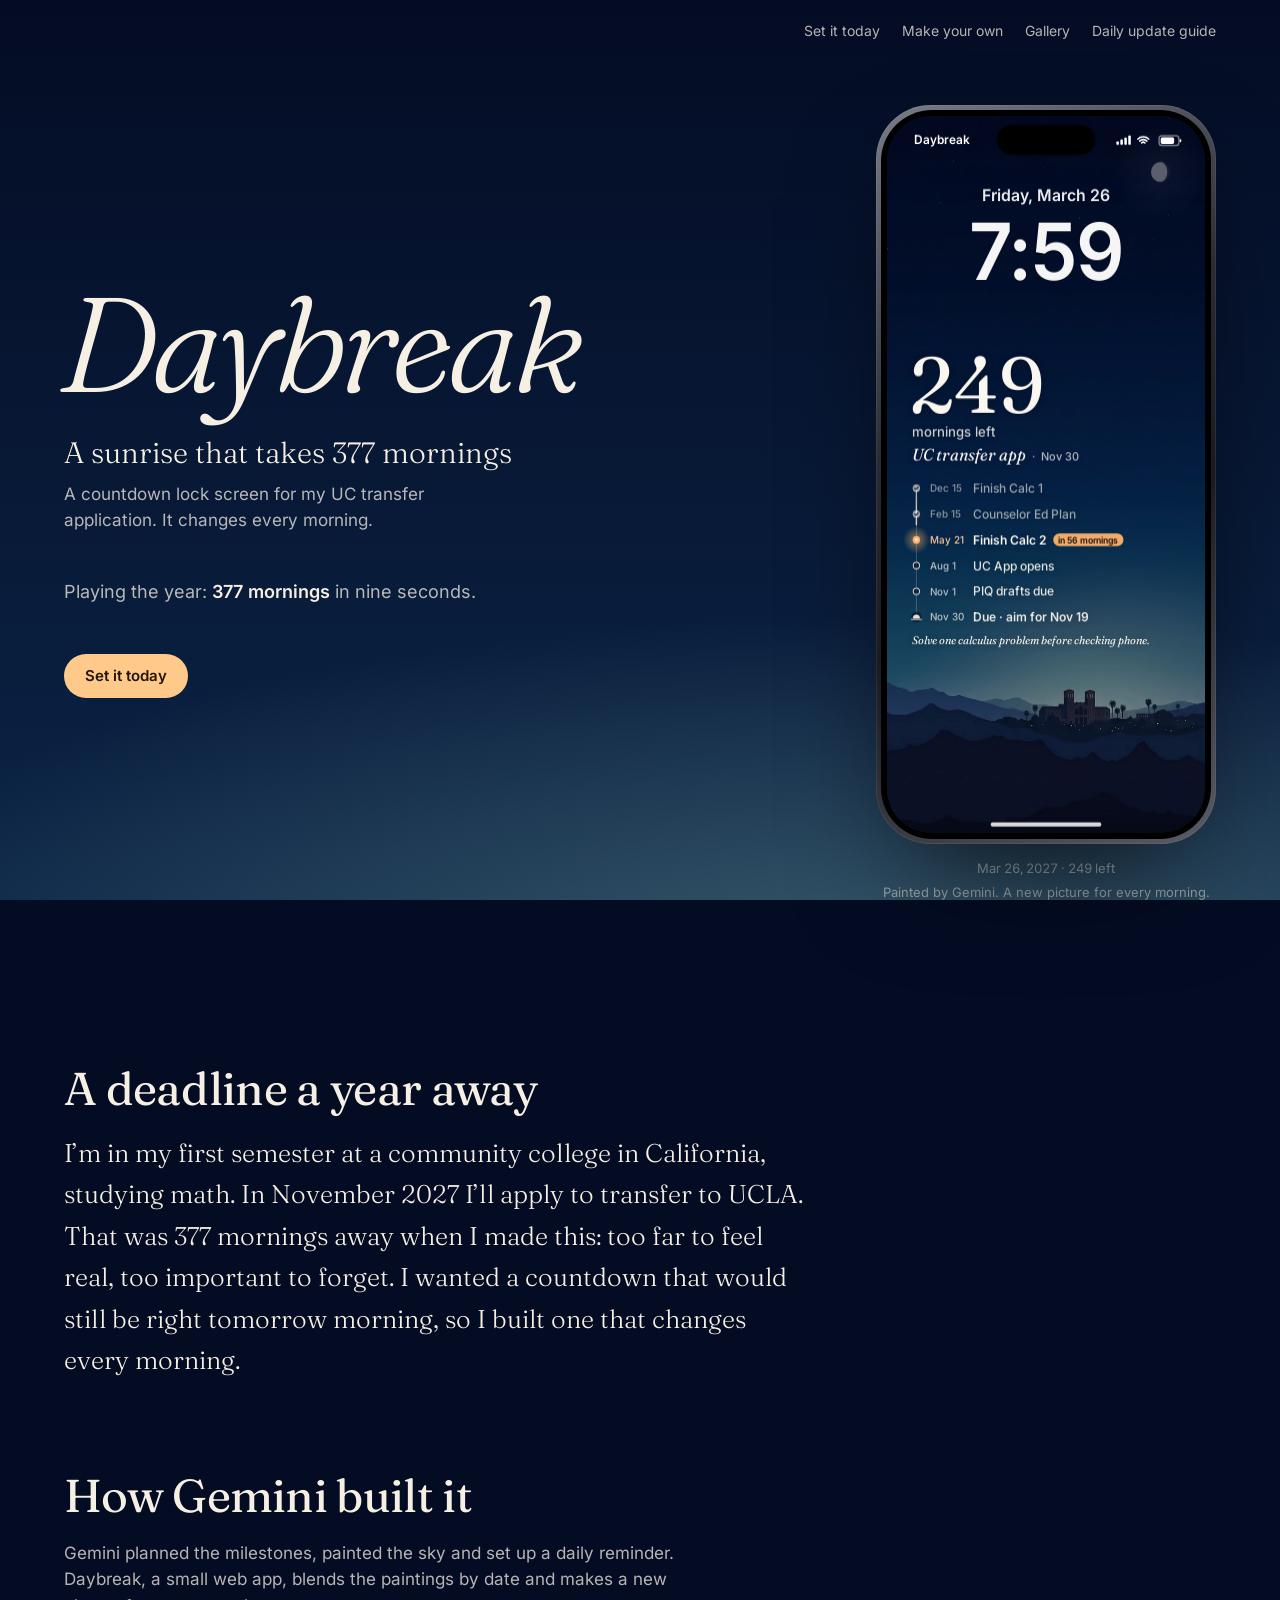
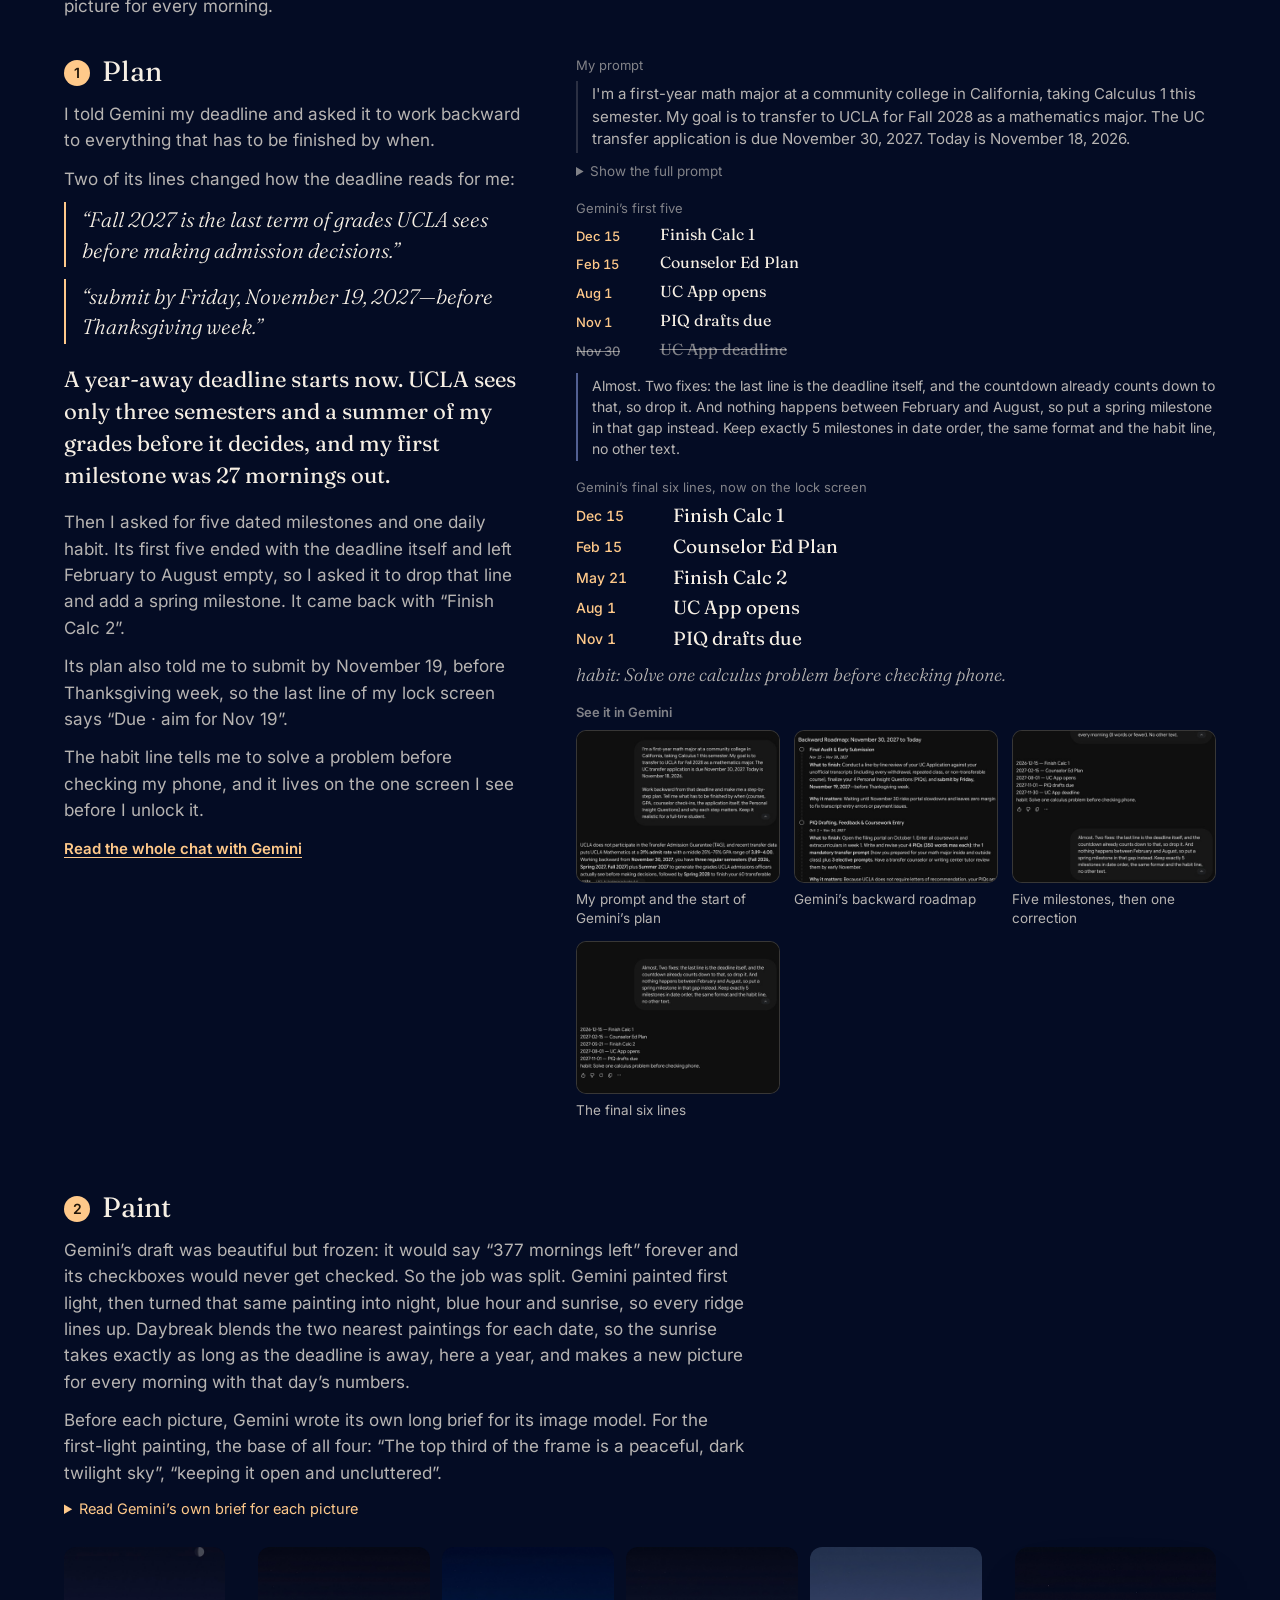
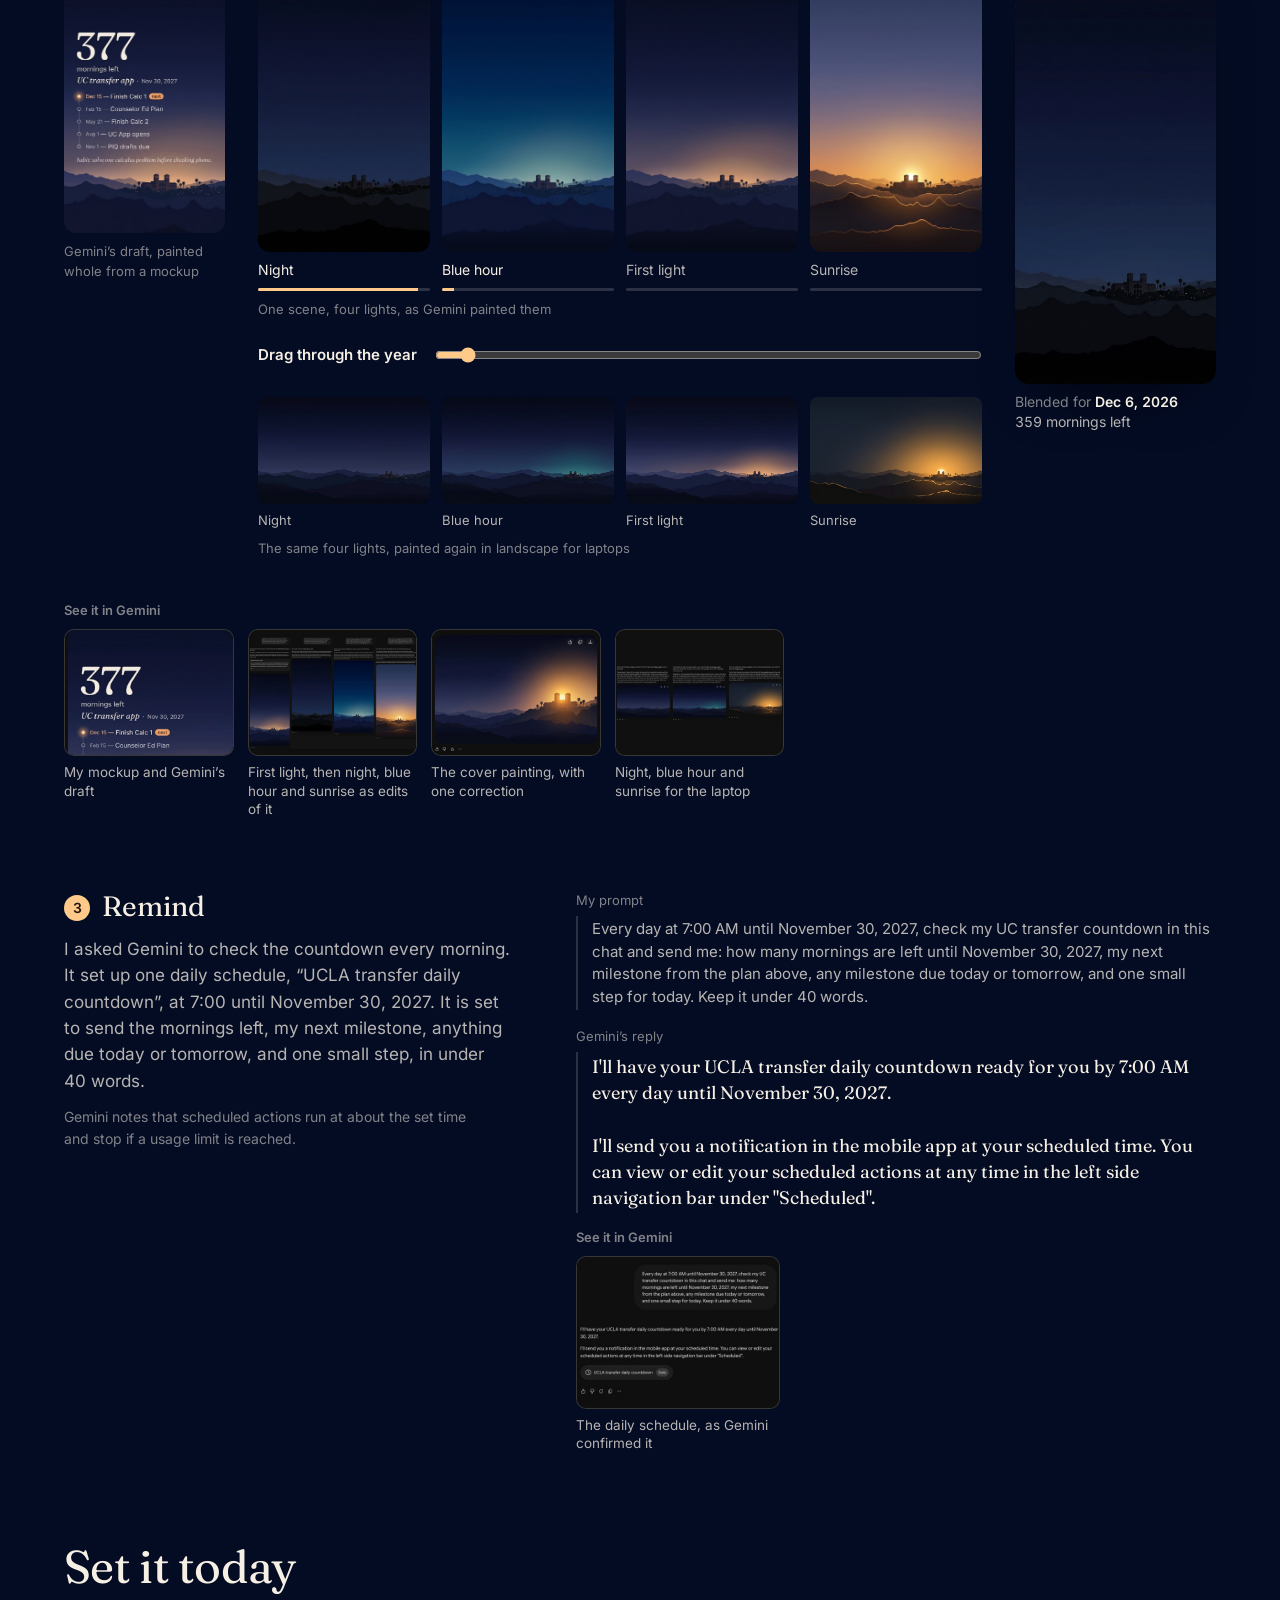
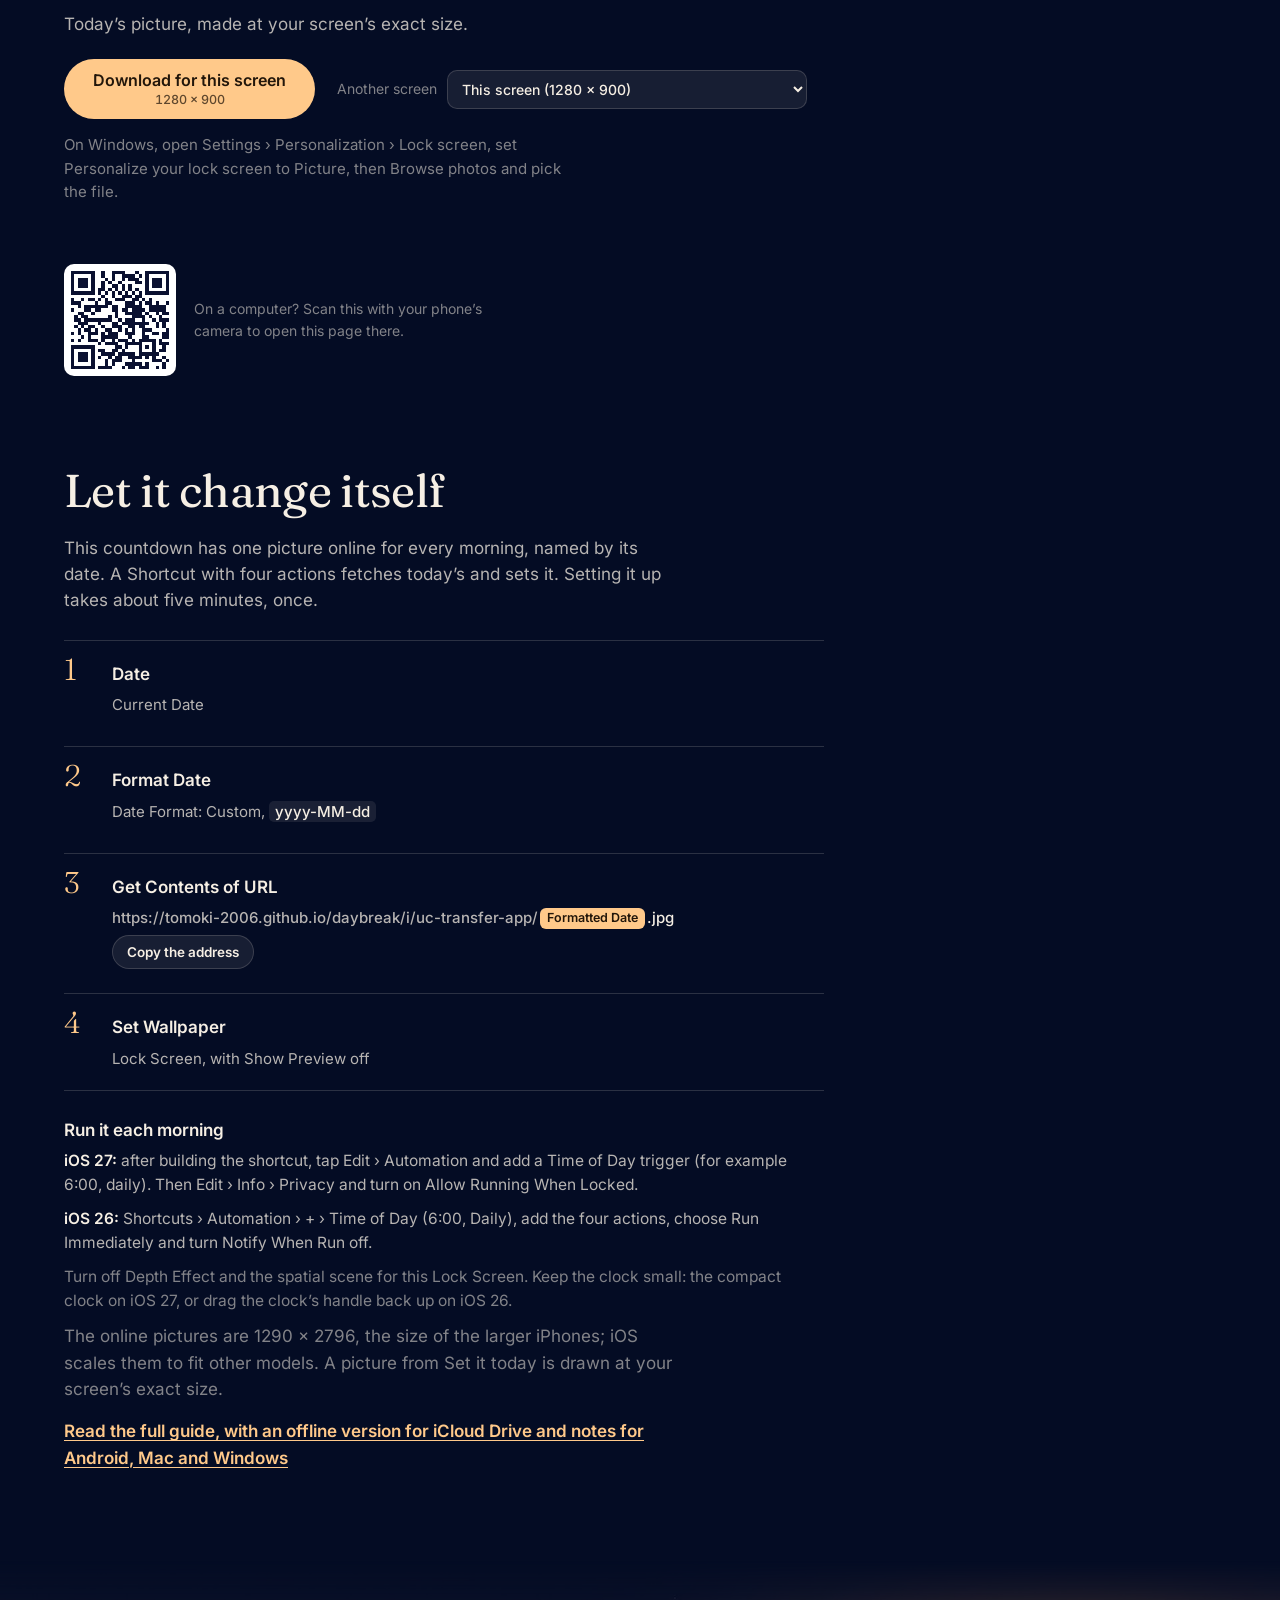
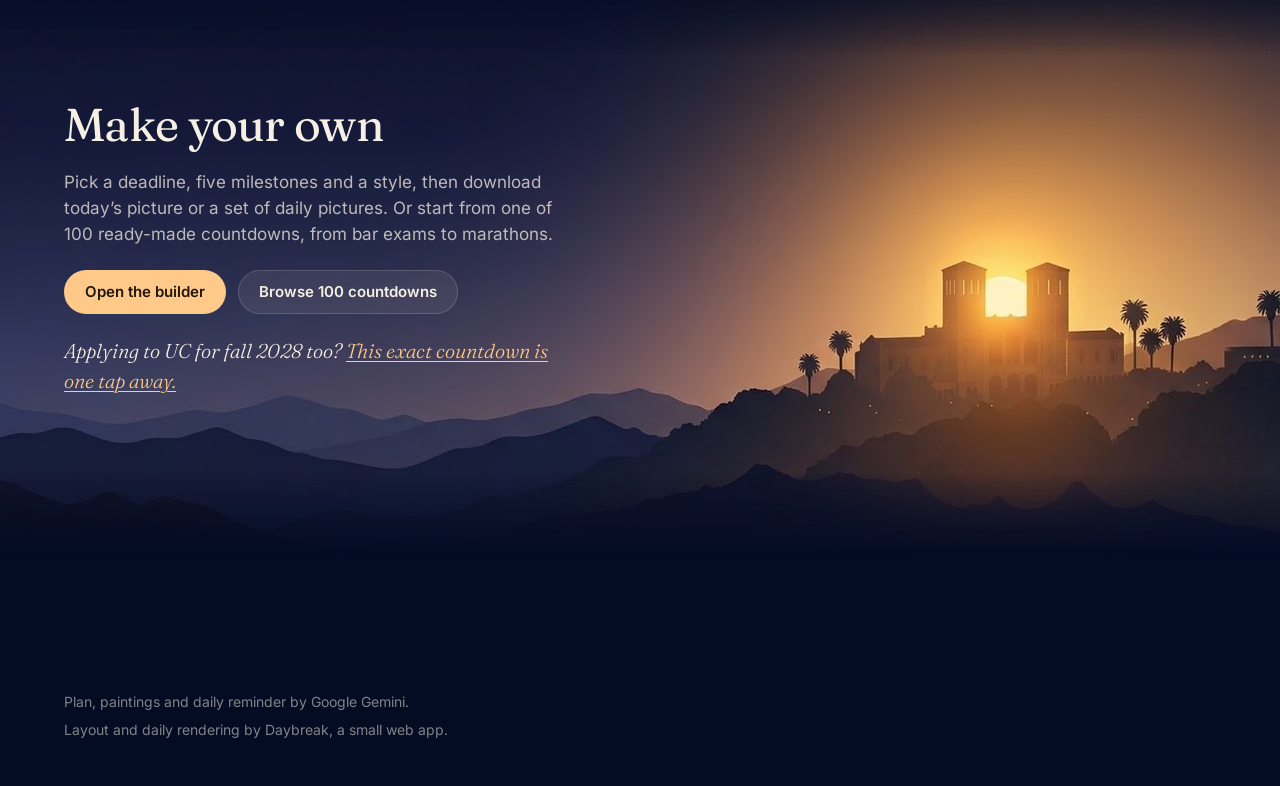
==== index.html @ e23cee5d "Daybreak: pages and assets Co-Authored-By: Claude Fable 5.2 <noreply@anthropic.com> Claude-Session: " ====
<!doctype html>
<html lang="en">
  <head>
    <meta charset="UTF-8" />
    <meta name="viewport" content="width=device-width, initial-scale=1, viewport-fit=cover" />
    <meta name="theme-color" content="#0a1030" />
    <title>Daybreak: a sunrise that takes 377 mornings</title>
    <meta name="description" content="A countdown lock screen for a UC transfer application. Gemini painted first light, then turned that same painting into night, blue hour and sunrise; Daybreak blends them by date into a new picture for every morning, so the sunrise takes 377 mornings." />
    <meta property="og:type" content="website" />
    <meta property="og:url" content="https://tomoki-2006.github.io/daybreak/" />
    <meta property="og:title" content="Daybreak: a sunrise that takes 377 mornings" />
    <meta property="og:description" content="A countdown lock screen for my UC transfer application: one scene painted by Gemini in four lights, blended by date into a new picture for every morning." />
    <meta property="og:image" content="https://tomoki-2006.github.io/daybreak/cover/og.png" />
    <meta property="og:image:width" content="1200" />
    <meta property="og:image:height" content="630" />
    <meta name="twitter:card" content="summary_large_image" />
    <meta name="twitter:title" content="Daybreak: a sunrise that takes 377 mornings" />
    <meta name="twitter:description" content="A countdown lock screen for my UC transfer application. It changes every morning." />
    <meta name="twitter:image" content="https://tomoki-2006.github.io/daybreak/cover/og.png" />
    <link rel="icon" href="./favicon.svg" type="image/svg+xml" />
    <script type="module" crossorigin src="./assets/index-DhLAnqfP.js"></script>
    <link rel="modulepreload" crossorigin href="./assets/config-BmUlUjgi.js">
    <link rel="modulepreload" crossorigin href="./assets/draw-RCYFtzUq.js">
    <link rel="modulepreload" crossorigin href="./assets/timelapse-C5UbdaYE.js">
    <link rel="modulepreload" crossorigin href="./assets/site-BTsRiSAJ.js">
    <link rel="stylesheet" crossorigin href="./assets/config-Dy9Zaycy.css">
    <link rel="stylesheet" crossorigin href="./assets/index-D6tG-6cT.css">
  </head>
  <body class="landing">
    <div class="sky" aria-hidden="true"></div>
    <a class="skip" href="#story">Skip to the story</a>
    <header class="bar">
      <a class="mark" href="./index.html" aria-label="Daybreak home">Daybreak</a>
      <nav aria-label="Site">
        <a href="#set">Set it today</a>
        <a href="./make.html">Make your own</a>
        <a href="./gallery.html">Gallery</a>
        <a href="./shortcut.html" id="navGuide">Daily update guide</a>
      </nav>
    </header>

    <main>
      <section class="hero" aria-labelledby="heroTitle">
        <div class="hero-head">
          <h1 id="heroTitle" class="wordmark">Daybreak</h1>
          <p class="tagline">A sunrise that takes 377 mornings</p>
          <p class="hero-sub">A countdown lock screen for my UC transfer application. It changes every morning.</p>
        </div>
        <div class="hero-meta">
          <p class="today-label" id="todayLabel" aria-live="polite">On November 18, 2026: <strong>377 mornings left</strong> until the UC application filing period closes November 30.</p>
          <div class="hero-actions">
            <button class="btn" id="replay" type="button" hidden>Replay the year</button>
            <a class="btn primary" href="#set" id="heroSet">Set it today</a>
          </div>
        </div>
        <figure class="phone-wrap">
          <div class="phone" id="phone">
            <canvas id="screen" width="603" height="1311" style="background-image: url(./hero-poster.jpg)" role="img" aria-label="Today’s lock screen: the mornings left until the UC transfer application, five milestones and a sky that brightens as the date nears."></canvas>
            <canvas id="chrome" class="layer" width="603" height="1311" aria-hidden="true"></canvas>
          </div>
          <figcaption class="phone-cap" id="phoneCap" aria-hidden="true"></figcaption>
          <p class="phone-note">Painted by Gemini. A new picture for every morning.</p>
        </figure>
      </section>

      <section class="story" id="story" aria-labelledby="storyTitle">
  <div class="story-main">
  <h2 id="storyTitle">A deadline a year away</h2>
  <p class="story-text">I’m in my first semester at a community college in California, studying math. In November 2027 I’ll apply to transfer to UCLA. That was <span data-start-count>377</span> mornings away when I made this: too far to feel real, too important to forget. I wanted a countdown that would still be right tomorrow morning, so I built one that changes every morning.</p>
  </div>
</section>

      <section class="gemini" id="gemini" aria-labelledby="geminiTitle">
  <h2 id="geminiTitle">How Gemini built it</h2>
  <p class="lede">Gemini planned the milestones, painted the sky and set up a daily reminder. Daybreak, a small web app, blends the paintings by date and makes a new picture for every morning.</p>
  <ol class="steps"><li class="step step-plan">
    <div class="step-text">
      <h3><span class="step-n">1</span> Plan</h3>
      <p>I told Gemini my deadline and asked it to work backward to everything that has to be finished by when.</p>
      <div class="quotes"><p>Two of its lines changed how the deadline reads for me:</p><blockquote class="gq">“Fall 2027 is the last term of grades UCLA sees before making admission decisions.”</blockquote><blockquote class="gq">“submit by Friday, November 19, 2027—before Thanksgiving week.”</blockquote></div>
      <p class="lesson">A year-away deadline starts now. UCLA sees only three semesters and a summer of my grades before it decides, and my first milestone was 27 mornings out.</p>
      <p>Then I asked for five dated milestones and one daily habit. Its first five ended with the deadline itself and left February to August empty, so I asked it to drop that line and add a spring milestone. It came back with “Finish Calc 2”.</p>
      <p>Its plan also told me to submit by November 19, before Thanksgiving week, so the last line of my lock screen says “Due · aim for Nov 19”.</p>
      <p>The habit line tells me to solve a problem before checking my phone, and it lives on the one screen I see before I unlock it.</p>
      <a class="chat-link" href="https://gemini.google.com/share/b684cc23b61e" target="_blank" rel="noopener">Read the whole chat with Gemini</a>
    </div>
    <div class="step-art">
      <figure class="prompt">
        <figcaption>My prompt</figcaption>
        <blockquote>I&#39;m a first-year math major at a community college in California, taking Calculus 1 this semester. My goal is to transfer to UCLA for Fall 2028 as a mathematics major. The UC transfer application is due November 30, 2027. Today is November 18, 2026.</blockquote>
        <details><summary>Show the full prompt</summary><pre>I&#39;m a first-year math major at a community college in California, taking Calculus 1 this semester. My goal is to transfer to UCLA for Fall 2028 as a mathematics major. The UC transfer application is due November 30, 2027. Today is November 18, 2026.

Work backward from that deadline and make me a step-by-step plan. Tell me what has to be finished by when (courses, GPA, counselor check-ins, the application itself, the Personal Insight Questions) and why each step matters. Keep it realistic for a full-time student.</pre></details>
      </figure>
      <figure class="answer first-answer">
        <figcaption>Gemini’s first five</figcaption>
        <ol class="plan-lines"><li><time datetime="2026-12-15">Dec 15</time><span>Finish Calc 1</span></li><li><time datetime="2027-02-15">Feb 15</time><span>Counselor Ed Plan</span></li><li><time datetime="2027-08-01">Aug 1</time><span>UC App opens</span></li><li><time datetime="2027-11-01">Nov 1</time><span>PIQ drafts due</span></li><li class="dropped"><time datetime="2027-11-30">Nov 30</time><span>UC App deadline</span></li></ol>
        <blockquote class="mine">Almost. Two fixes: the last line is the deadline itself, and the countdown already counts down to that, so drop it. And nothing happens between February and August, so put a spring milestone in that gap instead. Keep exactly 5 milestones in date order, the same format and the habit line, no other text.</blockquote>
      </figure>
      <figure class="answer">
        <figcaption>Gemini’s final six lines, now on the lock screen</figcaption>
        <ol class="plan-lines"><li><time datetime="2026-12-15">Dec 15</time><span>Finish Calc 1</span></li><li><time datetime="2027-02-15">Feb 15</time><span>Counselor Ed Plan</span></li><li><time datetime="2027-05-21">May 21</time><span>Finish Calc 2</span></li><li><time datetime="2027-08-01">Aug 1</time><span>UC App opens</span></li><li><time datetime="2027-11-01">Nov 1</time><span>PIQ drafts due</span></li></ol>
        <p class="plan-habit">habit: Solve one calculus problem before checking phone.</p>
      </figure>
      <figure class="in-gemini"><figcaption>See it in Gemini</figcaption><ul class="shots"><li><a class="shot-link" href="./gemini/shots/01-plan-prompt-and-answer.jpg" data-caption="My prompt and the start of Gemini’s plan"><img src="./gemini/shots/thumb/01-plan-prompt-and-answer.jpg" alt="Screenshot in Gemini: My prompt and the start of Gemini’s plan" width="480" height="360" loading="lazy" decoding="async" /><span>My prompt and the start of Gemini’s plan</span></a></li><li><a class="shot-link" href="./gemini/shots/01b-plan-roadmap.jpg" data-caption="Gemini’s backward roadmap"><img src="./gemini/shots/thumb/01b-plan-roadmap.jpg" alt="Screenshot in Gemini: Gemini’s backward roadmap" width="480" height="360" loading="lazy" decoding="async" /><span>Gemini’s backward roadmap</span></a></li><li><a class="shot-link" href="./gemini/shots/02-milestones-with-correction.jpg" data-caption="Five milestones, then one correction"><img src="./gemini/shots/thumb/02-milestones-with-correction.jpg" alt="Screenshot in Gemini: Five milestones, then one correction" width="480" height="360" loading="lazy" decoding="async" /><span>Five milestones, then one correction</span></a></li><li><a class="shot-link" href="./gemini/shots/02b-milestones-final-six-lines.jpg" data-caption="The final six lines"><img src="./gemini/shots/thumb/02b-milestones-final-six-lines.jpg" alt="Screenshot in Gemini: The final six lines" width="480" height="360" loading="lazy" decoding="async" /><span>The final six lines</span></a></li></ul></figure>
    </div>
  </li>
<li class="step step-paint">
    <div class="step-text">
      <h3><span class="step-n">2</span> Paint</h3>
      <p>Gemini’s draft was beautiful but frozen: it would say “377 mornings left” forever and its checkboxes would never get checked. So the job was split. Gemini painted first light, then turned that same painting into night, blue hour and sunrise, so every ridge lines up. Daybreak blends the two nearest paintings for each date, so the sunrise takes exactly as long as the deadline is away, here a year, and makes a new picture for every morning with that day’s numbers.</p>
      <p class="brief-line">Before each picture, Gemini wrote its own long brief for its image model. For the first-light painting, the base of all four: “The top third of the frame is a peaceful, dark twilight sky”, “keeping it open and uncluttered”.</p>
      <details class="briefs"><summary>Read Gemini’s own brief for each picture</summary>
        <p class="briefs-note">Copied as Gemini wrote them. &lt;IMAGE_0&gt; and &lt;IMAGE_1&gt; are its names for the pictures it was given to work from.</p>
        <h4>Draft lock screen (from the attached mockup)</h4><div class="brief">A tall 9:19.5 smartphone lock screen wallpaper (incorporating the UI style from &lt;IMAGE_0&gt;) at twilight, just before sunrise, featuring layered silhouetted hills with a tiny, distant university campus on the horizon and a countdown milestone schedule overlaid in the middle.

The scene is a tranquil pre-dawn landscape of Southern California, with rolling hills and distant mountain ridges fading in layered deep indigo, navy, and twilight violet. Behind the furthest hills, the horizon glows with a very faint, soft, warm amber-and-orange pre-dawn light. Barely visible on the distant valley floor, a tiny university campus is silhouetted, with distinct dual square towers (like UCLA’s Royce Hall) and scattered palm trees catching the faint early light, with occasional tiny speckles of campus lights. The top third of the screen is an empty, dark night-sky area (for a phone’s clock) with faint fading stars and a sliver of a crescent moon. The bottom third is kept clear and natural.

Overlaid elegantly in the center and middle-left is the user-provided milestone plan, utilizing modern, sleek typography with ample breathing room:
At the top of the content block, a large, stylized, warm-white serif &quot;377&quot; with lowercase &quot;mornings left&quot; directly below it in a small, light sans-serif font. Underneath, there is a smaller italicized subheader: &quot;UC transfer app · Nov 30, 2027&quot;.

A vertical timeline connecting a series of milestone dates and labels sits underneath, with a thin connecting line and dots on the left:
- ⊙ Dec 15 — Finish Calc 1 (A glowing warm orange/cream accent on the date, with an orange &quot;next&quot; pill-shaped badge next to it)
- ◯ Feb 15 — Counselor Ed Plan (thin, translucent white text and circle)
- ◯ May 21 — Finish Calc 2 (thin, translucent white text and circle)
- ◯ Aug 1 — UC App opens (thin, translucent white text and circle)
- ◯ Nov 1 — PIQ drafts due (thin, translucent white text and circle)

At the bottom of this middle block, in tiny, elegant lowercase italic text: &quot;habit: solve one calculus problem before checking phone.&quot;

The entire look is calm, premium, and minimal, feeling like a functional daily motivator.</div>
        <h4>First light (the base painting)</h4><div class="brief">A vertical 9:16 photograph of the landscape from &lt;IMAGE_0&gt; with absolutely no text, UI, overlays, or graphics of any kind—only natural scenery at first light, just before sunrise.

The composition captures a deep, layered Southern California valley seen from an elevated perspective just before dawn. In the lower third of the frame, within the middle 80% of the screen&#39;s width, the tiny, faraway silhouette of a university campus (featuring two iconic square towers and clusters of palm trees) sits on the Horizon. The campus is faintly visible against a soft, subtle glow on the horizon, where the dark hills meet the sky with a gentle warm amber, peach, and soft violet gradient from the first light of dawn. Tiny, warm ambient lights and distant glowing speckles are visible across the campus and valley floor. Below, the foreground of rolling mountain ridges and layered hills cascading down is silhouetted in deep, rich indigo and dark navy.

The middle 40% of the image is &quot;quiet&quot; and understated, made of dark, smooth hills and fading natural gradient silhouettes to provide a calm background for user-generated overlays.

The top third of the frame is a peaceful, dark twilight sky transitioning from deep midnight blue to dark indigo at the very top, where a few faint, fading stars are still visible (no moon). This upper area is entirely free of high-contrast elements, keeping it open and uncluttered.

The image is completely natural, showcasing a raw dawn landscape with absolutely no digital elements, time/date stamps, timelines, dots, UI markers, or text of any kind. Camera and position are identical to the original mock-up, with rich, soft ambient light and a cinematic, premium photograph quality.</div>
        <h4>Night (edit of the base)</h4><div class="brief">An edit of the illustrated landscape in &lt;IMAGE_0&gt;, maintaining the exact same composition, camera angle, and objects (the layered Southern California hills and the distant UCLA-style twin-tower university campus with palm trees), but changing the time of day and lighting to deep night with no moon.

The sky is a dark, velvety expanse of deep navy, indigo, and midnight blue, sparsely dotted with faint, tiny twinkling stars. There is no moon. The warm dawn glow on the horizon from &lt;IMAGE_0&gt; is completely gone, replaced by the natural, uniform dark gradients of deep night.

The layered hills in the foreground and midground are almost completely in dark silhouette, rendered in shades of black, charcoal, and deep indigo, with only the faint natural contrast of their ridges visible against the dark night sky.

On the distant horizon, the tiny university campus and surrounding palm trees are dark silhouettes, exactly as in &lt;IMAGE_0&gt;, but now dotted only with a few faint, tiny warm pinpricks of light (from a few windows and scattered campus pathways).

The composition remains identical to &lt;IMAGE_0&gt;, keeping the top and middle quiet and empty, and preserving the 9:16 vertical framing with all important landscape features in the middle 80%. No text is added.</div>
        <h4>Blue hour (edit of the base)</h4><div class="brief">An edit of the first-light base &lt;IMAGE_0&gt;, maintaining the exact same camera angle, framing, composition, and objects (with absolutely no text), but changing the time of day and lighting to blue hour.

The entire scene has been transformed with the cool, deeply saturated lighting of twilight’s &quot;blue hour&quot;. The sky at the top is a deep, rich indigo and midnight blue, which transitions smoothly toward the horizon into a very faint, cool teal and twilight blue glow, completely replacing the warm orange and amber glow of the original. The faint star points at the top are still barely visible.

The layered, silhouetted hills from &lt;IMAGE_0&gt; are preserved in their exact positions and shapes, now colored in deep dark indigo and Prussian blue. The tiny distant university campus on the horizon, with its iconic two square towers and palm trees, remains in the exact same spot, with a few faint, warm pinpoints of lights still visible among its silhouette. There is no moon, no bright sun, and the landscape is cast in the moody, natural cool-toned light of early morning twilight just before dawn begins. No text or overlays have been added.</div>
        <h4>Sunrise (edit of the base)</h4><div class="brief">A vertical (9:16) sunset/sunrise edit of &lt;IMAGE_0&gt;, modifying only the lighting and the sun&#39;s appearance to a sunrise while keeping the exact same composition, camera angle, and objects. No text, watermark, or UI overlays are to be added.

The image remains a photographic lock-screen-friendly natural landscape, maintaining the exact same alignment and scale of the layered hills, mountains, and the distant UCLA-inspired campus with its two square towers and palm trees.

The lighting has transitioned to sunrise:
- The small glowing disc of the rising sun is just beginning to appear directly behind the two central campus towers, creating a vibrant, luminous golden highlight and a soft solar glow that catches the atmosphere right on the horizon.
- The warm golden-orange sunrise light is now hitting the landscape, casting a brilliant rim-lighting (backlit golden-hour glow) along the ridges and edges of the layered hills and the campus silhouette, highlighting their forms with rich warm gold and amber, while the valleys and nearer hills remain in deep, dark, warm-shadowed indigo and brown.
- To keep a white lockscreen clock readable, the gradient on the sky is tightly controlled: Only the low horizon area (bottom-middle) around the sun and hills has a bright, warm amber and golden glow. Above that, the sky transitions rapidly from a warm dawn orange into twilight purple, and then to a calm, medium-dark navy and indigo blue in the top half and third, still featuring very faint, sparse stars as the night fully fades.

Do not add any text, icons, or UI overlays of any kind. Keep everything exactly aligned with &lt;IMAGE_0&gt;.</div>
        <h4>Landscape, first light (the landscape base)</h4><div class="brief">A wide landscape digital illustration for a laptop wallpaper (16:10 aspect ratio) in the exact same minimalist, premium 2D layered style, visual aesthetic, and rich first-light palette as &lt;IMAGE_0&gt;.

The composition is adjusted for a wide landscape view:
- The scene is a vast pre-dawn panorama of layered, receding Southern California hills in deep navy, indigo, and twilight violet, under a dark, expansive night sky that gradients down from midnight blue at the top (with faint, scattered stars) to a soft, warm amber-and-peach dawn glow along the horizon.
- The university campus (featuring the small, distant silhouette of UCLA-style twin square towers and clusters of palm trees, as seen in &lt;IMAGE_0&gt;) and the concentrated warm dawn glow are positioned on the horizon just right of center (roughly 60% to 75% across the width). Tiny, warm pinpoints of ambient light are visible on and around the distant campus.
- The entire left 40% of the image is kept calm, open, and darker, featuring only the vast, deep twilight sky and the soft, rolling, dark silhouettes of the receding hills, completely free of busy details, buildings, or clutter, providing an unobtrusive space for desktop icons.
- Deep, cascading hill silhouettes fill the lower third, stretching across the base of the frame with natural layered depth, exactly matching the mood and aesthetic of &lt;IMAGE_0&gt;.
- Completely free of any text, interfaces, or overlays. Calm, vast, premium, and minimal.</div>
        <h4>Landscape night</h4><div class="brief">An image edited from the 16:10 landscape first-light painting &lt;IMAGE_0&gt;, maintaining the exact same composition, mountain/hill silhouettes, university campus on the right, and camera framing, but entirely repainting the lighting to deep night.

All natural lighting is changed to a dark nighttime state with absolutely no glow, orange, or warmth on the horizon. The entire sky is a consistent, deep, dark navy and indigo, speckled with only a few faint, sparse stars. The layered hills on the left and right are almost complete, dark silhouettes, and there is no moon. On the small, distant university campus, only a few tiny, faint, warm pinpoints of window light are visible, with very subtle ambient glimmers from the small clusters.

The image has no text, UI elements, or moon, and is the darkest variation of this exact scene. It maintains a calm, quiet aesthetic with the left 40% perfectly dark and open.</div>
        <h4>Landscape blue hour</h4><div class="brief">This is an edit of the wide landscape first-light painting &lt;IMAGE_0&gt;, maintaining the exact same landscape framing, hill contours, university campus, and camera position, but repainted with a much darker blue hour twilight that is significantly closer in brightness to the night version (&lt;IMAGE_1&gt;).

- The lighting and sky are now a very deep, dark blue and indigo everywhere, making the entire image much darker overall and closer to deep night, yet retaining a rich cool-blue undertone rather than black.
- On the right-middle horizon, behind the distant campus, there is only a very faint, narrow, and heavily muted teal/deep cyan band low against the skyline. It is the only cool glow in the scene, with absolutely no warm orange, amber, or gold.
- The rest of the sky is a dark indigo and midnight blue, with sparse, barely visible stars and no moon.
- The layered hills are almost entirely in dark silhouette, only just catching the faintest blue-toned ambient light on the uppermost ridge lines.
- The campus itself is deeply shadowed, showing only a few tiny, faint, warm glimmers of light in its windows.
- The left 40% of the image remains an incredibly dark, open, and calm expanse of layered ridges and deep twilight. No text, no moon, and no people. The composition remains completely identical to &lt;IMAGE_0&gt;, with only the lighting level and tone updated.</div>
        <h4>Cover painting</h4><div class="brief">An edit of &lt;IMAGE_0&gt;. Keep the exact same flat, layered artistic style, composition, camera perspective, palette, objects, and framing, but change the position of the sun&#39;s disc.

The sun&#39;s disc should be exactly half-risen directly between the two main square towers of the campus on the right (about 80% across the picture), peeking up precisely from the gap/valley between the twin towers, rather than to the right of the right-hand tower.

Warm golden light and sunrise glow must emanate outward, shining through and exactly between the two square towers, with the sun&#39;s circular edge centered perfectly in the space between the twin structures.

All other elements remain exactly identical: the prominent campus, its towers (one-eighth of picture height) with silhouettes of palm trees on the right, the deep night with dark navy sky and faint stars on the left 60%, the dark layered hills filling the lower quarter, the smooth natural transition of light from dark night on the left to warm gold on the right, and the absence of any text, moon, or people. Use &lt;IMAGE_0&gt; as the precise reference for the landscape and camera angle.</div>
      </details>
    </div>
    <div class="paint-stage"><figure class="draft"><img class="" src="./gemini/draft.png" alt="Gemini’s first draft: a complete lock screen with the count, the milestones and the habit painted in" loading="lazy" decoding="async" data-near /><figcaption>Gemini’s draft, painted whole from a mockup</figcaption></figure><div class="paint-main">
        <figure class="paintings"><ol><li data-phase="night"><img class="" src="./art/uc/portrait/night.jpg" alt="Night painting" loading="lazy" decoding="async" data-near /><span class="pname">Night</span><span class="pw" aria-hidden="true"><i></i></span></li><li data-phase="blue"><img class="" src="./art/uc/portrait/blue.jpg" alt="Blue hour painting" loading="lazy" decoding="async" data-near /><span class="pname">Blue hour</span><span class="pw" aria-hidden="true"><i></i></span></li><li data-phase="first"><img class="" src="./art/uc/portrait/first.jpg" alt="First light painting" loading="lazy" decoding="async" data-near /><span class="pname">First light</span><span class="pw" aria-hidden="true"><i></i></span></li><li data-phase="sunrise"><img class="" src="./art/uc/portrait/sunrise.jpg" alt="Sunrise painting" loading="lazy" decoding="async" data-near /><span class="pname">Sunrise</span><span class="pw" aria-hidden="true"><i></i></span></li></ol><figcaption>One scene, four lights, as Gemini painted them</figcaption></figure>
        <div class="year" id="yearCtl" hidden>
          <label for="yearSlider">Drag through the year</label>
          <input type="range" id="yearSlider" min="0" max="377" step="1" value="0" />
        </div>
        <figure class="paintings-wide"><ol><li><img src="./art/uc/landscape/thumb/night.jpg" alt="Night painting, landscape" width="640" height="398" loading="lazy" decoding="async" /><span class="pname">Night</span></li><li><img src="./art/uc/landscape/thumb/blue.jpg" alt="Blue hour painting, landscape" width="640" height="398" loading="lazy" decoding="async" /><span class="pname">Blue hour</span></li><li><img src="./art/uc/landscape/thumb/first.jpg" alt="First light painting, landscape" width="640" height="398" loading="lazy" decoding="async" /><span class="pname">First light</span></li><li><img src="./art/uc/landscape/thumb/sunrise.jpg" alt="Sunrise painting, landscape" width="640" height="398" loading="lazy" decoding="async" /><span class="pname">Sunrise</span></li></ol><figcaption>The same four lights, painted again in landscape for laptops</figcaption></figure>
      </div>
      <figure class="blend" id="blendFig" hidden>
        <canvas id="blendView" width="460" height="1000" role="img" aria-label="Gemini’s paintings blended by Daybreak for the chosen morning"></canvas>
        <figcaption id="yearOut"></figcaption>
      </figure></div>
    <figure class="in-gemini"><figcaption>See it in Gemini</figcaption><ul class="shots"><li><a class="shot-link" href="./gemini/shots/03-draft-lock-screen-in-chat.jpg" data-caption="My mockup and Gemini’s draft"><img src="./gemini/shots/thumb/03-draft-lock-screen-in-chat.jpg" alt="Screenshot in Gemini: My mockup and Gemini’s draft" width="480" height="360" loading="lazy" decoding="async" /><span>My mockup and Gemini’s draft</span></a></li><li><a class="shot-link" href="./gemini/shots/04-four-paintings-in-chat.jpg" data-caption="First light, then night, blue hour and sunrise as edits of it"><img src="./gemini/shots/thumb/04-four-paintings-in-chat.jpg" alt="Screenshot in Gemini: First light, then night, blue hour and sunrise as edits of it" width="480" height="360" loading="lazy" decoding="async" /><span>First light, then night, blue hour and sunrise as edits of it</span></a></li><li><a class="shot-link" href="./gemini/shots/06-cover-painting-in-chat.jpg" data-caption="The cover painting, with one correction"><img src="./gemini/shots/thumb/06-cover-painting-in-chat.jpg" alt="Screenshot in Gemini: The cover painting, with one correction" width="480" height="360" loading="lazy" decoding="async" /><span>The cover painting, with one correction</span></a></li><li><a class="shot-link" href="./gemini/shots/07-landscapes-in-chat.jpg" data-caption="Night, blue hour and sunrise for the laptop"><img src="./gemini/shots/thumb/07-landscapes-in-chat.jpg" alt="Screenshot in Gemini: Night, blue hour and sunrise for the laptop" width="480" height="360" loading="lazy" decoding="async" /><span>Night, blue hour and sunrise for the laptop</span></a></li></ul></figure>
  </li>
<li class="step step-remind">
    <div class="step-text">
      <h3><span class="step-n">3</span> Remind</h3>
      <p>I asked Gemini to check the countdown every morning. It set up one daily schedule, “UCLA transfer daily countdown”, at 7:00 until November 30, 2027. It is set to send the mornings left, my next milestone, anything due today or tomorrow, and one small step, in under 40 words.</p>
      
      <p class="small-note">Gemini notes that scheduled actions run at about the set time and stop if a usage limit is reached.</p>
    </div>
    <div class="step-art">
      <figure class="prompt">
        <figcaption>My prompt</figcaption>
        <blockquote>Every day at 7:00 AM until November 30, 2027, check my UC transfer countdown in this chat and send me: how many mornings are left until November 30, 2027, my next milestone from the plan above, any milestone due today or tomorrow, and one small step for today. Keep it under 40 words.</blockquote>
      </figure>
      <figure class="answer">
        <figcaption>Gemini’s reply</figcaption>
        <blockquote class="reply">I&#39;ll have your UCLA transfer daily countdown ready for you by 7:00 AM every day until November 30, 2027.

I&#39;ll send you a notification in the mobile app at your scheduled time. You can view or edit your scheduled actions at any time in the left side navigation bar under &quot;Scheduled&quot;.</blockquote>
      </figure>
      
      <figure class="in-gemini"><figcaption>See it in Gemini</figcaption><ul class="shots"><li><a class="shot-link" href="./gemini/shots/05-reminder-confirmation.jpg" data-caption="The daily schedule, as Gemini confirmed it"><img src="./gemini/shots/thumb/05-reminder-confirmation.jpg" alt="Screenshot in Gemini: The daily schedule, as Gemini confirmed it" width="480" height="360" loading="lazy" decoding="async" /><span>The daily schedule, as Gemini confirmed it</span></a></li></ul></figure>
    </div>
  </li></ol>
</section>

      <section class="set" id="set" aria-labelledby="setTitle">
        <h2 id="setTitle">Set it today</h2>
        <p>Today’s picture, made at your screen’s exact size.</p>
        <div class="set-row">
          <button class="btn primary big dl" id="getToday" type="button"><span class="dl-main" id="dlMain">Download today’s lock screen</span><span class="dl-size" id="dlSize"></span></button>
          <label class="other"><span>Another screen</span> <select id="otherSize" aria-label="Another screen size"></select></label>
        </div>
        <p class="set-fits" id="setFits" hidden></p>
        <p class="set-how" id="setHow">On iPhone, save the picture to Photos, open it, then tap Share › Use as Wallpaper and choose Lock Screen.</p>
        
        <p class="set-status" id="setStatus" aria-live="polite"></p>
        <div class="qr" id="qrBox" hidden>
          <div class="qr-code" id="qr" role="img" aria-label="QR code that opens this page"></div>
          <p>On a computer? Scan this with your phone’s camera to open this page there.</p>
        </div>
      </section>

      <section class="auto" id="auto" aria-labelledby="autoTitle">
        <h2 id="autoTitle">Let it change itself</h2>
        <p>This countdown has one picture online for every morning, named by its date. A Shortcut with four actions fetches today’s and sets it. Setting it up takes about five minutes, once.</p>
        
        <ol class="recipe">
          <li><b>Date</b> <span>Current Date</span></li>
          <li><b>Format Date</b> <span>Date Format: Custom, <code>yyyy-MM-dd</code></span></li>
          <li><b>Get Contents of URL</b>
            <span class="url"><span id="urlBase">https://tomoki-2006.github.io/daybreak/i/uc-transfer-app/</span><span class="tok">Formatted Date</span>.jpg</span>
            <button class="btn small" id="copyUrl" type="button">Copy the address</button>
          </li>
          <li><b>Set Wallpaper</b> <span>Lock Screen, with Show Preview off</span></li>
        </ol>
        <div class="when">
          <h3>Run it each morning</h3>
          <p><b>iOS 27:</b> after building the shortcut, tap Edit › Automation and add a Time of Day trigger (for example 6:00, daily). Then Edit › Info › Privacy and turn on Allow Running When Locked.</p>
          <p><b>iOS 26:</b> Shortcuts › Automation › + › Time of Day (6:00, Daily), add the four actions, choose Run Immediately and turn Notify When Run off.</p>
          <p class="tip">Turn off Depth Effect and the spatial scene for this Lock Screen. Keep the clock small: the compact clock on iOS 27, or drag the clock’s handle back up on iOS 26.</p>
        </div>
        <p class="tip">The online pictures are 1290 × 2796, the size of the larger iPhones; iOS scales them to fit other models. A picture from Set it today is drawn at your screen’s exact size.</p>
        <p><a class="more" href="./shortcut.html" id="guideLink">Read the full guide, with an offline version for iCloud Drive and notes for Android, Mac and Windows</a></p>
      </section>

      <section class="make band" id="make" aria-labelledby="makeTitle">
  <div class="band-text">
  <h2 id="makeTitle">Make your own</h2>
  <p>Pick a deadline, five milestones and a style, then download today’s picture or a set of daily pictures. Or start from one of 100 ready-made countdowns, from bar exams to marathons.</p>
  <div class="make-links">
    <a class="btn primary" href="./make.html">Open the builder</a>
    <a class="btn" href="./gallery.html">Browse 100 countdowns</a>
  </div>
  <p class="same-deadline">Applying to UC for fall 2028 too? <a href="./make.html#c=[base64]" id="sameLink">This exact countdown is one tap away.</a></p>
  </div>
  <div class="band-art"><img src="./art/uc/cover/band.jpg" alt="" width="1920" height="1288" loading="lazy" decoding="async" /></div>
</section>
    </main>

    <footer class="credits">
      <p>Plan, paintings and daily reminder by Google Gemini.</p><p>Layout and daily rendering by Daybreak, a small web app.</p>
    </footer>

  </body>
</html>
---- assets/config-Dy9Zaycy.css ----
@font-face{font-family:Fraunces;font-style:normal;font-display:swap;font-weight:300;src:url(./fraunces-vietnamese-300-normal-BrBjvxUu.woff2)format("woff2"),url(./fraunces-vietnamese-300-normal-CmQ6M8D-.woff)format("woff");unicode-range:U+102-103,U+110-111,U+128-129,U+168-169,U+1A0-1A1,U+1AF-1B0,U+300-301,U+303-304,U+308-309,U+323,U+329,U+1EA0-1EF9,U+20AB}@font-face{font-family:Fraunces;font-style:normal;font-display:swap;font-weight:300;src:url(./fraunces-latin-ext-300-normal-BvV3UMMg.woff2)format("woff2"),url(./fraunces-latin-ext-300-normal-BAkGoidE.woff)format("woff");unicode-range:U+100-2BA,U+2BD-2C5,U+2C7-2CC,U+2CE-2D7,U+2DD-2FF,U+304,U+308,U+329,U+1D00-1DBF,U+1E00-1E9F,U+1EF2-1EFF,U+2020,U+20A0-20AB,U+20AD-20C0,U+2113,U+2C60-2C7F,U+A720-A7FF}@font-face{font-family:Fraunces;font-style:normal;font-display:swap;font-weight:300;src:url(./fraunces-latin-300-normal-CTWA4xHV.woff2)format("woff2"),url(./fraunces-latin-300-normal-BJaf1pbq.woff)format("woff");unicode-range:U+??,U+131,U+152-153,U+2BB-2BC,U+2C6,U+2DA,U+2DC,U+304,U+308,U+329,U+2000-206F,U+20AC,U+2122,U+2191,U+2193,U+2212,U+2215,U+FEFF,U+FFFD}@font-face{font-family:Fraunces;font-style:normal;font-display:swap;font-weight:400;src:url(./fraunces-vietnamese-400-normal-CvGt0Ybw.woff2)format("woff2"),url(./fraunces-vietnamese-400-normal-B65MOf9T.woff)format("woff");unicode-range:U+102-103,U+110-111,U+128-129,U+168-169,U+1A0-1A1,U+1AF-1B0,U+300-301,U+303-304,U+308-309,U+323,U+329,U+1EA0-1EF9,U+20AB}@font-face{font-family:Fraunces;font-style:normal;font-display:swap;font-weight:400;src:url(./fraunces-latin-ext-400-normal-D8gbi3Gu.woff2)format("woff2"),url(./fraunces-latin-ext-400-normal-UihxqfOe.woff)format("woff");unicode-range:U+100-2BA,U+2BD-2C5,U+2C7-2CC,U+2CE-2D7,U+2DD-2FF,U+304,U+308,U+329,U+1D00-1DBF,U+1E00-1E9F,U+1EF2-1EFF,U+2020,U+20A0-20AB,U+20AD-20C0,U+2113,U+2C60-2C7F,U+A720-A7FF}@font-face{font-family:Fraunces;font-style:normal;font-display:swap;font-weight:400;src:url(./fraunces-latin-400-normal-6IfK1voy.woff2)format("woff2"),url(./fraunces-latin-400-normal-NUPT2cO8.woff)format("woff");unicode-range:U+??,U+131,U+152-153,U+2BB-2BC,U+2C6,U+2DA,U+2DC,U+304,U+308,U+329,U+2000-206F,U+20AC,U+2122,U+2191,U+2193,U+2212,U+2215,U+FEFF,U+FFFD}@font-face{font-family:Fraunces;font-style:normal;font-display:swap;font-weight:600;src:url(./fraunces-vietnamese-600-normal-BjlAJixd.woff2)format("woff2"),url(./fraunces-vietnamese-600-normal-DlAl5EAR.woff)format("woff");unicode-range:U+102-103,U+110-111,U+128-129,U+168-169,U+1A0-1A1,U+1AF-1B0,U+300-301,U+303-304,U+308-309,U+323,U+329,U+1EA0-1EF9,U+20AB}@font-face{font-family:Fraunces;font-style:normal;font-display:swap;font-weight:600;src:url(./fraunces-latin-ext-600-normal-BtzmzP0X.woff2)format("woff2"),url(./fraunces-latin-ext-600-normal-B0Dy4lqi.woff)format("woff");unicode-range:U+100-2BA,U+2BD-2C5,U+2C7-2CC,U+2CE-2D7,U+2DD-2FF,U+304,U+308,U+329,U+1D00-1DBF,U+1E00-1E9F,U+1EF2-1EFF,U+2020,U+20A0-20AB,U+20AD-20C0,U+2113,U+2C60-2C7F,U+A720-A7FF}@font-face{font-family:Fraunces;font-style:normal;font-display:swap;font-weight:600;src:url(./fraunces-latin-600-normal-BFCDtZfi.woff2)format("woff2"),url(./fraunces-latin-600-normal-DL5QCzvS.woff)format("woff");unicode-range:U+??,U+131,U+152-153,U+2BB-2BC,U+2C6,U+2DA,U+2DC,U+304,U+308,U+329,U+2000-206F,U+20AC,U+2122,U+2191,U+2193,U+2212,U+2215,U+FEFF,U+FFFD}@font-face{font-family:Fraunces;font-style:italic;font-display:swap;font-weight:300;src:url(./fraunces-vietnamese-300-italic-DRw_6I9J.woff2)format("woff2"),url(./fraunces-vietnamese-300-italic-DShBZDFq.woff)format("woff");unicode-range:U+102-103,U+110-111,U+128-129,U+168-169,U+1A0-1A1,U+1AF-1B0,U+300-301,U+303-304,U+308-309,U+323,U+329,U+1EA0-1EF9,U+20AB}@font-face{font-family:Fraunces;font-style:italic;font-display:swap;font-weight:300;src:url(./fraunces-latin-ext-300-italic-DeKB9Eki.woff2)format("woff2"),url(./fraunces-latin-ext-300-italic-IfNxATye.woff)format("woff");unicode-range:U+100-2BA,U+2BD-2C5,U+2C7-2CC,U+2CE-2D7,U+2DD-2FF,U+304,U+308,U+329,U+1D00-1DBF,U+1E00-1E9F,U+1EF2-1EFF,U+2020,U+20A0-20AB,U+20AD-20C0,U+2113,U+2C60-2C7F,U+A720-A7FF}@font-face{font-family:Fraunces;font-style:italic;font-display:swap;font-weight:300;src:url(./fraunces-latin-300-italic-Ck6y_GI5.woff2)format("woff2"),url(./fraunces-latin-300-italic-BHRYWiFF.woff)format("woff");unicode-range:U+??,U+131,U+152-153,U+2BB-2BC,U+2C6,U+2DA,U+2DC,U+304,U+308,U+329,U+2000-206F,U+20AC,U+2122,U+2191,U+2193,U+2212,U+2215,U+FEFF,U+FFFD}@font-face{font-family:Fraunces;font-style:italic;font-display:swap;font-weight:400;src:url(./fraunces-vietnamese-400-italic-BTOWH4O7.woff2)format("woff2"),url(./fraunces-vietnamese-400-italic-CO9zBbpA.woff)format("woff");unicode-range:U+102-103,U+110-111,U+128-129,U+168-169,U+1A0-1A1,U+1AF-1B0,U+300-301,U+303-304,U+308-309,U+323,U+329,U+1EA0-1EF9,U+20AB}@font-face{font-family:Fraunces;font-style:italic;font-display:swap;font-weight:400;src:url(./fraunces-latin-ext-400-italic-jodr80a5.woff2)format("woff2"),url(./fraunces-latin-ext-400-italic-CGHg0U1I.woff)format("woff");unicode-range:U+100-2BA,U+2BD-2C5,U+2C7-2CC,U+2CE-2D7,U+2DD-2FF,U+304,U+308,U+329,U+1D00-1DBF,U+1E00-1E9F,U+1EF2-1EFF,U+2020,U+20A0-20AB,U+20AD-20C0,U+2113,U+2C60-2C7F,U+A720-A7FF}@font-face{font-family:Fraunces;font-style:italic;font-display:swap;font-weight:400;src:url(./fraunces-latin-400-italic-ChpO6tcr.woff2)format("woff2"),url(./fraunces-latin-400-italic-B7iDoVhm.woff)format("woff");unicode-range:U+??,U+131,U+152-153,U+2BB-2BC,U+2C6,U+2DA,U+2DC,U+304,U+308,U+329,U+2000-206F,U+20AC,U+2122,U+2191,U+2193,U+2212,U+2215,U+FEFF,U+FFFD}@font-face{font-family:Inter;font-style:normal;font-display:swap;font-weight:400;src:url(./inter-cyrillic-ext-400-normal-BQZuk6qB.woff2)format("woff2"),url(./inter-cyrillic-ext-400-normal-DQukG94-.woff)format("woff");unicode-range:U+460-52F,U+1C80-1C8A,U+20B4,U+2DE0-2DFF,U+A640-A69F,U+FE2E-FE2F}@font-face{font-family:Inter;font-style:normal;font-display:swap;font-weight:400;src:url(./inter-cyrillic-400-normal-obahsSVq.woff2)format("woff2"),url(./inter-cyrillic-400-normal-HOLc17fK.woff)format("woff");unicode-range:U+301,U+400-45F,U+490-491,U+4B0-4B1,U+2116}@font-face{font-family:Inter;font-style:normal;font-display:swap;font-weight:400;src:url(./inter-greek-ext-400-normal-DGGRlc-M.woff2)format("woff2"),url(./inter-greek-ext-400-normal-KugGGMne.woff)format("woff");unicode-range:U+1F??}@font-face{font-family:Inter;font-style:normal;font-display:swap;font-weight:400;src:url(./inter-greek-400-normal-B4URO6DV.woff2)format("woff2"),url(./inter-greek-400-normal-q2sYcFCs.woff)format("woff");unicode-range:U+370-377,U+37A-37F,U+384-38A,U+38C,U+38E-3A1,U+3A3-3FF}@font-face{font-family:Inter;font-style:normal;font-display:swap;font-weight:400;src:url(./inter-vietnamese-400-normal-DMkecbls.woff2)format("woff2"),url(./inter-vietnamese-400-normal-Bbgyi5SW.woff)format("woff");unicode-range:U+102-103,U+110-111,U+128-129,U+168-169,U+1A0-1A1,U+1AF-1B0,U+300-301,U+303-304,U+308-309,U+323,U+329,U+1EA0-1EF9,U+20AB}@font-face{font-family:Inter;font-style:normal;font-display:swap;font-weight:400;src:url(./inter-latin-ext-400-normal-C1nco2VV.woff2)format("woff2"),url(./inter-latin-ext-400-normal-77YHD8bZ.woff)format("woff");unicode-range:U+100-2BA,U+2BD-2C5,U+2C7-2CC,U+2CE-2D7,U+2DD-2FF,U+304,U+308,U+329,U+1D00-1DBF,U+1E00-1E9F,U+1EF2-1EFF,U+2020,U+20A0-20AB,U+20AD-20C0,U+2113,U+2C60-2C7F,U+A720-A7FF}@font-face{font-family:Inter;font-style:normal;font-display:swap;font-weight:400;src:url(./inter-latin-400-normal-C38fXH4l.woff2)format("woff2"),url(./inter-latin-400-normal-CyCys3Eg.woff)format("woff");unicode-range:U+??,U+131,U+152-153,U+2BB-2BC,U+2C6,U+2DA,U+2DC,U+304,U+308,U+329,U+2000-206F,U+20AC,U+2122,U+2191,U+2193,U+2212,U+2215,U+FEFF,U+FFFD}@font-face{font-family:Inter;font-style:normal;font-display:swap;font-weight:500;src:url(./inter-cyrillic-ext-500-normal-B0yAr1jD.woff2)format("woff2"),url(./inter-cyrillic-ext-500-normal-BmqWE9Dz.woff)format("woff");unicode-range:U+460-52F,U+1C80-1C8A,U+20B4,U+2DE0-2DFF,U+A640-A69F,U+FE2E-FE2F}@font-face{font-family:Inter;font-style:normal;font-display:swap;font-weight:500;src:url(./inter-cyrillic-500-normal-BasfLYem.woff2)format("woff2"),url(./inter-cyrillic-500-normal-CxZf_p3X.woff)format("woff");unicode-range:U+301,U+400-45F,U+490-491,U+4B0-4B1,U+2116}@font-face{font-family:Inter;font-style:normal;font-display:swap;font-weight:500;src:url(./inter-greek-ext-500-normal-C4iEst2y.woff2)format("woff2"),url(./inter-greek-ext-500-normal-2j5mBUwD.woff)format("woff");unicode-range:U+1F??}@font-face{font-family:Inter;font-style:normal;font-display:swap;font-weight:500;src:url(./inter-greek-500-normal-BIZE56-Y.woff2)format("woff2"),url(./inter-greek-500-normal-Xzm54t5V.woff)format("woff");unicode-range:U+370-377,U+37A-37F,U+384-38A,U+38C,U+38E-3A1,U+3A3-3FF}@font-face{font-family:Inter;font-style:normal;font-display:swap;font-weight:500;src:url(./inter-vietnamese-500-normal-DOriooB6.woff2)format("woff2"),url(./inter-vietnamese-500-normal-mJboJaSs.woff)format("woff");unicode-range:U+102-103,U+110-111,U+128-129,U+168-169,U+1A0-1A1,U+1AF-1B0,U+300-301,U+303-304,U+308-309,U+323,U+329,U+1EA0-1EF9,U+20AB}@font-face{font-family:Inter;font-style:normal;font-display:swap;font-weight:500;src:url(./inter-latin-ext-500-normal-CV4jyFjo.woff2)format("woff2"),url(./inter-latin-ext-500-normal-BxGbmqWO.woff)format("woff");unicode-range:U+100-2BA,U+2BD-2C5,U+2C7-2CC,U+2CE-2D7,U+2DD-2FF,U+304,U+308,U+329,U+1D00-1DBF,U+1E00-1E9F,U+1EF2-1EFF,U+2020,U+20A0-20AB,U+20AD-20C0,U+2113,U+2C60-2C7F,U+A720-A7FF}@font-face{font-family:Inter;font-style:normal;font-display:swap;font-weight:500;src:url(./inter-latin-500-normal-Cerq10X2.woff2)format("woff2"),url(./inter-latin-500-normal-BL9OpVg8.woff)format("woff");unicode-range:U+??,U+131,U+152-153,U+2BB-2BC,U+2C6,U+2DA,U+2DC,U+304,U+308,U+329,U+2000-206F,U+20AC,U+2122,U+2191,U+2193,U+2212,U+2215,U+FEFF,U+FFFD}@font-face{font-family:Inter;font-style:normal;font-display:swap;font-weight:600;src:url(./inter-cyrillic-ext-600-normal-Dfes3d0z.woff2)format("woff2"),url(./inter-cyrillic-ext-600-normal-Bcila6Z-.woff)format("woff");unicode-range:U+460-52F,U+1C80-1C8A,U+20B4,U+2DE0-2DFF,U+A640-A69F,U+FE2E-FE2F}@font-face{font-family:Inter;font-style:normal;font-display:swap;font-weight:600;src:url(./inter-cyrillic-600-normal-CWCymEST.woff2)format("woff2"),url(./inter-cyrillic-600-normal-4D_pXhcN.woff)format("woff");unicode-range:U+301,U+400-45F,U+490-491,U+4B0-4B1,U+2116}@font-face{font-family:Inter;font-style:normal;font-display:swap;font-weight:600;src:url(./inter-greek-ext-600-normal-DRtmH8MT.woff2)format("woff2"),url(./inter-greek-ext-600-normal-B8X0CLgF.woff)format("woff");unicode-range:U+1F??}@font-face{font-family:Inter;font-style:normal;font-display:swap;font-weight:600;src:url(./inter-greek-600-normal-plRanbMR.woff2)format("woff2"),url(./inter-greek-600-normal-BZpKdvQh.woff)format("woff");unicode-range:U+370-377,U+37A-37F,U+384-38A,U+38C,U+38E-3A1,U+3A3-3FF}@font-face{font-family:Inter;font-style:normal;font-display:swap;font-weight:600;src:url(./inter-vietnamese-600-normal-Cc8MFFhd.woff2)format("woff2"),url(./inter-vietnamese-600-normal-BuLX-rYi.woff)format("woff");unicode-range:U+102-103,U+110-111,U+128-129,U+168-169,U+1A0-1A1,U+1AF-1B0,U+300-301,U+303-304,U+308-309,U+323,U+329,U+1EA0-1EF9,U+20AB}@font-face{font-family:Inter;font-style:normal;font-display:swap;font-weight:600;src:url(./inter-latin-ext-600-normal-D2bJ5OIk.woff2)format("woff2"),url(./inter-latin-ext-600-normal-CIVaiw4L.woff)format("woff");unicode-range:U+100-2BA,U+2BD-2C5,U+2C7-2CC,U+2CE-2D7,U+2DD-2FF,U+304,U+308,U+329,U+1D00-1DBF,U+1E00-1E9F,U+1EF2-1EFF,U+2020,U+20A0-20AB,U+20AD-20C0,U+2113,U+2C60-2C7F,U+A720-A7FF}@font-face{font-family:Inter;font-style:normal;font-display:swap;font-weight:600;src:url(./inter-latin-600-normal-LgqL8muc.woff2)format("woff2"),url(./inter-latin-600-normal-CiBQ2DWP.woff)format("woff");unicode-range:U+??,U+131,U+152-153,U+2BB-2BC,U+2C6,U+2DA,U+2DC,U+304,U+308,U+329,U+2000-206F,U+20AC,U+2122,U+2191,U+2193,U+2212,U+2215,U+FEFF,U+FFFD}
---- assets/index-D6tG-6cT.css ----
:root{--night:#0a1030;--dusk:#1c2b5e;--ember:#f0987f;--sun:#ffc98a;--sun-ink:#22160a;--paper:#f6efe4;--ink-2:#f6efe4bd;--ink-3:#f6efe485;--line:#f6efe429;--sky-top:#070b22;--sky-mid:#0d1536;--sky-low:#1a2450;--serif:Fraunces, Georgia, "Times New Roman", serif;--sans:Inter, system-ui, -apple-system, "Segoe UI", Roboto, sans-serif;--gutter:clamp(16px, 5vw, 64px);--lightningcss-light: ;--lightningcss-dark:initial;color-scheme:dark}*{box-sizing:border-box}[hidden]{display:none!important}html{-webkit-text-size-adjust:100%;scroll-behavior:smooth}@media (prefers-reduced-motion:reduce){html{scroll-behavior:auto}}body.landing{background:var(--sky-top);min-height:100vh;color:var(--paper);font:400 17px/1.55 var(--sans);-webkit-font-smoothing:antialiased;margin:0;overflow-x:hidden}.sky{z-index:-1;background:radial-gradient(120% 55% at 70% 108%, var(--sky-low) 0%, transparent 72%), linear-gradient(180deg, var(--sky-top) 0%, var(--sky-mid) 100%);position:fixed;inset:0}a{color:var(--sun);text-underline-offset:3px;text-decoration-thickness:1px}a:hover{color:#ffe2b8}:focus-visible{outline:2px solid var(--sun);outline-offset:3px;border-radius:4px}.skip{position:absolute;top:8px;left:-999px}.skip:focus{z-index:10;background:var(--night);padding:8px 12px;left:12px}.bar{padding:20px var(--gutter) 0;justify-content:space-between;align-items:baseline;gap:16px;max-width:1280px;margin:0 auto;display:flex}.mark{font:italic 400 22px/1 var(--serif);color:var(--paper);letter-spacing:-.01em;text-decoration:none}.bar nav{flex-wrap:wrap;justify-content:flex-end;gap:22px;display:flex}.bar nav a{color:var(--ink-2);font-size:14px;text-decoration:none}.bar nav a:hover{color:var(--paper)}main{max-width:1280px;padding:0 var(--gutter);margin:0 auto}.hero{grid-template:".phone"1fr"head phone""meta phone"".phone"1.15fr/minmax(0,1fr) auto;align-items:start;column-gap:clamp(32px,6vw,96px);min-height:min(860px,100vh - 60px);padding:clamp(28px,7vh,72px) 0 clamp(40px,8vh,96px);display:grid}.hero-head{grid-area:head}.hero-meta{grid-area:meta;padding-top:clamp(28px,5vh,56px)}.wordmark{font:italic 300 clamp(72px, 10.5vw, 150px)/.92 var(--serif);letter-spacing:-.035em;margin:0 0 0 -.04em}.tagline{font:300 clamp(22px, 2.3vw, 31px)/1.25 var(--serif);color:var(--paper);max-width:19em;margin:clamp(16px,2.3vw,34px) 0 0}.hero-sub{color:var(--ink-2);max-width:25em;margin:10px 0 0;font-size:17px;line-height:1.5}.today-label{color:var(--ink-2);max-width:30em;min-height:3em;margin:0 0 22px;font-size:18px;line-height:1.5}.today-label strong{color:var(--paper);font-weight:600}.hero-actions{flex-wrap:wrap;gap:12px;display:flex}.phone-wrap{grid-area:phone;justify-self:end;justify-items:center;gap:14px;margin:0;display:grid}.landing .bar{justify-content:flex-end}.landing .bar .mark{display:none}.phone{--pw:clamp(250px, min(27vw, 38vh), 340px);--bz:calc(var(--pw) * .032);width:var(--pw);aspect-ratio:1206/2622;border-radius:calc(var(--pw) * .16);background:linear-gradient(150deg,#7a7c86 0%,#2a2b33 38%,#1a1b21 60%,#5a5c66 100%);height:auto;transition:opacity .4s;position:relative;box-shadow:0 50px 120px -40px #000c,inset 0 0 0 1px #ffffff12}.phone:before{content:"";inset:calc(var(--bz) * .45);border-radius:calc(var(--pw) * .15);background:#000;position:absolute}.phone canvas{left:var(--bz);top:var(--bz);width:calc(100% - var(--bz) * 2);height:calc(100% - var(--bz) * 2);border-radius:calc(var(--pw) * .13);display:block;position:absolute}.phone canvas#screen{background-color:#0b0f1e;background-position:50%;background-size:cover}.phone.fade canvas#screen{animation:.5s ease-out settle}@keyframes settle{0%{opacity:.35}to{opacity:1}}.phone-cap{color:var(--ink-3);font-variant-numeric:tabular-nums;min-height:1.4em;margin:0;font-size:13px}.phone-note{color:var(--ink-3);margin:-10px 0 0;font-size:13px}.btn{min-height:44px;font:600 15px/1.2 var(--sans);color:var(--paper);cursor:pointer;border:1px solid var(--line);background:#f6efe414;border-radius:999px;justify-content:center;align-items:center;gap:8px;padding:10px 20px;text-decoration:none;transition:background .15s,transform 50ms;display:inline-flex}.btn:hover{color:var(--paper);background:#f6efe424}.btn:active{transform:translateY(1px)}.btn.primary{background:var(--sun);color:var(--sun-ink);border-color:#0000}.btn.primary:hover{color:var(--sun-ink);background:#ffd8a6}.btn.small{min-height:34px;padding:6px 14px;font-size:13.5px}.btn.big{min-height:54px;padding:14px 26px;font-size:16px}.btn.dl{flex-direction:column;gap:2px;padding:11px 28px;line-height:1.2}.dl-size{font:500 12.5px/1.2 var(--sans);opacity:.72;font-variant-numeric:tabular-nums}.dl-size:empty{display:none}.add-shortcut{flex-wrap:wrap;align-items:center;gap:10px 16px;display:flex;margin:6px 0 18px!important}.add-shortcut span{color:var(--ink-2);font-size:15px}.btn:disabled{opacity:.6;cursor:progress}main>section{padding:clamp(56px,10vh,120px) 0 0}h2{font:400 clamp(32px, 3.6vw, 46px)/1.1 var(--serif);letter-spacing:-.015em;margin:0 0 18px}h3{font:600 17px/1.3 var(--sans);margin:0 0 8px}section>p,.lede{max-width:36em;color:var(--ink-2);margin:0 0 16px}.story.with-shot{grid-template-columns:minmax(0,1fr) minmax(0,.36fr);align-items:start;gap:clamp(28px,5vw,72px);display:grid}.phone-shot{margin:0}.phone-shot img{border-radius:22px;width:100%;max-width:300px;display:block;box-shadow:0 30px 70px -36px #000c}.phone-shot figcaption,.first-note figcaption{color:var(--ink-3);margin-top:8px;font-size:13px}.first-note img{border-radius:12px;width:100%;max-width:420px;display:block}.story-text{font:300 clamp(21px, 2vw, 26px)/1.62 var(--serif);color:var(--paper);max-width:30em;margin:0}.gemini .steps{gap:clamp(48px,8vh,88px);margin:36px 0 0;padding:0;list-style:none;display:grid}.step{grid-template-columns:minmax(0,.9fr) minmax(0,1.25fr);align-items:start;gap:clamp(24px,4vw,56px);display:grid}.step-text p{color:var(--ink-2);max-width:30em;margin:0 0 12px}.step h3{font:400 28px/1.15 var(--serif);align-items:baseline;gap:12px;margin-bottom:12px;display:flex}.step-n{font:600 14px/1 var(--sans);color:var(--sun-ink);background:var(--sun);border-radius:50%;place-items:center;width:26px;height:26px;display:inline-grid;transform:translateY(-3px)}.step-art{grid-template-columns:minmax(0,1fr);gap:16px;min-width:0;display:grid}.step-art figure{margin:0}.step-art figcaption{color:var(--ink-3);margin-bottom:6px;font-size:13px}blockquote{white-space:pre-line;color:var(--ink-2);border-left:2px solid var(--line);margin:0;padding:2px 0 2px 14px;font-size:15px;line-height:1.5}blockquote.reply{color:var(--paper);font:400 18px/1.45 var(--serif)}details summary{cursor:pointer;color:var(--ink-3);margin-top:8px;font-size:13.5px}details pre{white-space:pre-wrap;overflow-wrap:anywhere;font:13px/1.5 var(--sans);color:var(--ink-2);margin:8px 0 0}.plan-lines{gap:4px;margin:0;padding:0;list-style:none;display:grid}.plan-lines li{font:400 19px/1.35 var(--serif);grid-template-columns:4.6em 1fr;gap:10px;display:grid}.plan-lines time{font:500 14px/1.9 var(--sans);color:var(--sun);font-variant-numeric:tabular-nums}.plan-habit{font:italic 300 18px/1.4 var(--serif);color:var(--ink-2);margin:10px 0 0}.chat-link{font-size:15px;font-weight:600}.step-paint{grid-template-columns:minmax(0,1fr);row-gap:26px}.step-paint .step-text p{max-width:40em}.paint-stage{grid-template-columns:minmax(0,.8fr) minmax(0,3.6fr) minmax(0,1fr);align-items:start;gap:clamp(18px,2.6vw,36px);display:grid}.paint-stage figure{margin:0}.paint-stage figcaption{color:var(--ink-3);margin-top:8px;font-size:13px}.paintings ol{grid-template-columns:repeat(4,minmax(0,1fr));gap:12px;margin:0;padding:0;list-style:none;display:grid}.paintings li{gap:7px;display:grid}.paintings .pname{color:var(--ink-2);font-size:14px;transition:color .15s}.paintings li.on .pname{color:var(--paper)}.paintings img,.draft img,.draft .ph-box{aspect-ratio:9/16;object-fit:cover;background:#0b0f1e;border-radius:12px;width:100%;display:block}.pw{background:var(--line);border-radius:2px;height:3px;display:block;overflow:hidden}.pw i{height:100%;width:calc(var(--w,0) * 100%);background:var(--sun);display:block}.year{grid-template-columns:auto minmax(0,1fr);align-items:center;gap:18px;margin-top:14px;display:grid}.paintings-wide{margin:20px 0 0!important}.paintings-wide ol{grid-template-columns:repeat(4,minmax(0,1fr));gap:12px;margin:0;padding:0;list-style:none;display:grid}.paintings-wide li{gap:6px;display:grid}.paintings-wide img{aspect-ratio:640/398;object-fit:cover;background:#0b0f1e;border-radius:8px;width:100%;height:auto;display:block}.paintings-wide .pname{color:var(--ink-2);font-size:13px}.year label{font:600 15px/1.2 var(--sans);color:var(--paper)}.year input[type=range]{width:100%;min-height:44px;accent-color:var(--sun);cursor:pointer;touch-action:pan-y;margin:0}.blend canvas{aspect-ratio:1206/2622;background:#0b0f1e;border-radius:14px;width:100%;display:block;box-shadow:0 30px 60px -32px #000000bf}.blend figcaption{font:400 14px/1.45 var(--sans);font-variant-numeric:tabular-nums;min-height:2.9em;color:var(--ink-2)!important}.blend figcaption span{color:var(--ink-3)}.blend figcaption b{color:var(--paper);font-weight:600}.in-gemini{min-width:0;margin:18px 0 0}.in-gemini>figcaption{font:600 13px/1.3 var(--sans);color:var(--ink-3);margin-bottom:10px}.shots{grid-template-columns:repeat(auto-fill,minmax(150px,1fr));gap:14px;max-width:900px;margin:0;padding:0;list-style:none;display:grid}.shot-link{color:var(--ink-2);gap:7px;font-size:13.5px;line-height:1.35;text-decoration:none;display:grid}.shot-link img{aspect-ratio:4/3;object-fit:cover;border:1px solid var(--line);background:#131314;border-radius:10px;width:100%;height:auto;transition:border-color .15s;display:block}.shot-link:hover{color:var(--paper)}.shot-link:hover img{border-color:#ffc98ab3}.step-paint>.in-gemini .shots{max-width:720px}dialog.lightbox{color:var(--paper);background:0 0;border:0;max-width:min(1200px,94vw);max-height:94vh;padding:0;overflow:visible}dialog.lightbox::backdrop{background:#040612e0}.lightbox figure{justify-items:center;gap:10px;margin:0;display:grid}.lightbox img{border-radius:10px;width:auto;max-width:min(1200px,94vw);height:auto;max-height:calc(94vh - 48px);display:block}.lightbox figcaption{color:var(--ink-2);text-align:center;font-size:14px}.lb-btn{border:1px solid var(--line);width:44px;height:44px;color:var(--paper);font:400 26px/1 var(--sans);cursor:pointer;background:#0a0e22cc;border-radius:50%;place-items:center;display:grid;position:fixed}.lb-btn:hover{background:#282e50e6}.lb-close{top:16px;right:16px}.lb-prev{top:50%;left:16px;transform:translateY(-50%)}.lb-next{top:50%;right:16px;transform:translateY(-50%)}@media (width<=900px){.lightbox img{max-width:94vw;max-height:calc(94vh - 120px)}.lightbox figure{padding-bottom:60px}.lb-prev,.lb-next{top:auto;bottom:14px;transform:none}.lb-prev{left:calc(50% - 64px)}.lb-next{right:calc(50% - 64px)}.lightbox figcaption{margin-bottom:4px}}.brief-line{color:var(--ink-2)}details.briefs{max-width:44em;margin:4px 0 0}details.briefs summary{color:var(--sun);font-size:14.5px}.briefs-note{color:var(--ink-3)!important;margin:10px 0 0!important;font-size:13px!important}details.briefs h4{font:600 14px/1.3 var(--sans);color:var(--paper);margin:18px 0 6px}.brief{white-space:pre-line;color:var(--ink-2);border-left:2px solid var(--line);padding-left:14px;font-size:14px;line-height:1.55}.schedule{color:var(--paper)!important}.small-note{font-size:14px;color:var(--ink-3)!important}.ph-badge{font:600 11px/1 var(--sans);letter-spacing:.02em;color:#2a1600;vertical-align:2px;background:repeating-linear-gradient(-45deg,#ffd27a 0 6px,#ffbe4d 6px 12px);border-radius:4px;padding:4px 7px;display:inline-block}.ph-box{text-align:center;color:var(--ink-2);border:2px dashed #ffd27a99;place-items:center;padding:10px;font-size:14px;display:grid!important}.ph-box small{color:var(--ink-3)}.ph-note{color:#ffd27a}.set-row{flex-wrap:wrap;align-items:center;gap:14px 22px;margin:22px 0 14px;display:flex}.other{color:var(--ink-3);align-items:center;gap:10px;font-size:14px;display:flex}.other select{font:500 14px var(--sans);color:var(--paper);border:1px solid var(--line);background:#f6efe414;border-radius:10px;max-width:min(360px,70vw);padding:9px 10px}.set-fits{font-size:14px;color:var(--ink-3)!important;margin:-4px 0 14px!important}.set-how{font-size:15px;color:var(--ink-3)!important}.set-status{min-height:1.5em;color:var(--ink-2);font-size:14px}.qr{align-items:center;gap:18px;margin-top:24px;display:flex}.qr-code{border-radius:10px;flex:none;width:112px;height:112px;overflow:hidden}.qr-code svg{width:100%;height:100%;display:block}.qr p{color:var(--ink-3);max-width:22em;margin:0;font-size:14px}.recipe{counter-reset:a;gap:10px;max-width:760px;margin:26px 0 28px;padding:0;list-style:none;display:grid}.recipe li{counter-increment:a;border-top:1px solid var(--line);grid-template-columns:34px minmax(0,1fr);align-items:baseline;gap:6px 14px;padding:14px 0;display:grid}.recipe li:last-child{border-bottom:1px solid var(--line)}.recipe li:before{content:counter(a);font:300 30px/1 var(--serif);color:var(--sun);grid-row:span 3}.recipe b{font-size:17px;font-weight:600}.recipe span,.recipe code{color:var(--ink-2);font-size:15px}.recipe code{font:500 15px var(--sans);color:var(--paper);background:#f6efe417;border-radius:5px;padding:1px 6px}.url{overflow-wrap:anywhere;font-weight:500;color:var(--paper)!important}.recipe .tok,.tok{font:600 12.5px/1 var(--sans);background:var(--sun);vertical-align:1px;border-radius:6px;margin:0 2px;padding:4px 7px;display:inline-block;color:var(--sun-ink)!important}.recipe .btn{grid-column:2;justify-self:start}.when{max-width:760px}.when p{color:var(--ink-2);margin:0 0 10px;font-size:15.5px}.when b{color:var(--paper)}.tip{color:var(--ink-3)!important}.more{font-weight:600}.make-links{flex-wrap:wrap;gap:12px;margin:22px 0;display:flex}.same-deadline{font:italic 300 20px/1.5 var(--serif);color:var(--paper)!important}.make.band{isolation:isolate;min-height:clamp(520px,66vh,760px);padding:clamp(72px, 12vh, 132px) max(var(--gutter), calc(50vw - 640px + var(--gutter)));align-items:center;margin:clamp(56px,10vh,120px) calc(50% - 50vw) 0;display:flex;position:relative}.band-text{max-width:min(560px,44%);position:relative}.band-text>p:not(.same-deadline){color:var(--ink-2);max-width:36em;margin:0 0 16px}.band-art{z-index:-1;pointer-events:none;position:absolute;inset:0;overflow:hidden;-webkit-mask-image:linear-gradient(#0000,#000 16% 86%,#0000);mask-image:linear-gradient(#0000,#000 16% 86%,#0000)}.band-art img{object-fit:cover;object-position:72% 58%;width:100%;height:100%;display:block}.credits{max-width:1280px;padding:28px var(--gutter) 40px;color:var(--ink-3);margin:clamp(72px,12vh,140px) auto 0;font-size:14px}.credits p{max-width:48em;margin:0 0 6px}.credit-note{font-style:italic}@media (width<=860px){.hero{grid-template:"head""phone""meta"/minmax(0,1fr);row-gap:18px;min-height:0;padding-top:6px}.hero-meta{padding-top:0}.phone-wrap{justify-self:center;gap:8px}.phone{--pw:clamp(200px, min(52vw, 30vh), 300px)}.wordmark{font-size:clamp(56px,16vw,96px)}.tagline{margin-top:12px;font-size:21px}.hero-sub{margin-top:6px;font-size:16px}.today-label{min-height:0;margin-bottom:14px;font-size:16.5px}.step{grid-template-columns:minmax(0,1fr)}.paint-stage{grid-template-columns:minmax(0,1.55fr) minmax(0,1fr);align-items:end;row-gap:14px}.paint-main{display:contents}.paint-stage .blend{order:1}.paint-stage .draft{order:2}.paint-stage .paintings{order:3;grid-column:1/-1}.paint-stage .year{order:4;grid-column:1/-1;margin-top:0}.paint-stage .shot{order:5;grid-column:1/-1}.paintings ol{grid-template-columns:repeat(4,minmax(0,1fr));gap:8px}.paintings .pname{font-size:12px}.paint-stage .paintings-wide{order:4;grid-column:1/-1;margin-top:2px!important}.paintings-wide ol{gap:8px}.paintings-wide .pname{font-size:12px}.make.band{min-height:0;padding:clamp(56px, 10vh, 120px) var(--gutter) 0;display:block}.band-text{max-width:none}.band-art{z-index:0;margin:26px calc(-1 * var(--gutter)) 0;aspect-ratio:6/5;position:relative;inset:auto;-webkit-mask-image:linear-gradient(#0000,#000 22% 84%,#0000);mask-image:linear-gradient(#0000,#000 22% 84%,#0000)}.band-art img{object-position:85% 57%;transform-origin:77% 57%;transform:scale(1.7)}.story.with-shot{grid-template-columns:minmax(0,1fr)}.phone-shot img{max-width:240px}.bar{padding-top:14px}.bar nav{gap:14px}.bar nav a:not(:first-child):not(:nth-child(2)){display:none}.landing .bar{padding-top:12px}}@media (width<=480px){body.landing{font-size:16px}.year{grid-template-columns:minmax(0,1fr);gap:2px}.btn.big{white-space:normal;text-align:center;width:100%}.other{width:100%}.other select{flex:1;min-width:0;max-width:none}}.quotes p{color:var(--ink-2);margin:0 0 10px}blockquote.gq{border-left:2px solid var(--sun);color:var(--paper);font:italic 300 21px/1.45 var(--serif);white-space:normal;margin:0 0 12px;padding:2px 0 2px 16px}.lesson{font:400 22px/1.45 var(--serif)!important;color:var(--paper)!important;margin:20px 0 18px!important}.plan-lines li.dropped span,.plan-lines li.dropped time{color:var(--ink-3);text-decoration:line-through;text-decoration-thickness:1px}blockquote.mine{color:var(--ink-2);white-space:normal;border-left-color:#9fb4ff80;margin-top:10px;font-size:14px}.first-answer .plan-lines li{font-size:16px}.first-answer .plan-lines time{font-size:13px}.today-label,.story-text,.step-text p,section>p{text-wrap:pretty}h2,.tagline{text-wrap:balance}
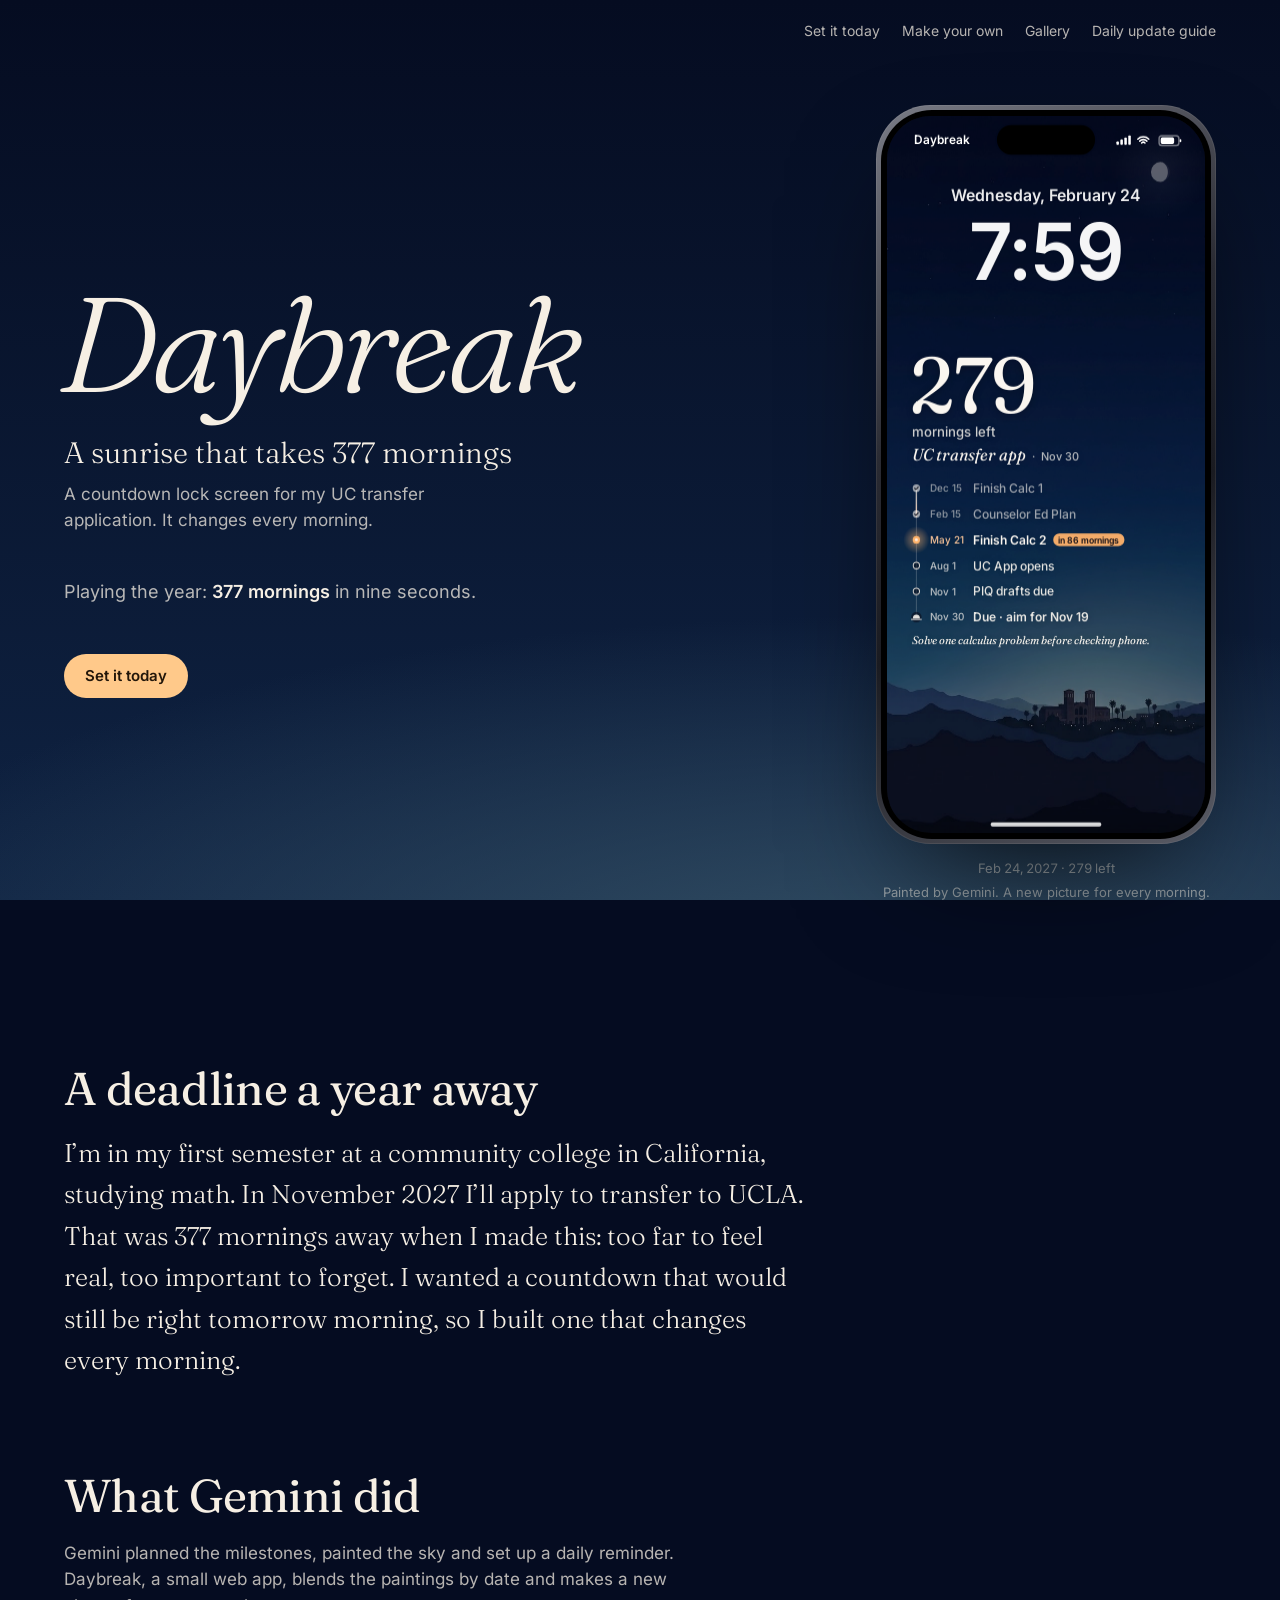
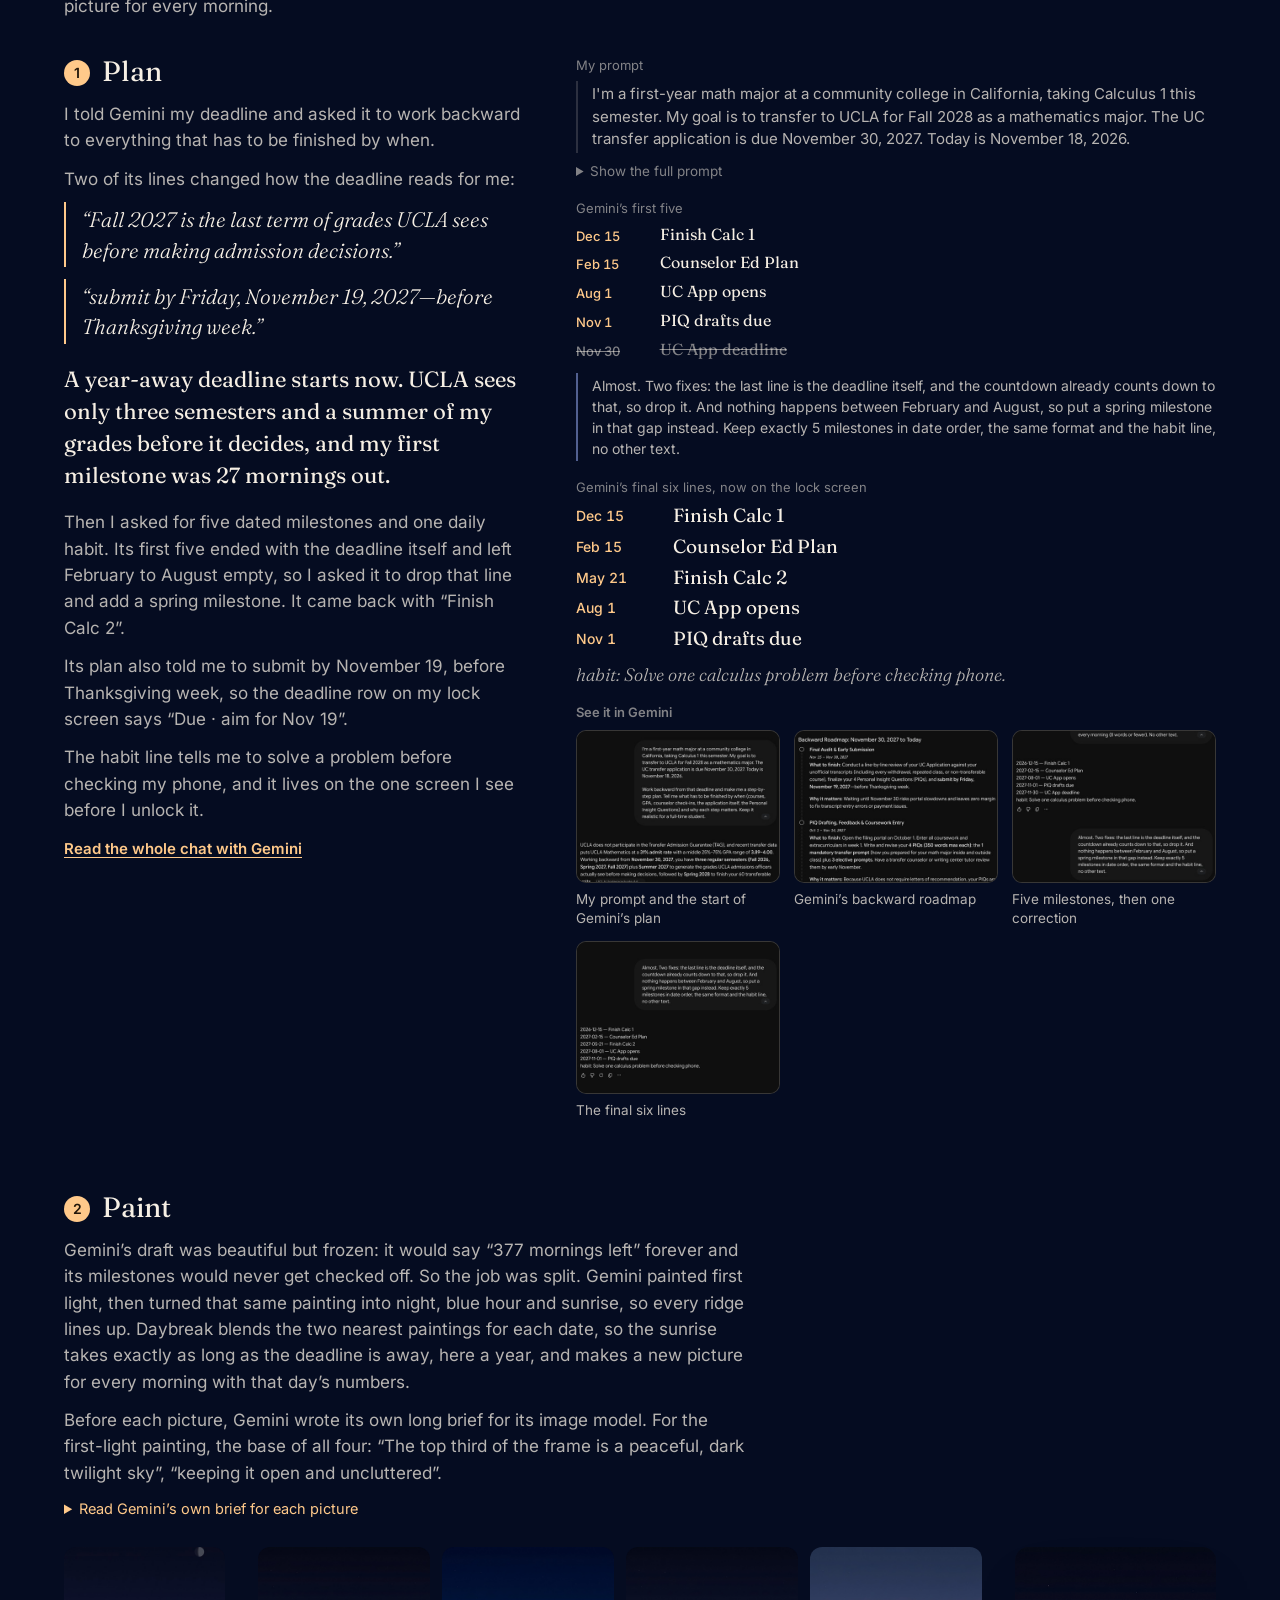
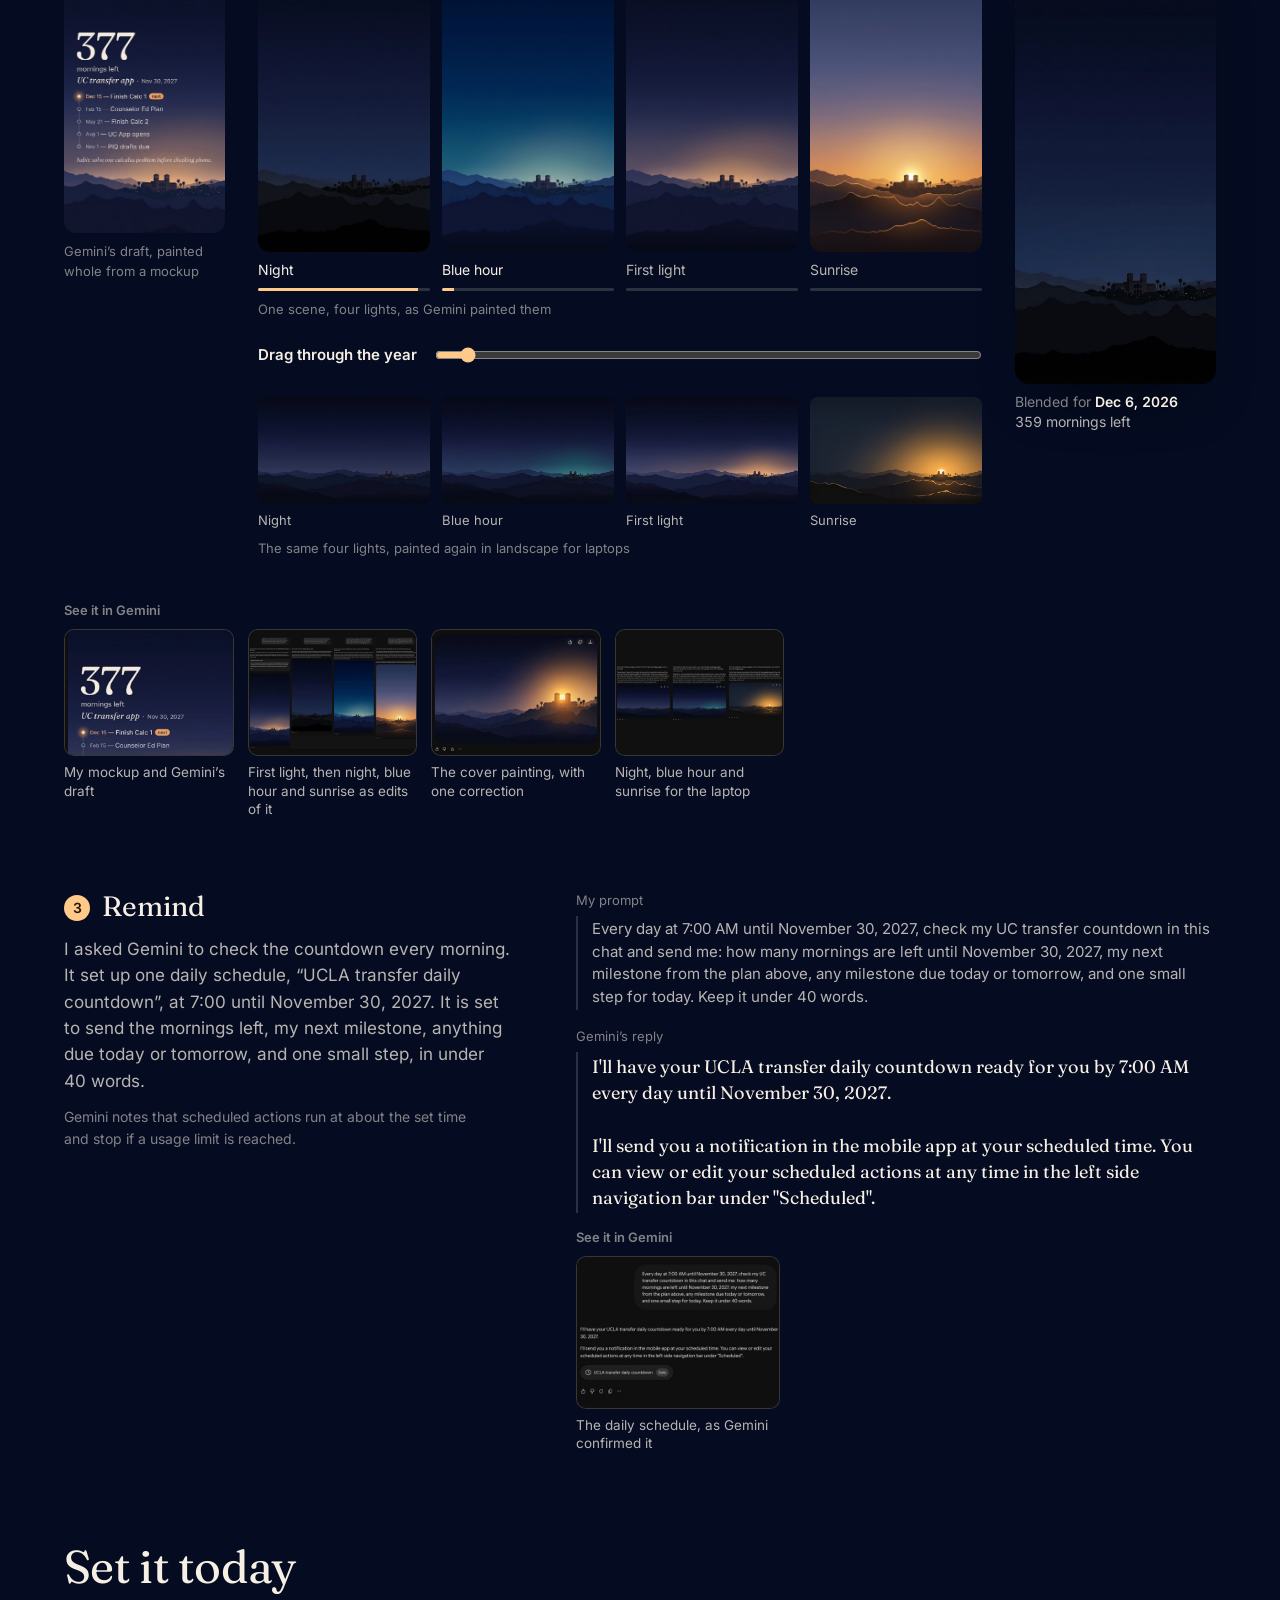
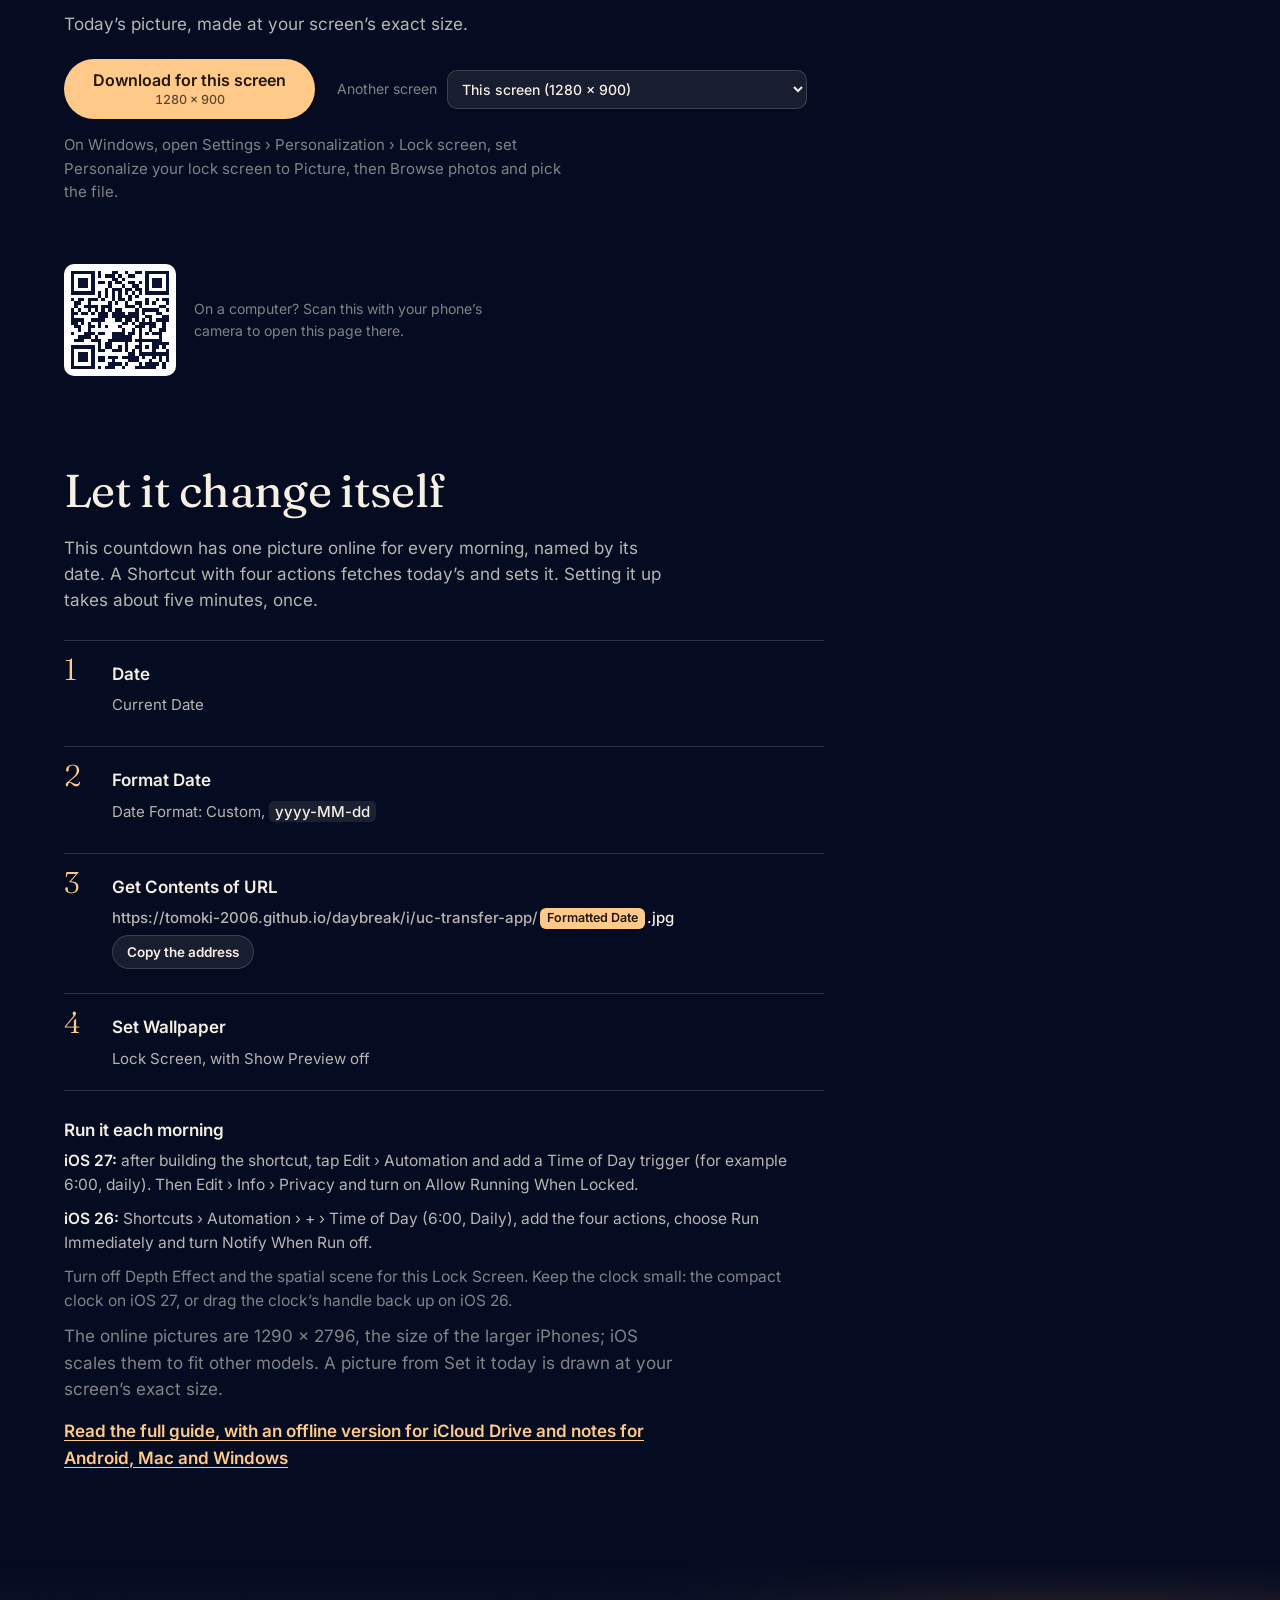
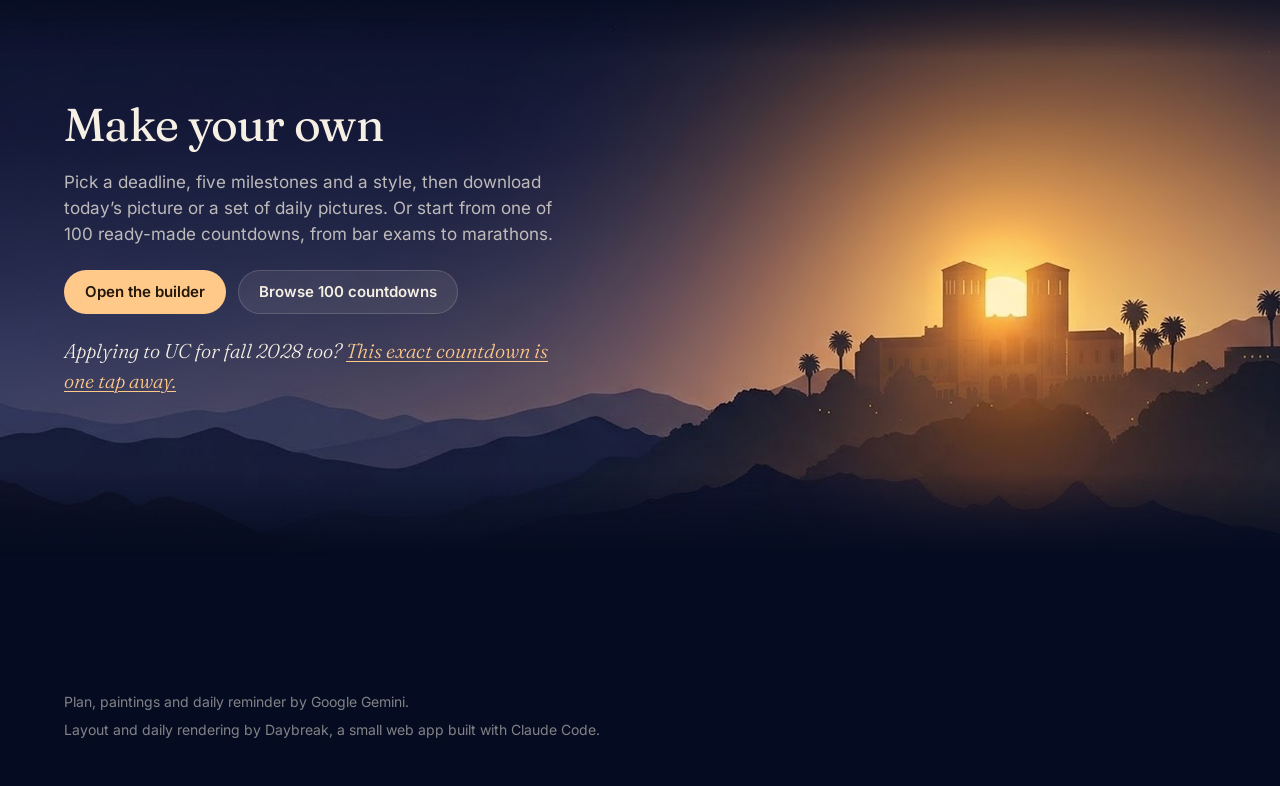
==== commit 0ffd89e7: "Daybreak: pages and assets Co-Authored-By: Claude Fable 5.2 <noreply@anthropic.com> Claude-Session: " ====
--- a/index.html
+++ b/index.html
@@ -18,7 +18,7 @@
     <meta name="twitter:description" content="A countdown lock screen for my UC transfer application. It changes every morning." />
     <meta name="twitter:image" content="https://tomoki-2006.github.io/daybreak/cover/og.png" />
     <link rel="icon" href="./favicon.svg" type="image/svg+xml" />
-    <script type="module" crossorigin src="./assets/index-DhLAnqfP.js"></script>
+    <script type="module" crossorigin src="./assets/index-C2_kLjqB.js"></script>
     <link rel="modulepreload" crossorigin href="./assets/config-BmUlUjgi.js">
     <link rel="modulepreload" crossorigin href="./assets/draw-RCYFtzUq.js">
     <link rel="modulepreload" crossorigin href="./assets/timelapse-C5UbdaYE.js">
@@ -71,7 +71,7 @@
 </section>
 
       <section class="gemini" id="gemini" aria-labelledby="geminiTitle">
-  <h2 id="geminiTitle">How Gemini built it</h2>
+  <h2 id="geminiTitle">What Gemini did</h2>
   <p class="lede">Gemini planned the milestones, painted the sky and set up a daily reminder. Daybreak, a small web app, blends the paintings by date and makes a new picture for every morning.</p>
   <ol class="steps"><li class="step step-plan">
     <div class="step-text">
@@ -80,7 +80,7 @@
       <div class="quotes"><p>Two of its lines changed how the deadline reads for me:</p><blockquote class="gq">“Fall 2027 is the last term of grades UCLA sees before making admission decisions.”</blockquote><blockquote class="gq">“submit by Friday, November 19, 2027—before Thanksgiving week.”</blockquote></div>
       <p class="lesson">A year-away deadline starts now. UCLA sees only three semesters and a summer of my grades before it decides, and my first milestone was 27 mornings out.</p>
       <p>Then I asked for five dated milestones and one daily habit. Its first five ended with the deadline itself and left February to August empty, so I asked it to drop that line and add a spring milestone. It came back with “Finish Calc 2”.</p>
-      <p>Its plan also told me to submit by November 19, before Thanksgiving week, so the last line of my lock screen says “Due · aim for Nov 19”.</p>
+      <p>Its plan also told me to submit by November 19, before Thanksgiving week, so the deadline row on my lock screen says “Due · aim for Nov 19”.</p>
       <p>The habit line tells me to solve a problem before checking my phone, and it lives on the one screen I see before I unlock it.</p>
       <a class="chat-link" href="https://gemini.google.com/share/b684cc23b61e" target="_blank" rel="noopener">Read the whole chat with Gemini</a>
     </div>
@@ -108,7 +108,7 @@
 <li class="step step-paint">
     <div class="step-text">
       <h3><span class="step-n">2</span> Paint</h3>
-      <p>Gemini’s draft was beautiful but frozen: it would say “377 mornings left” forever and its checkboxes would never get checked. So the job was split. Gemini painted first light, then turned that same painting into night, blue hour and sunrise, so every ridge lines up. Daybreak blends the two nearest paintings for each date, so the sunrise takes exactly as long as the deadline is away, here a year, and makes a new picture for every morning with that day’s numbers.</p>
+      <p>Gemini’s draft was beautiful but frozen: it would say “377 mornings left” forever and its milestones would never get checked off. So the job was split. Gemini painted first light, then turned that same painting into night, blue hour and sunrise, so every ridge lines up. Daybreak blends the two nearest paintings for each date, so the sunrise takes exactly as long as the deadline is away, here a year, and makes a new picture for every morning with that day’s numbers.</p>
       <p class="brief-line">Before each picture, Gemini wrote its own long brief for its image model. For the first-light painting, the base of all four: “The top third of the frame is a peaceful, dark twilight sky”, “keeping it open and uncluttered”.</p>
       <details class="briefs"><summary>Read Gemini’s own brief for each picture</summary>
         <p class="briefs-note">Copied as Gemini wrote them. &lt;IMAGE_0&gt; and &lt;IMAGE_1&gt; are its names for the pictures it was given to work from.</p>
@@ -238,7 +238,7 @@
           <label class="other"><span>Another screen</span> <select id="otherSize" aria-label="Another screen size"></select></label>
         </div>
         <p class="set-fits" id="setFits" hidden></p>
-        <p class="set-how" id="setHow">On iPhone, save the picture to Photos, open it, then tap Share › Use as Wallpaper and choose Lock Screen.</p>
+        <p class="set-how" id="setHow">On iPhone, save the picture to Photos, open it, tap Share › Use as Wallpaper, then Add › Set as Wallpaper Pair.</p>
         
         <p class="set-status" id="setStatus" aria-live="polite"></p>
         <div class="qr" id="qrBox" hidden>
@@ -285,7 +285,7 @@
     </main>
 
     <footer class="credits">
-      <p>Plan, paintings and daily reminder by Google Gemini.</p><p>Layout and daily rendering by Daybreak, a small web app.</p>
+      <p>Plan, paintings and daily reminder by Google Gemini.</p><p>Layout and daily rendering by Daybreak, a small web app built with Claude Code.</p>
     </footer>
 
   </body>
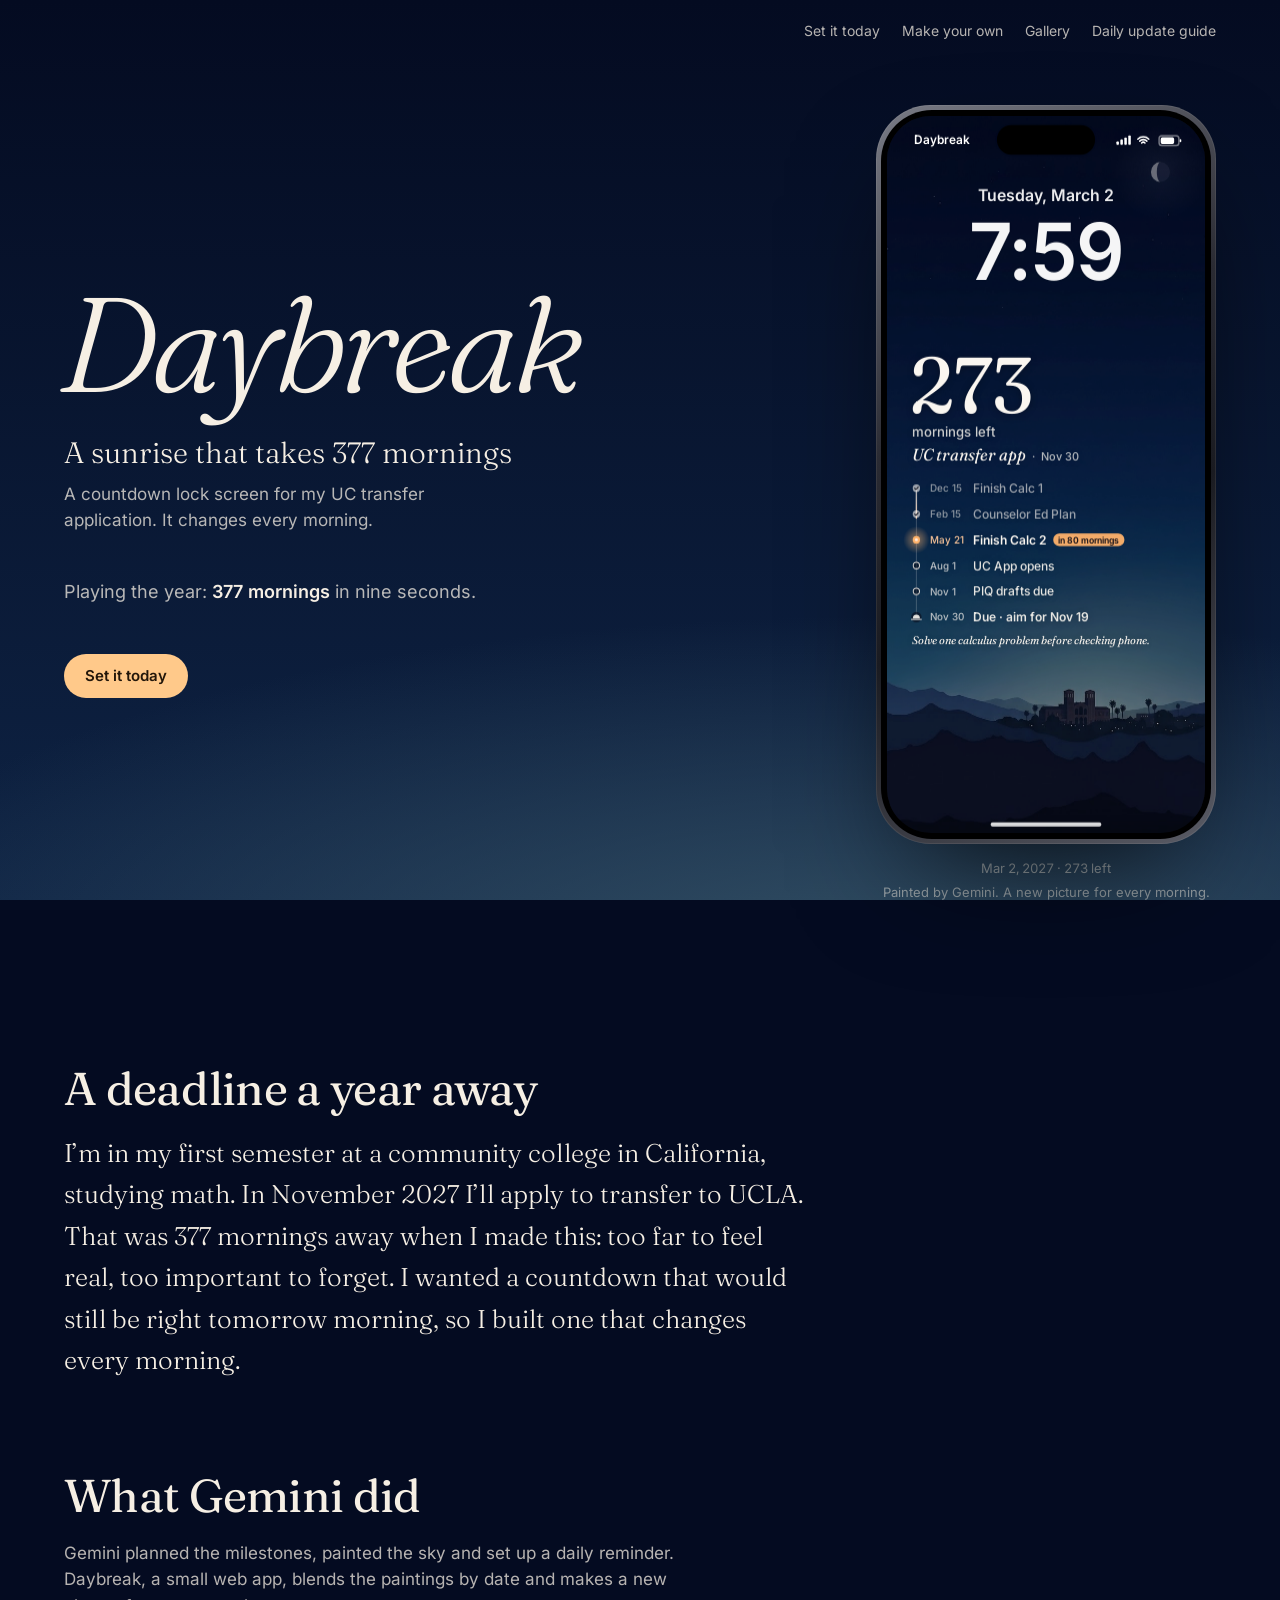
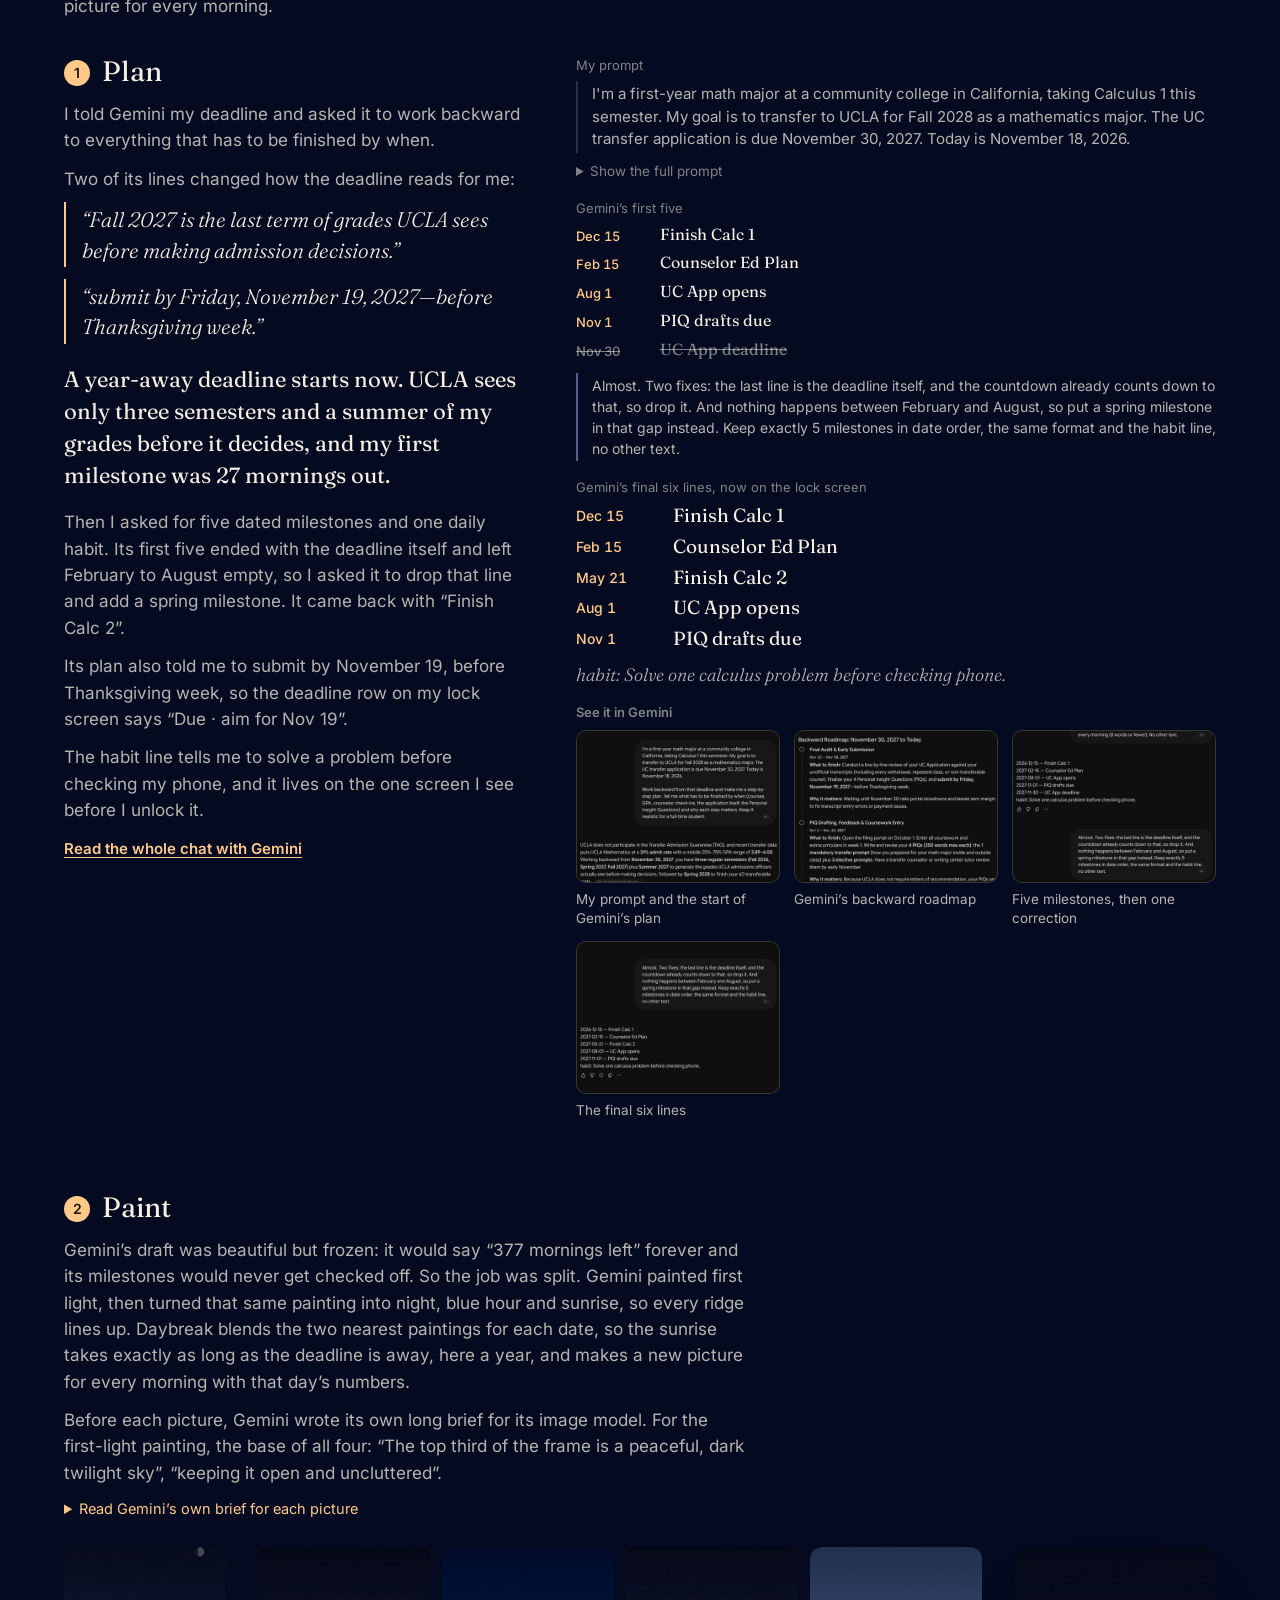
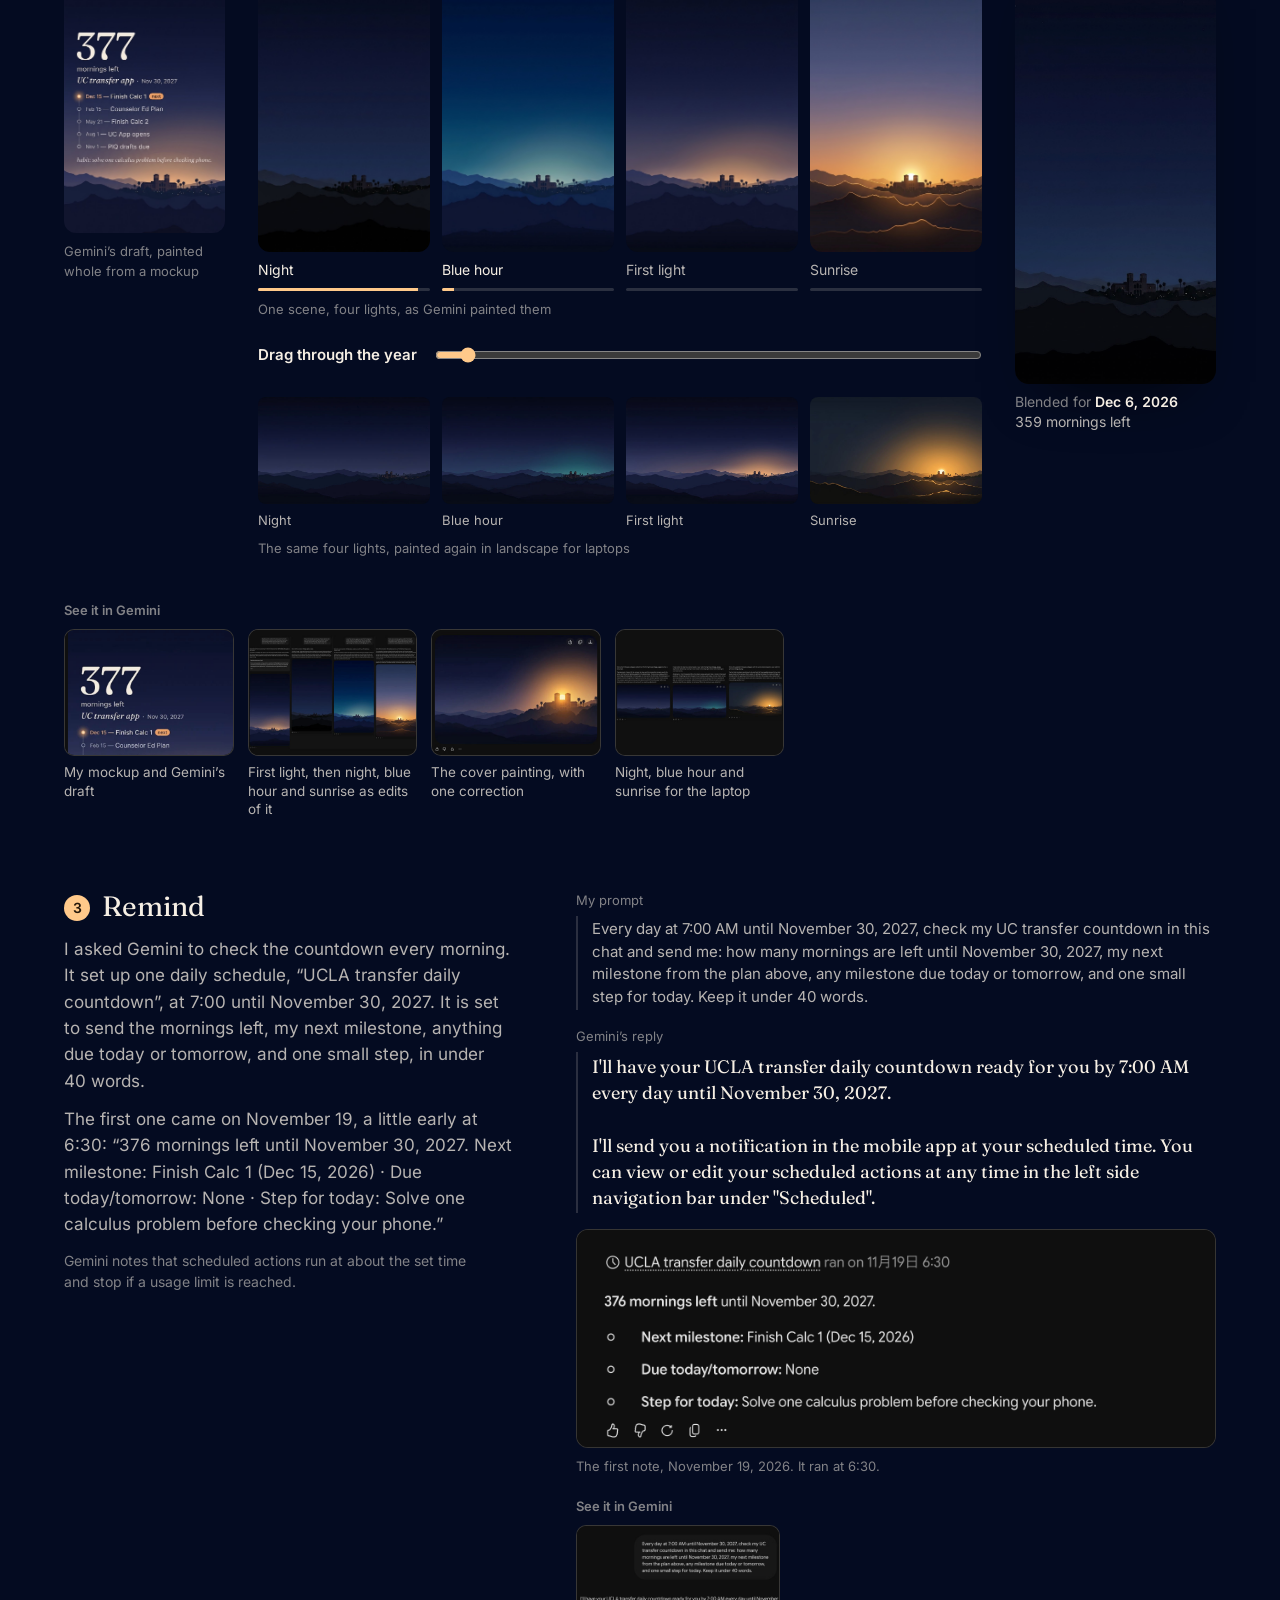
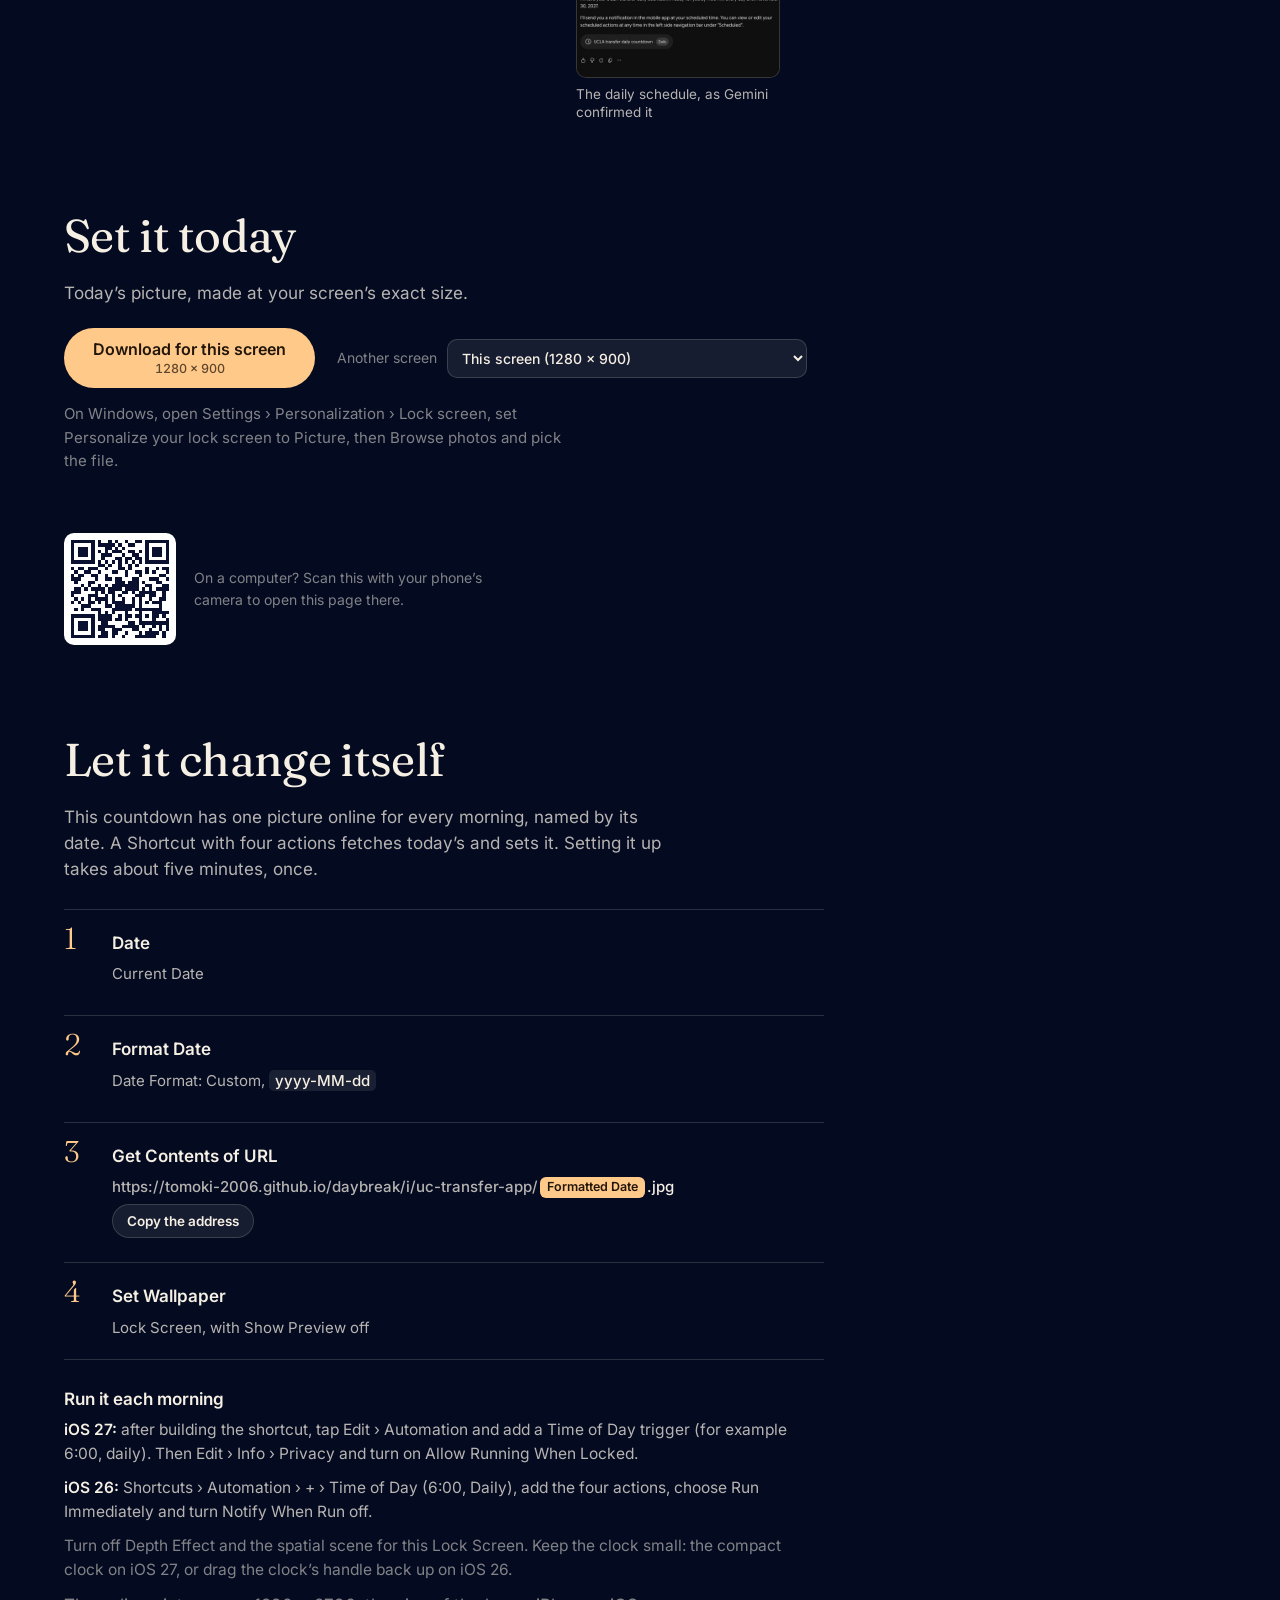
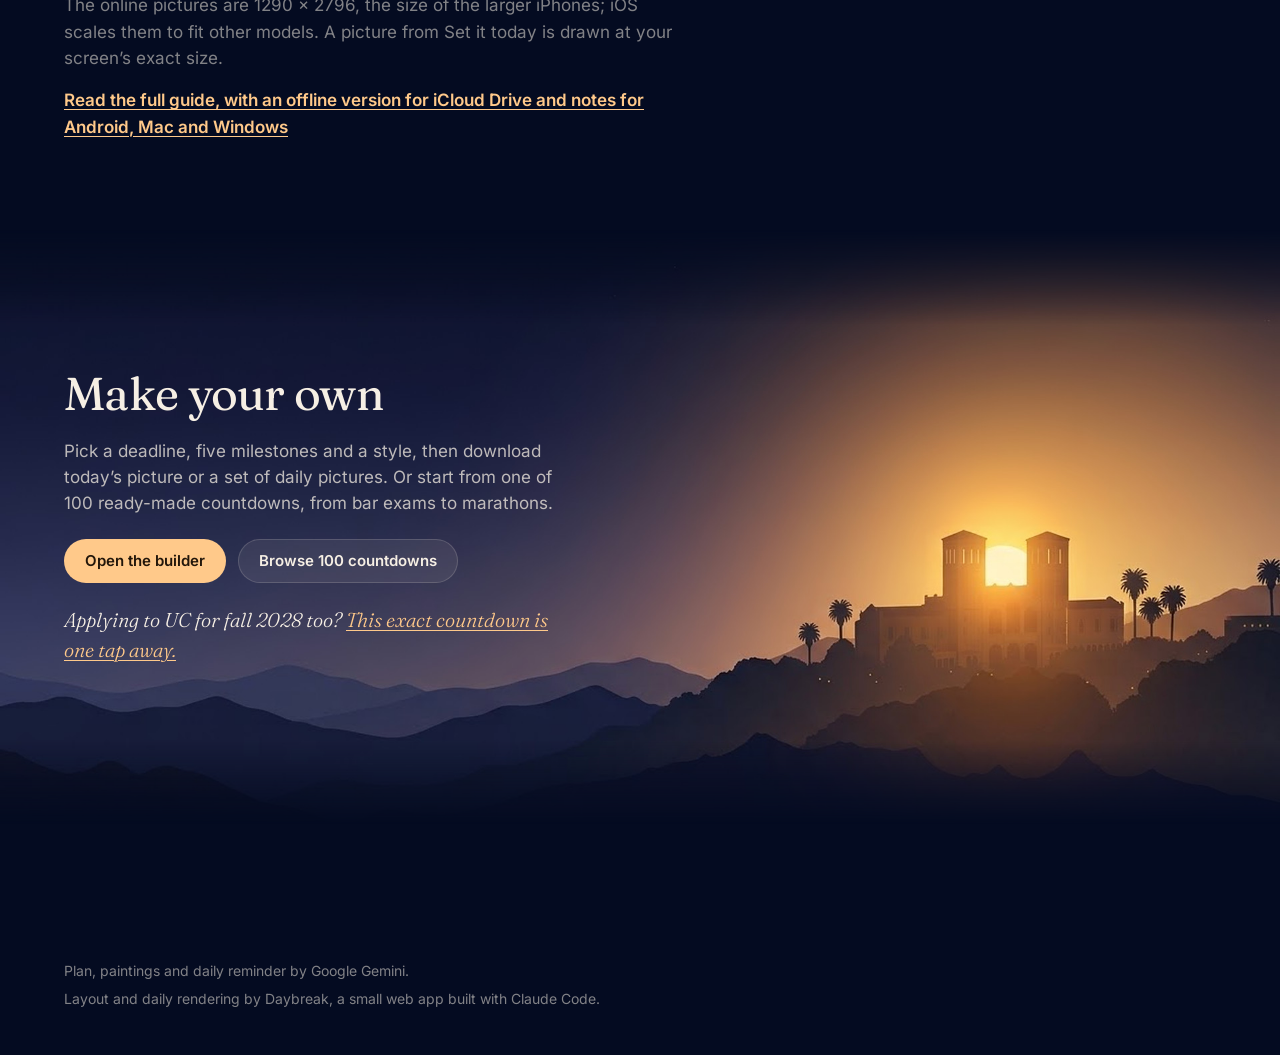
==== commit 50c97a93: "Daybreak: pages and assets Co-Authored-By: Claude Fable 5.2 <noreply@anthropic.com> Claude-Session: " ====
--- a/index.html
+++ b/index.html
@@ -18,13 +18,13 @@
     <meta name="twitter:description" content="A countdown lock screen for my UC transfer application. It changes every morning." />
     <meta name="twitter:image" content="https://tomoki-2006.github.io/daybreak/cover/og.png" />
     <link rel="icon" href="./favicon.svg" type="image/svg+xml" />
-    <script type="module" crossorigin src="./assets/index-C2_kLjqB.js"></script>
+    <script type="module" crossorigin src="./assets/index-DphizSJa.js"></script>
     <link rel="modulepreload" crossorigin href="./assets/config-BmUlUjgi.js">
     <link rel="modulepreload" crossorigin href="./assets/draw-RCYFtzUq.js">
     <link rel="modulepreload" crossorigin href="./assets/timelapse-C5UbdaYE.js">
     <link rel="modulepreload" crossorigin href="./assets/site-BTsRiSAJ.js">
     <link rel="stylesheet" crossorigin href="./assets/config-Dy9Zaycy.css">
-    <link rel="stylesheet" crossorigin href="./assets/index-D6tG-6cT.css">
+    <link rel="stylesheet" crossorigin href="./assets/index-DZx956Wx.css">
   </head>
   <body class="landing">
     <div class="sky" aria-hidden="true"></div>
@@ -210,7 +210,7 @@
     <div class="step-text">
       <h3><span class="step-n">3</span> Remind</h3>
       <p>I asked Gemini to check the countdown every morning. It set up one daily schedule, “UCLA transfer daily countdown”, at 7:00 until November 30, 2027. It is set to send the mornings left, my next milestone, anything due today or tomorrow, and one small step, in under 40 words.</p>
-      
+      <p>The first one came on November 19, a little early at 6:30: “376 mornings left until November 30, 2027. Next milestone: Finish Calc 1 (Dec 15, 2026) · Due today/tomorrow: None · Step for today: Solve one calculus problem before checking your phone.”</p>
       <p class="small-note">Gemini notes that scheduled actions run at about the set time and stop if a usage limit is reached.</p>
     </div>
     <div class="step-art">
@@ -224,7 +224,7 @@
 
 I&#39;ll send you a notification in the mobile app at your scheduled time. You can view or edit your scheduled actions at any time in the left side navigation bar under &quot;Scheduled&quot;.</blockquote>
       </figure>
-      
+      <figure class="first-note"><img src="./proof/first-note.png" alt="" width="1500" height="510" loading="lazy" decoding="async" /><ul class="sr-only" aria-label="The first note from Gemini"><li>376 mornings left until November 30, 2027.</li><li>Next milestone: Finish Calc 1 (Dec 15, 2026)</li><li>Due today/tomorrow: None</li><li>Step for today: Solve one calculus problem before checking your phone.</li></ul><figcaption>The first note, November 19, 2026. It ran at 6:30.</figcaption></figure>
       <figure class="in-gemini"><figcaption>See it in Gemini</figcaption><ul class="shots"><li><a class="shot-link" href="./gemini/shots/05-reminder-confirmation.jpg" data-caption="The daily schedule, as Gemini confirmed it"><img src="./gemini/shots/thumb/05-reminder-confirmation.jpg" alt="Screenshot in Gemini: The daily schedule, as Gemini confirmed it" width="480" height="360" loading="lazy" decoding="async" /><span>The daily schedule, as Gemini confirmed it</span></a></li></ul></figure>
     </div>
   </li></ol>
--- a/assets/index-DZx956Wx.css
+++ b/assets/index-DZx956Wx.css
@@ -0,0 +1 @@
+:root{--night:#0a1030;--dusk:#1c2b5e;--ember:#f0987f;--sun:#ffc98a;--sun-ink:#22160a;--paper:#f6efe4;--ink-2:#f6efe4bd;--ink-3:#f6efe485;--line:#f6efe429;--sky-top:#070b22;--sky-mid:#0d1536;--sky-low:#1a2450;--serif:Fraunces, Georgia, "Times New Roman", serif;--sans:Inter, system-ui, -apple-system, "Segoe UI", Roboto, sans-serif;--gutter:clamp(16px, 5vw, 64px);--lightningcss-light: ;--lightningcss-dark:initial;color-scheme:dark}*{box-sizing:border-box}[hidden]{display:none!important}html{-webkit-text-size-adjust:100%;scroll-behavior:smooth}@media (prefers-reduced-motion:reduce){html{scroll-behavior:auto}}body.landing{background:var(--sky-top);min-height:100vh;color:var(--paper);font:400 17px/1.55 var(--sans);-webkit-font-smoothing:antialiased;margin:0;overflow-x:hidden}.sky{z-index:-1;background:radial-gradient(120% 55% at 70% 108%, var(--sky-low) 0%, transparent 72%), linear-gradient(180deg, var(--sky-top) 0%, var(--sky-mid) 100%);position:fixed;inset:0}a{color:var(--sun);text-underline-offset:3px;text-decoration-thickness:1px}a:hover{color:#ffe2b8}:focus-visible{outline:2px solid var(--sun);outline-offset:3px;border-radius:4px}.skip{position:absolute;top:8px;left:-999px}.skip:focus{z-index:10;background:var(--night);padding:8px 12px;left:12px}.bar{padding:20px var(--gutter) 0;justify-content:space-between;align-items:baseline;gap:16px;max-width:1280px;margin:0 auto;display:flex}.mark{font:italic 400 22px/1 var(--serif);color:var(--paper);letter-spacing:-.01em;text-decoration:none}.bar nav{flex-wrap:wrap;justify-content:flex-end;gap:22px;display:flex}.bar nav a{color:var(--ink-2);font-size:14px;text-decoration:none}.bar nav a:hover{color:var(--paper)}main{max-width:1280px;padding:0 var(--gutter);margin:0 auto}.hero{grid-template:".phone"1fr"head phone""meta phone"".phone"1.15fr/minmax(0,1fr) auto;align-items:start;column-gap:clamp(32px,6vw,96px);min-height:min(860px,100vh - 60px);padding:clamp(28px,7vh,72px) 0 clamp(40px,8vh,96px);display:grid}.hero-head{grid-area:head}.hero-meta{grid-area:meta;padding-top:clamp(28px,5vh,56px)}.wordmark{font:italic 300 clamp(72px, 10.5vw, 150px)/.92 var(--serif);letter-spacing:-.035em;margin:0 0 0 -.04em}.tagline{font:300 clamp(22px, 2.3vw, 31px)/1.25 var(--serif);color:var(--paper);max-width:19em;margin:clamp(16px,2.3vw,34px) 0 0}.hero-sub{color:var(--ink-2);max-width:25em;margin:10px 0 0;font-size:17px;line-height:1.5}.today-label{color:var(--ink-2);max-width:30em;min-height:3em;margin:0 0 22px;font-size:18px;line-height:1.5}.today-label strong{color:var(--paper);font-weight:600}.hero-actions{flex-wrap:wrap;gap:12px;display:flex}.phone-wrap{grid-area:phone;justify-self:end;justify-items:center;gap:14px;margin:0;display:grid}.landing .bar{justify-content:flex-end}.landing .bar .mark{display:none}.phone{--pw:clamp(250px, min(27vw, 38vh), 340px);--bz:calc(var(--pw) * .032);width:var(--pw);aspect-ratio:1206/2622;border-radius:calc(var(--pw) * .16);background:linear-gradient(150deg,#7a7c86 0%,#2a2b33 38%,#1a1b21 60%,#5a5c66 100%);height:auto;transition:opacity .4s;position:relative;box-shadow:0 50px 120px -40px #000c,inset 0 0 0 1px #ffffff12}.phone:before{content:"";inset:calc(var(--bz) * .45);border-radius:calc(var(--pw) * .15);background:#000;position:absolute}.phone canvas{left:var(--bz);top:var(--bz);width:calc(100% - var(--bz) * 2);height:calc(100% - var(--bz) * 2);border-radius:calc(var(--pw) * .13);display:block;position:absolute}.phone canvas#screen{background-color:#0b0f1e;background-position:50%;background-size:cover}.phone.fade canvas#screen{animation:.5s ease-out settle}@keyframes settle{0%{opacity:.35}to{opacity:1}}.phone-cap{color:var(--ink-3);font-variant-numeric:tabular-nums;min-height:1.4em;margin:0;font-size:13px}.phone-note{color:var(--ink-3);margin:-10px 0 0;font-size:13px}.btn{min-height:44px;font:600 15px/1.2 var(--sans);color:var(--paper);cursor:pointer;border:1px solid var(--line);background:#f6efe414;border-radius:999px;justify-content:center;align-items:center;gap:8px;padding:10px 20px;text-decoration:none;transition:background .15s,transform 50ms;display:inline-flex}.btn:hover{color:var(--paper);background:#f6efe424}.btn:active{transform:translateY(1px)}.btn.primary{background:var(--sun);color:var(--sun-ink);border-color:#0000}.btn.primary:hover{color:var(--sun-ink);background:#ffd8a6}.btn.small{min-height:34px;padding:6px 14px;font-size:13.5px}.btn.big{min-height:54px;padding:14px 26px;font-size:16px}.btn.dl{flex-direction:column;gap:2px;padding:11px 28px;line-height:1.2}.dl-size{font:500 12.5px/1.2 var(--sans);opacity:.72;font-variant-numeric:tabular-nums}.dl-size:empty{display:none}.add-shortcut{flex-wrap:wrap;align-items:center;gap:10px 16px;display:flex;margin:6px 0 18px!important}.add-shortcut span{color:var(--ink-2);font-size:15px}.btn:disabled{opacity:.6;cursor:progress}main>section{padding:clamp(56px,10vh,120px) 0 0}h2{font:400 clamp(32px, 3.6vw, 46px)/1.1 var(--serif);letter-spacing:-.015em;margin:0 0 18px}h3{font:600 17px/1.3 var(--sans);margin:0 0 8px}section>p,.lede{max-width:36em;color:var(--ink-2);margin:0 0 16px}.story.with-shot{grid-template-columns:minmax(0,1fr) minmax(0,.36fr);align-items:start;gap:clamp(28px,5vw,72px);display:grid}.phone-shot{margin:0}.phone-shot img{border-radius:22px;width:100%;max-width:300px;display:block;box-shadow:0 30px 70px -36px #000c}.phone-shot figcaption,.first-note figcaption{color:var(--ink-3);margin-top:8px;font-size:13px}.first-note{margin:18px 0 0}.first-note img{border:1px solid var(--line);background:#111;border-radius:12px;width:100%;max-width:750px;height:auto;display:block}.sr-only{clip:rect(0 0 0 0);white-space:nowrap;border:0;width:1px;height:1px;margin:-1px;padding:0;position:absolute;overflow:hidden}.story-text{font:300 clamp(21px, 2vw, 26px)/1.62 var(--serif);color:var(--paper);max-width:30em;margin:0}.gemini .steps{gap:clamp(48px,8vh,88px);margin:36px 0 0;padding:0;list-style:none;display:grid}.step{grid-template-columns:minmax(0,.9fr) minmax(0,1.25fr);align-items:start;gap:clamp(24px,4vw,56px);display:grid}.step-text p{color:var(--ink-2);max-width:30em;margin:0 0 12px}.step h3{font:400 28px/1.15 var(--serif);align-items:baseline;gap:12px;margin-bottom:12px;display:flex}.step-n{font:600 14px/1 var(--sans);color:var(--sun-ink);background:var(--sun);border-radius:50%;place-items:center;width:26px;height:26px;display:inline-grid;transform:translateY(-3px)}.step-art{grid-template-columns:minmax(0,1fr);gap:16px;min-width:0;display:grid}.step-art figure{margin:0}.step-art figcaption{color:var(--ink-3);margin-bottom:6px;font-size:13px}blockquote{white-space:pre-line;color:var(--ink-2);border-left:2px solid var(--line);margin:0;padding:2px 0 2px 14px;font-size:15px;line-height:1.5}blockquote.reply{color:var(--paper);font:400 18px/1.45 var(--serif)}details summary{cursor:pointer;color:var(--ink-3);margin-top:8px;font-size:13.5px}details pre{white-space:pre-wrap;overflow-wrap:anywhere;font:13px/1.5 var(--sans);color:var(--ink-2);margin:8px 0 0}.plan-lines{gap:4px;margin:0;padding:0;list-style:none;display:grid}.plan-lines li{font:400 19px/1.35 var(--serif);grid-template-columns:4.6em 1fr;gap:10px;display:grid}.plan-lines time{font:500 14px/1.9 var(--sans);color:var(--sun);font-variant-numeric:tabular-nums}.plan-habit{font:italic 300 18px/1.4 var(--serif);color:var(--ink-2);margin:10px 0 0}.chat-link{font-size:15px;font-weight:600}.step-paint{grid-template-columns:minmax(0,1fr);row-gap:26px}.step-paint .step-text p{max-width:40em}.paint-stage{grid-template-columns:minmax(0,.8fr) minmax(0,3.6fr) minmax(0,1fr);align-items:start;gap:clamp(18px,2.6vw,36px);display:grid}.paint-stage figure{margin:0}.paint-stage figcaption{color:var(--ink-3);margin-top:8px;font-size:13px}.paintings ol{grid-template-columns:repeat(4,minmax(0,1fr));gap:12px;margin:0;padding:0;list-style:none;display:grid}.paintings li{gap:7px;display:grid}.paintings .pname{color:var(--ink-2);font-size:14px;transition:color .15s}.paintings li.on .pname{color:var(--paper)}.paintings img,.draft img,.draft .ph-box{aspect-ratio:9/16;object-fit:cover;background:#0b0f1e;border-radius:12px;width:100%;display:block}.pw{background:var(--line);border-radius:2px;height:3px;display:block;overflow:hidden}.pw i{height:100%;width:calc(var(--w,0) * 100%);background:var(--sun);display:block}.year{grid-template-columns:auto minmax(0,1fr);align-items:center;gap:18px;margin-top:14px;display:grid}.paintings-wide{margin:20px 0 0!important}.paintings-wide ol{grid-template-columns:repeat(4,minmax(0,1fr));gap:12px;margin:0;padding:0;list-style:none;display:grid}.paintings-wide li{gap:6px;display:grid}.paintings-wide img{aspect-ratio:640/398;object-fit:cover;background:#0b0f1e;border-radius:8px;width:100%;height:auto;display:block}.paintings-wide .pname{color:var(--ink-2);font-size:13px}.year label{font:600 15px/1.2 var(--sans);color:var(--paper)}.year input[type=range]{width:100%;min-height:44px;accent-color:var(--sun);cursor:pointer;touch-action:pan-y;margin:0}.blend canvas{aspect-ratio:1206/2622;background:#0b0f1e;border-radius:14px;width:100%;display:block;box-shadow:0 30px 60px -32px #000000bf}.blend figcaption{font:400 14px/1.45 var(--sans);font-variant-numeric:tabular-nums;min-height:2.9em;color:var(--ink-2)!important}.blend figcaption span{color:var(--ink-3)}.blend figcaption b{color:var(--paper);font-weight:600}.in-gemini{min-width:0;margin:18px 0 0}.in-gemini>figcaption{font:600 13px/1.3 var(--sans);color:var(--ink-3);margin-bottom:10px}.shots{grid-template-columns:repeat(auto-fill,minmax(150px,1fr));gap:14px;max-width:900px;margin:0;padding:0;list-style:none;display:grid}.shot-link{color:var(--ink-2);gap:7px;font-size:13.5px;line-height:1.35;text-decoration:none;display:grid}.shot-link img{aspect-ratio:4/3;object-fit:cover;border:1px solid var(--line);background:#131314;border-radius:10px;width:100%;height:auto;transition:border-color .15s;display:block}.shot-link:hover{color:var(--paper)}.shot-link:hover img{border-color:#ffc98ab3}.step-paint>.in-gemini .shots{max-width:720px}dialog.lightbox{color:var(--paper);background:0 0;border:0;max-width:min(1200px,94vw);max-height:94vh;padding:0;overflow:visible}dialog.lightbox::backdrop{background:#040612e0}.lightbox figure{justify-items:center;gap:10px;margin:0;display:grid}.lightbox img{border-radius:10px;width:auto;max-width:min(1200px,94vw);height:auto;max-height:calc(94vh - 48px);display:block}.lightbox figcaption{color:var(--ink-2);text-align:center;font-size:14px}.lb-btn{border:1px solid var(--line);width:44px;height:44px;color:var(--paper);font:400 26px/1 var(--sans);cursor:pointer;background:#0a0e22cc;border-radius:50%;place-items:center;display:grid;position:fixed}.lb-btn:hover{background:#282e50e6}.lb-close{top:16px;right:16px}.lb-prev{top:50%;left:16px;transform:translateY(-50%)}.lb-next{top:50%;right:16px;transform:translateY(-50%)}@media (width<=900px){.lightbox img{max-width:94vw;max-height:calc(94vh - 120px)}.lightbox figure{padding-bottom:60px}.lb-prev,.lb-next{top:auto;bottom:14px;transform:none}.lb-prev{left:calc(50% - 64px)}.lb-next{right:calc(50% - 64px)}.lightbox figcaption{margin-bottom:4px}}.brief-line{color:var(--ink-2)}details.briefs{max-width:44em;margin:4px 0 0}details.briefs summary{color:var(--sun);font-size:14.5px}.briefs-note{color:var(--ink-3)!important;margin:10px 0 0!important;font-size:13px!important}details.briefs h4{font:600 14px/1.3 var(--sans);color:var(--paper);margin:18px 0 6px}.brief{white-space:pre-line;color:var(--ink-2);border-left:2px solid var(--line);padding-left:14px;font-size:14px;line-height:1.55}.schedule{color:var(--paper)!important}.small-note{font-size:14px;color:var(--ink-3)!important}.ph-badge{font:600 11px/1 var(--sans);letter-spacing:.02em;color:#2a1600;vertical-align:2px;background:repeating-linear-gradient(-45deg,#ffd27a 0 6px,#ffbe4d 6px 12px);border-radius:4px;padding:4px 7px;display:inline-block}.ph-box{text-align:center;color:var(--ink-2);border:2px dashed #ffd27a99;place-items:center;padding:10px;font-size:14px;display:grid!important}.ph-box small{color:var(--ink-3)}.ph-note{color:#ffd27a}.set-row{flex-wrap:wrap;align-items:center;gap:14px 22px;margin:22px 0 14px;display:flex}.other{color:var(--ink-3);align-items:center;gap:10px;font-size:14px;display:flex}.other select{font:500 14px var(--sans);color:var(--paper);border:1px solid var(--line);background:#f6efe414;border-radius:10px;max-width:min(360px,70vw);padding:9px 10px}.set-fits{font-size:14px;color:var(--ink-3)!important;margin:-4px 0 14px!important}.set-how{font-size:15px;color:var(--ink-3)!important}.set-status{min-height:1.5em;color:var(--ink-2);font-size:14px}.qr{align-items:center;gap:18px;margin-top:24px;display:flex}.qr-code{border-radius:10px;flex:none;width:112px;height:112px;overflow:hidden}.qr-code svg{width:100%;height:100%;display:block}.qr p{color:var(--ink-3);max-width:22em;margin:0;font-size:14px}.recipe{counter-reset:a;gap:10px;max-width:760px;margin:26px 0 28px;padding:0;list-style:none;display:grid}.recipe li{counter-increment:a;border-top:1px solid var(--line);grid-template-columns:34px minmax(0,1fr);align-items:baseline;gap:6px 14px;padding:14px 0;display:grid}.recipe li:last-child{border-bottom:1px solid var(--line)}.recipe li:before{content:counter(a);font:300 30px/1 var(--serif);color:var(--sun);grid-row:span 3}.recipe b{font-size:17px;font-weight:600}.recipe span,.recipe code{color:var(--ink-2);font-size:15px}.recipe code{font:500 15px var(--sans);color:var(--paper);background:#f6efe417;border-radius:5px;padding:1px 6px}.url{overflow-wrap:anywhere;font-weight:500;color:var(--paper)!important}.recipe .tok,.tok{font:600 12.5px/1 var(--sans);background:var(--sun);vertical-align:1px;border-radius:6px;margin:0 2px;padding:4px 7px;display:inline-block;color:var(--sun-ink)!important}.recipe .btn{grid-column:2;justify-self:start}.when{max-width:760px}.when p{color:var(--ink-2);margin:0 0 10px;font-size:15.5px}.when b{color:var(--paper)}.tip{color:var(--ink-3)!important}.more{font-weight:600}.make-links{flex-wrap:wrap;gap:12px;margin:22px 0;display:flex}.same-deadline{font:italic 300 20px/1.5 var(--serif);color:var(--paper)!important}.make.band{isolation:isolate;min-height:clamp(520px,66vh,760px);padding:clamp(72px, 12vh, 132px) max(var(--gutter), calc(50vw - 640px + var(--gutter)));align-items:center;margin:clamp(56px,10vh,120px) calc(50% - 50vw) 0;display:flex;position:relative}.band-text{max-width:min(560px,44%);position:relative}.band-text>p:not(.same-deadline){color:var(--ink-2);max-width:36em;margin:0 0 16px}.band-art{z-index:-1;pointer-events:none;position:absolute;inset:0;overflow:hidden;-webkit-mask-image:linear-gradient(#0000,#000 16% 86%,#0000);mask-image:linear-gradient(#0000,#000 16% 86%,#0000)}.band-art img{object-fit:cover;object-position:72% 58%;width:100%;height:100%;display:block}.credits{max-width:1280px;padding:28px var(--gutter) 40px;color:var(--ink-3);margin:clamp(72px,12vh,140px) auto 0;font-size:14px}.credits p{max-width:48em;margin:0 0 6px}.credit-note{font-style:italic}@media (width<=860px){.hero{grid-template:"head""phone""meta"/minmax(0,1fr);row-gap:18px;min-height:0;padding-top:6px}.hero-meta{padding-top:0}.phone-wrap{justify-self:center;gap:8px}.phone{--pw:clamp(200px, min(52vw, 30vh), 300px)}.wordmark{font-size:clamp(56px,16vw,96px)}.tagline{margin-top:12px;font-size:21px}.hero-sub{margin-top:6px;font-size:16px}.today-label{min-height:0;margin-bottom:14px;font-size:16.5px}.step{grid-template-columns:minmax(0,1fr)}.paint-stage{grid-template-columns:minmax(0,1.55fr) minmax(0,1fr);align-items:end;row-gap:14px}.paint-main{display:contents}.paint-stage .blend{order:1}.paint-stage .draft{order:2}.paint-stage .paintings{order:3;grid-column:1/-1}.paint-stage .year{order:4;grid-column:1/-1;margin-top:0}.paint-stage .shot{order:5;grid-column:1/-1}.paintings ol{grid-template-columns:repeat(4,minmax(0,1fr));gap:8px}.paintings .pname{font-size:12px}.paint-stage .paintings-wide{order:4;grid-column:1/-1;margin-top:2px!important}.paintings-wide ol{gap:8px}.paintings-wide .pname{font-size:12px}.make.band{min-height:0;padding:clamp(56px, 10vh, 120px) var(--gutter) 0;display:block}.band-text{max-width:none}.band-art{z-index:0;margin:26px calc(-1 * var(--gutter)) 0;aspect-ratio:6/5;position:relative;inset:auto;-webkit-mask-image:linear-gradient(#0000,#000 22% 84%,#0000);mask-image:linear-gradient(#0000,#000 22% 84%,#0000)}.band-art img{object-position:85% 57%;transform-origin:77% 57%;transform:scale(1.7)}.story.with-shot{grid-template-columns:minmax(0,1fr)}.phone-shot img{max-width:240px}.bar{padding-top:14px}.bar nav{gap:14px}.bar nav a:not(:first-child):not(:nth-child(2)){display:none}.landing .bar{padding-top:12px}}@media (width<=480px){body.landing{font-size:16px}.year{grid-template-columns:minmax(0,1fr);gap:2px}.btn.big{white-space:normal;text-align:center;width:100%}.other{width:100%}.other select{flex:1;min-width:0;max-width:none}}.quotes p{color:var(--ink-2);margin:0 0 10px}blockquote.gq{border-left:2px solid var(--sun);color:var(--paper);font:italic 300 21px/1.45 var(--serif);white-space:normal;margin:0 0 12px;padding:2px 0 2px 16px}.lesson{font:400 22px/1.45 var(--serif)!important;color:var(--paper)!important;margin:20px 0 18px!important}.plan-lines li.dropped span,.plan-lines li.dropped time{color:var(--ink-3);text-decoration:line-through;text-decoration-thickness:1px}blockquote.mine{color:var(--ink-2);white-space:normal;border-left-color:#9fb4ff80;margin-top:10px;font-size:14px}.first-answer .plan-lines li{font-size:16px}.first-answer .plan-lines time{font-size:13px}.today-label,.story-text,.step-text p,section>p{text-wrap:pretty}h2,.tagline{text-wrap:balance}
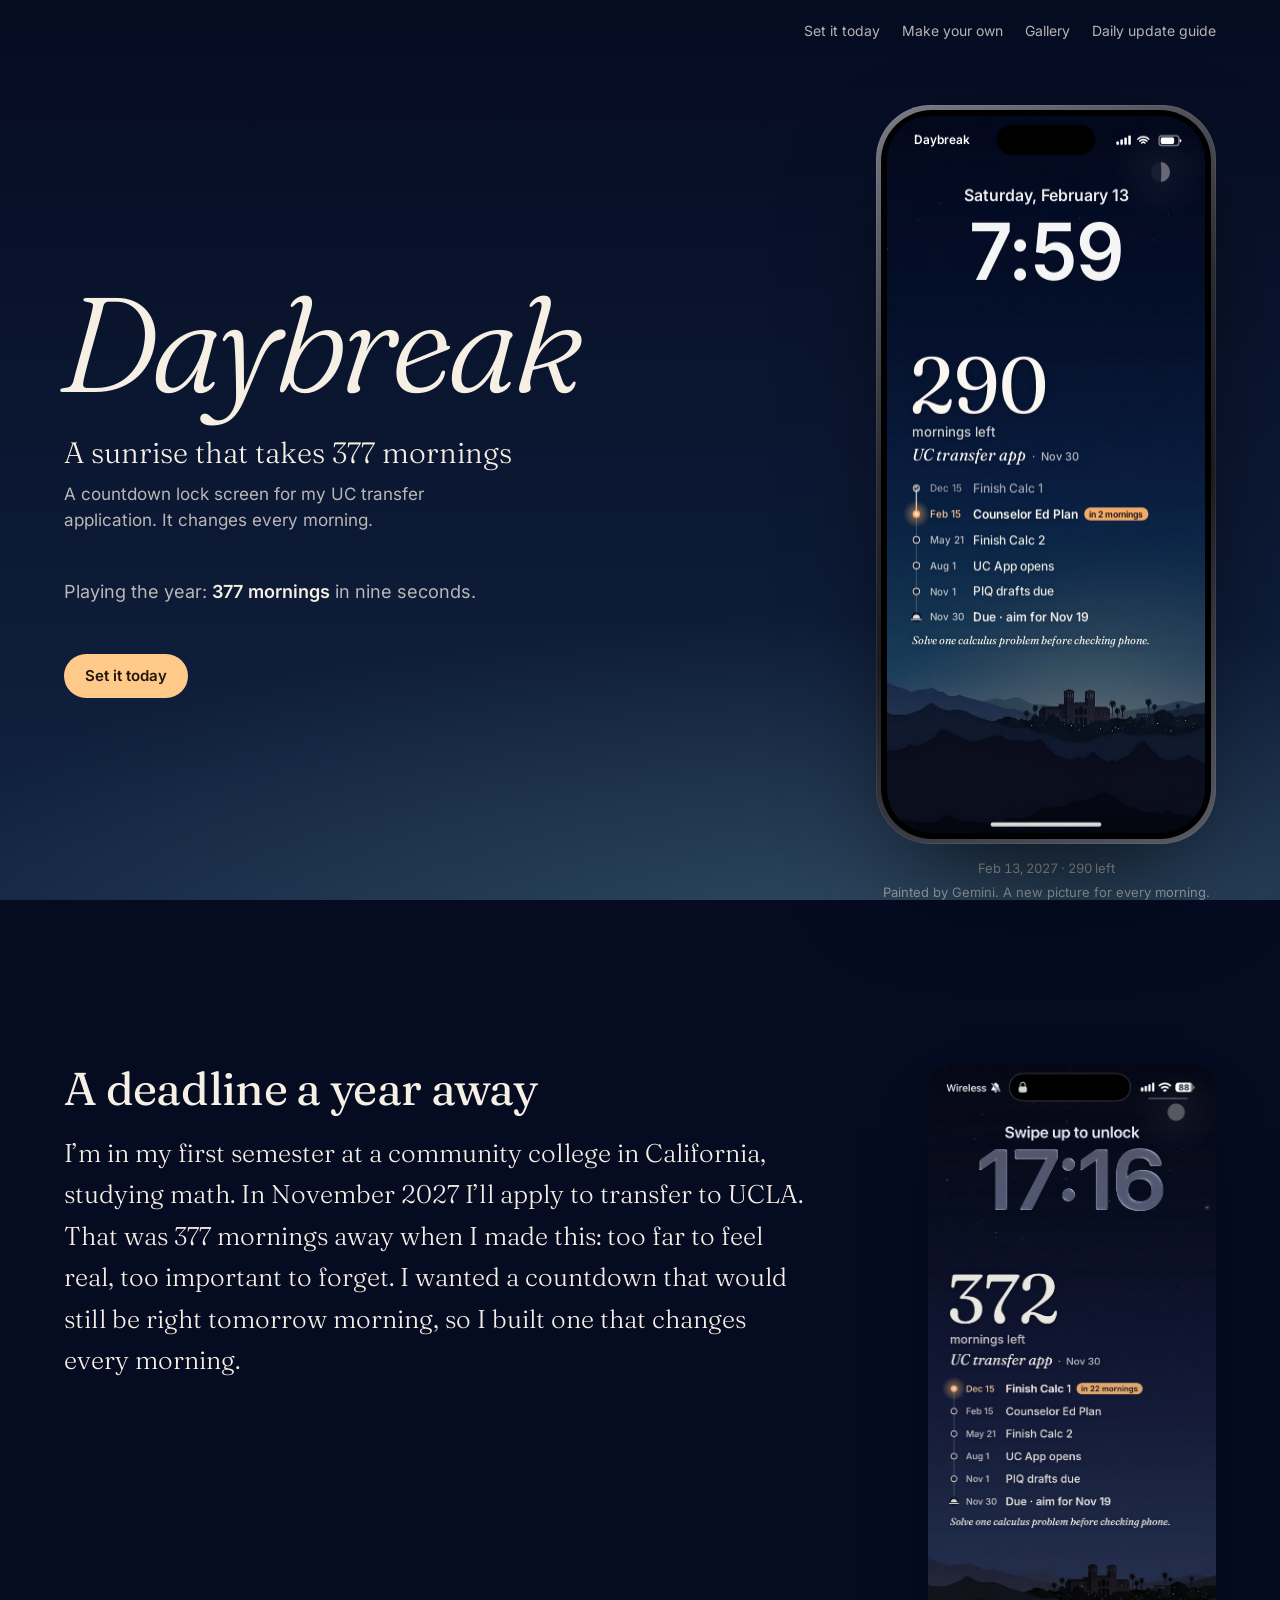
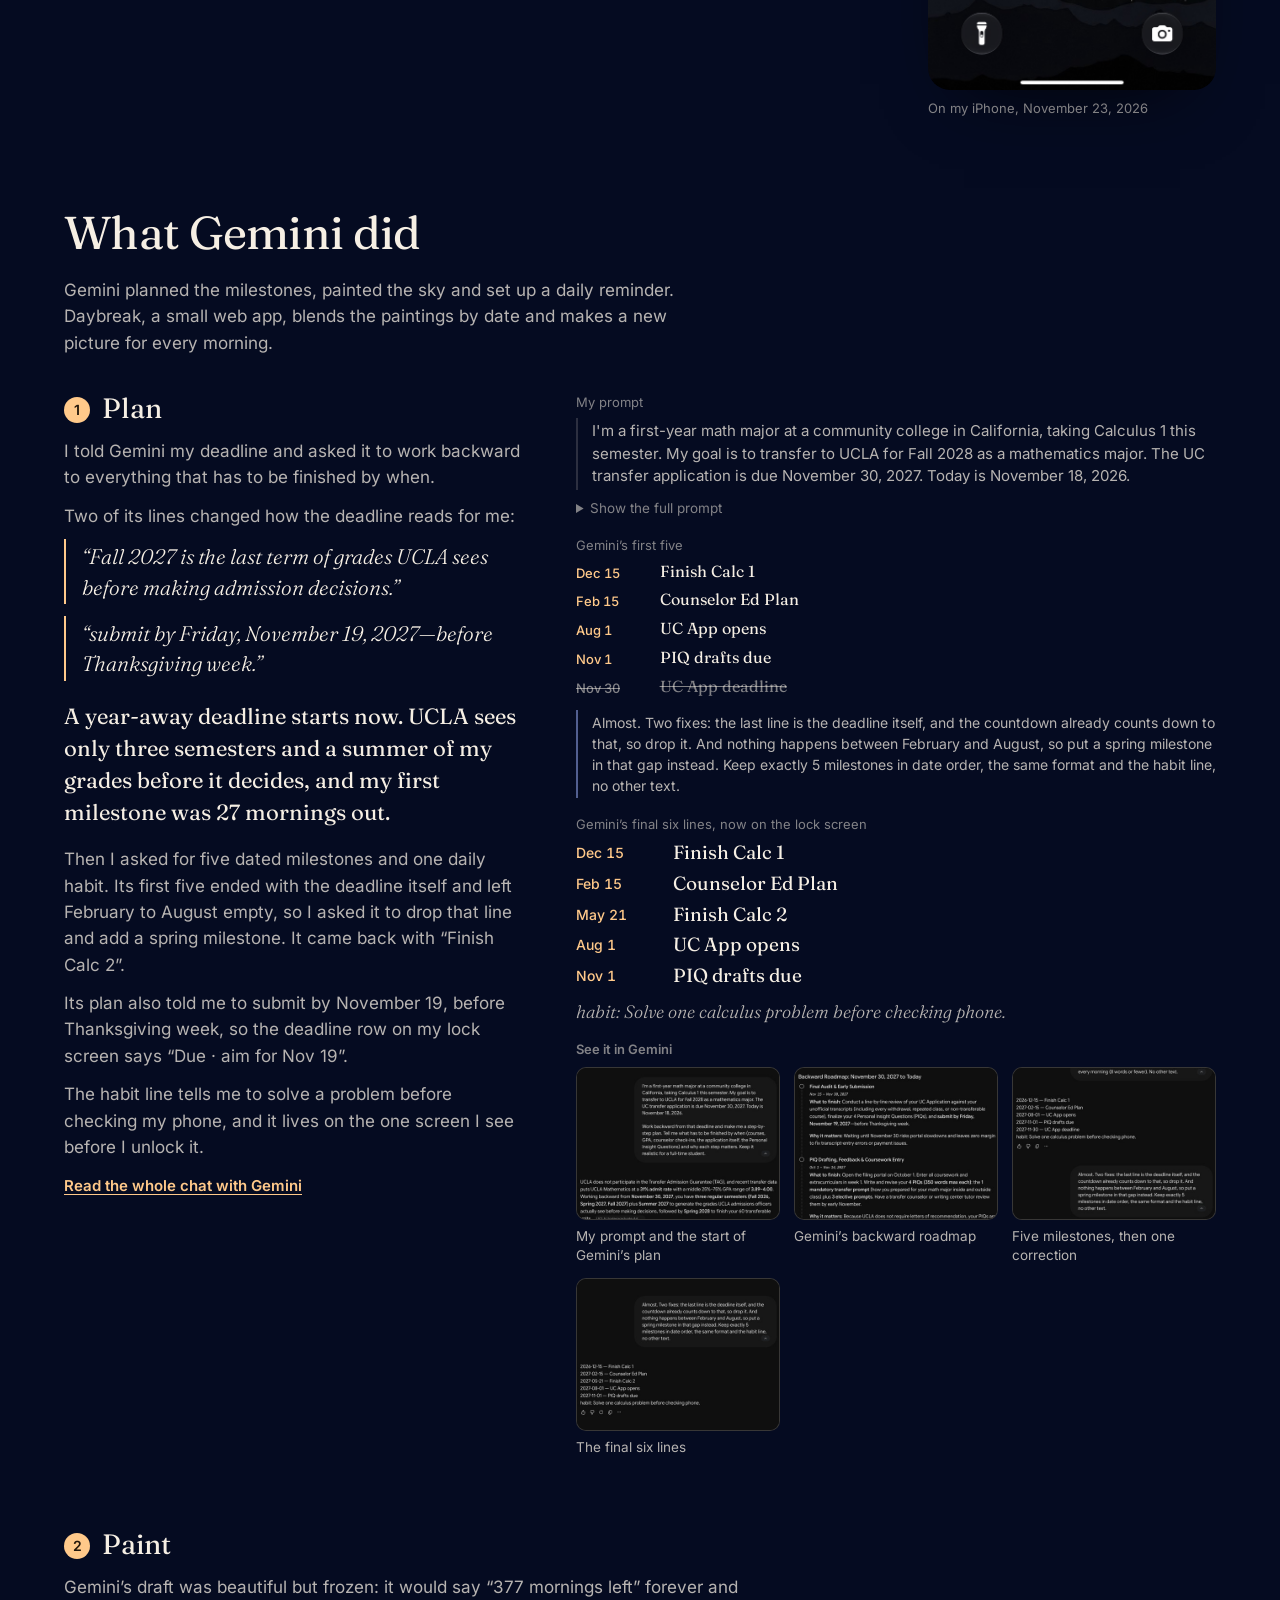
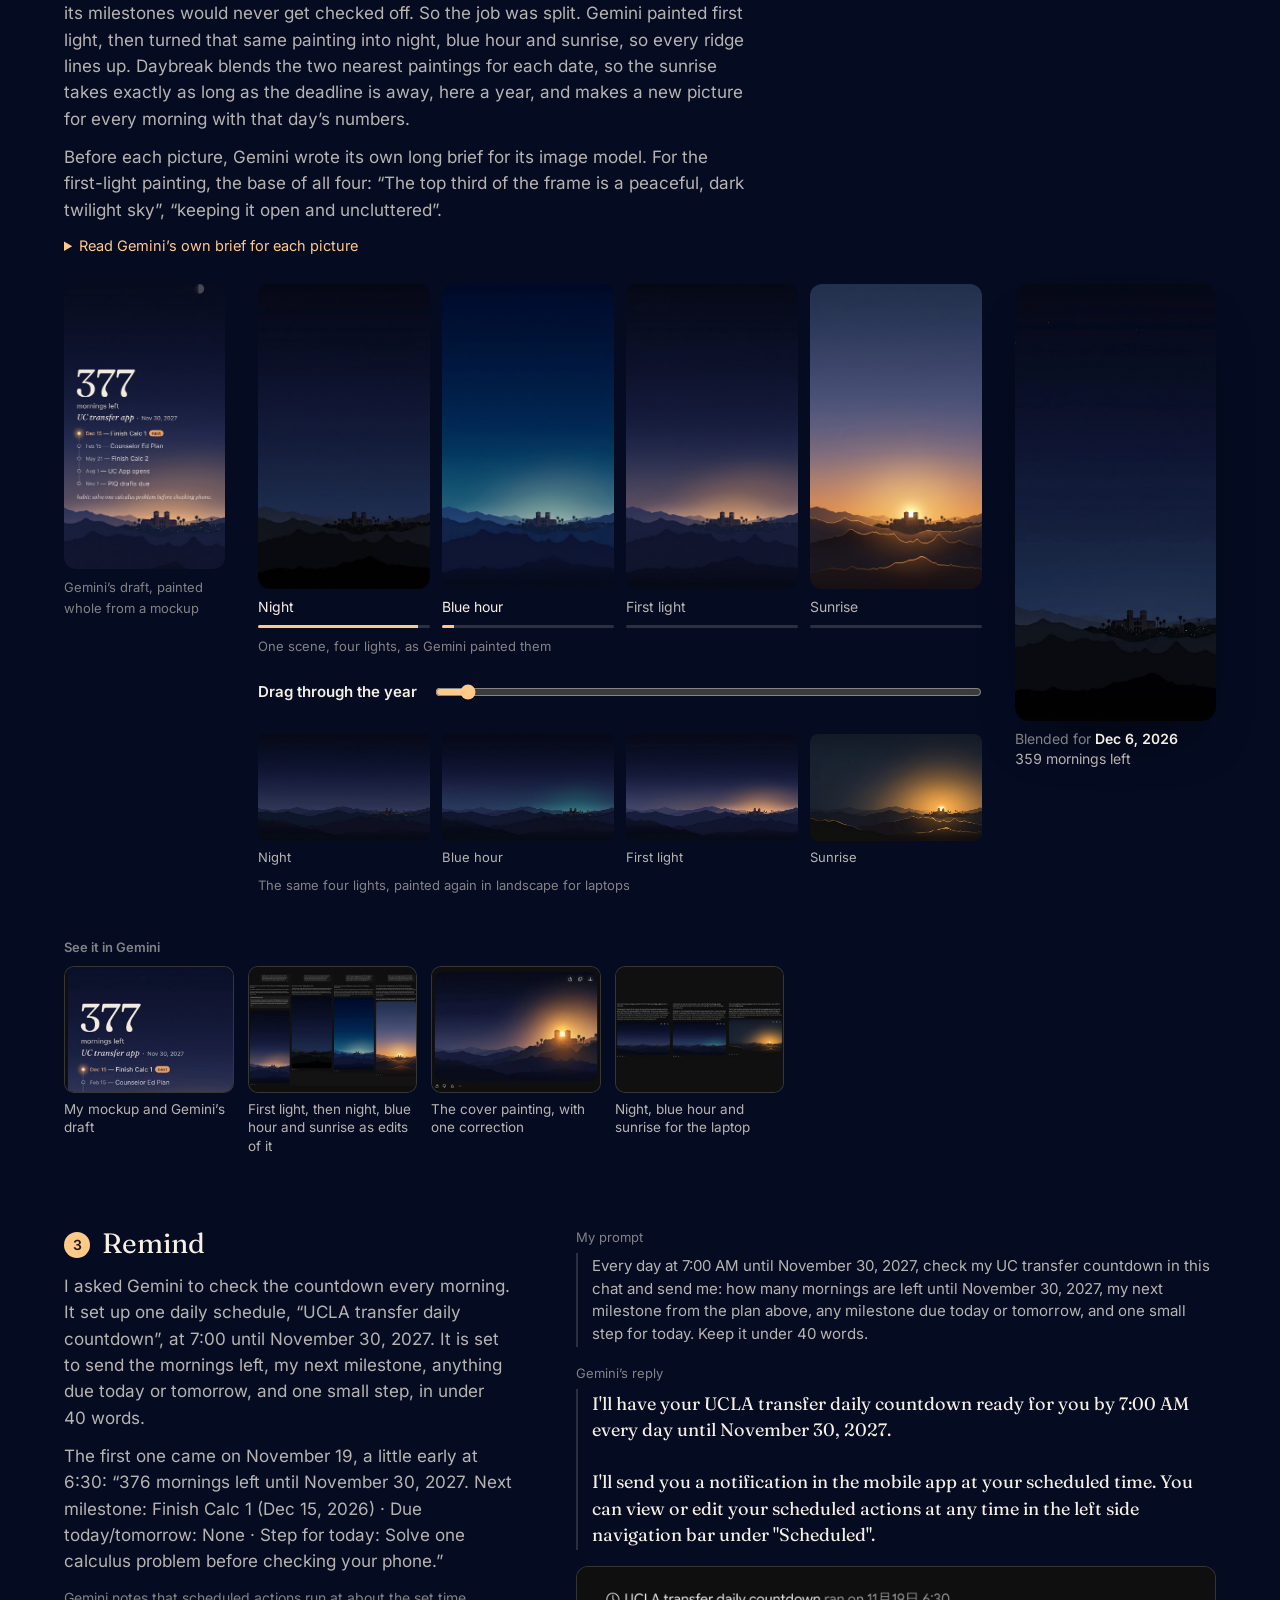
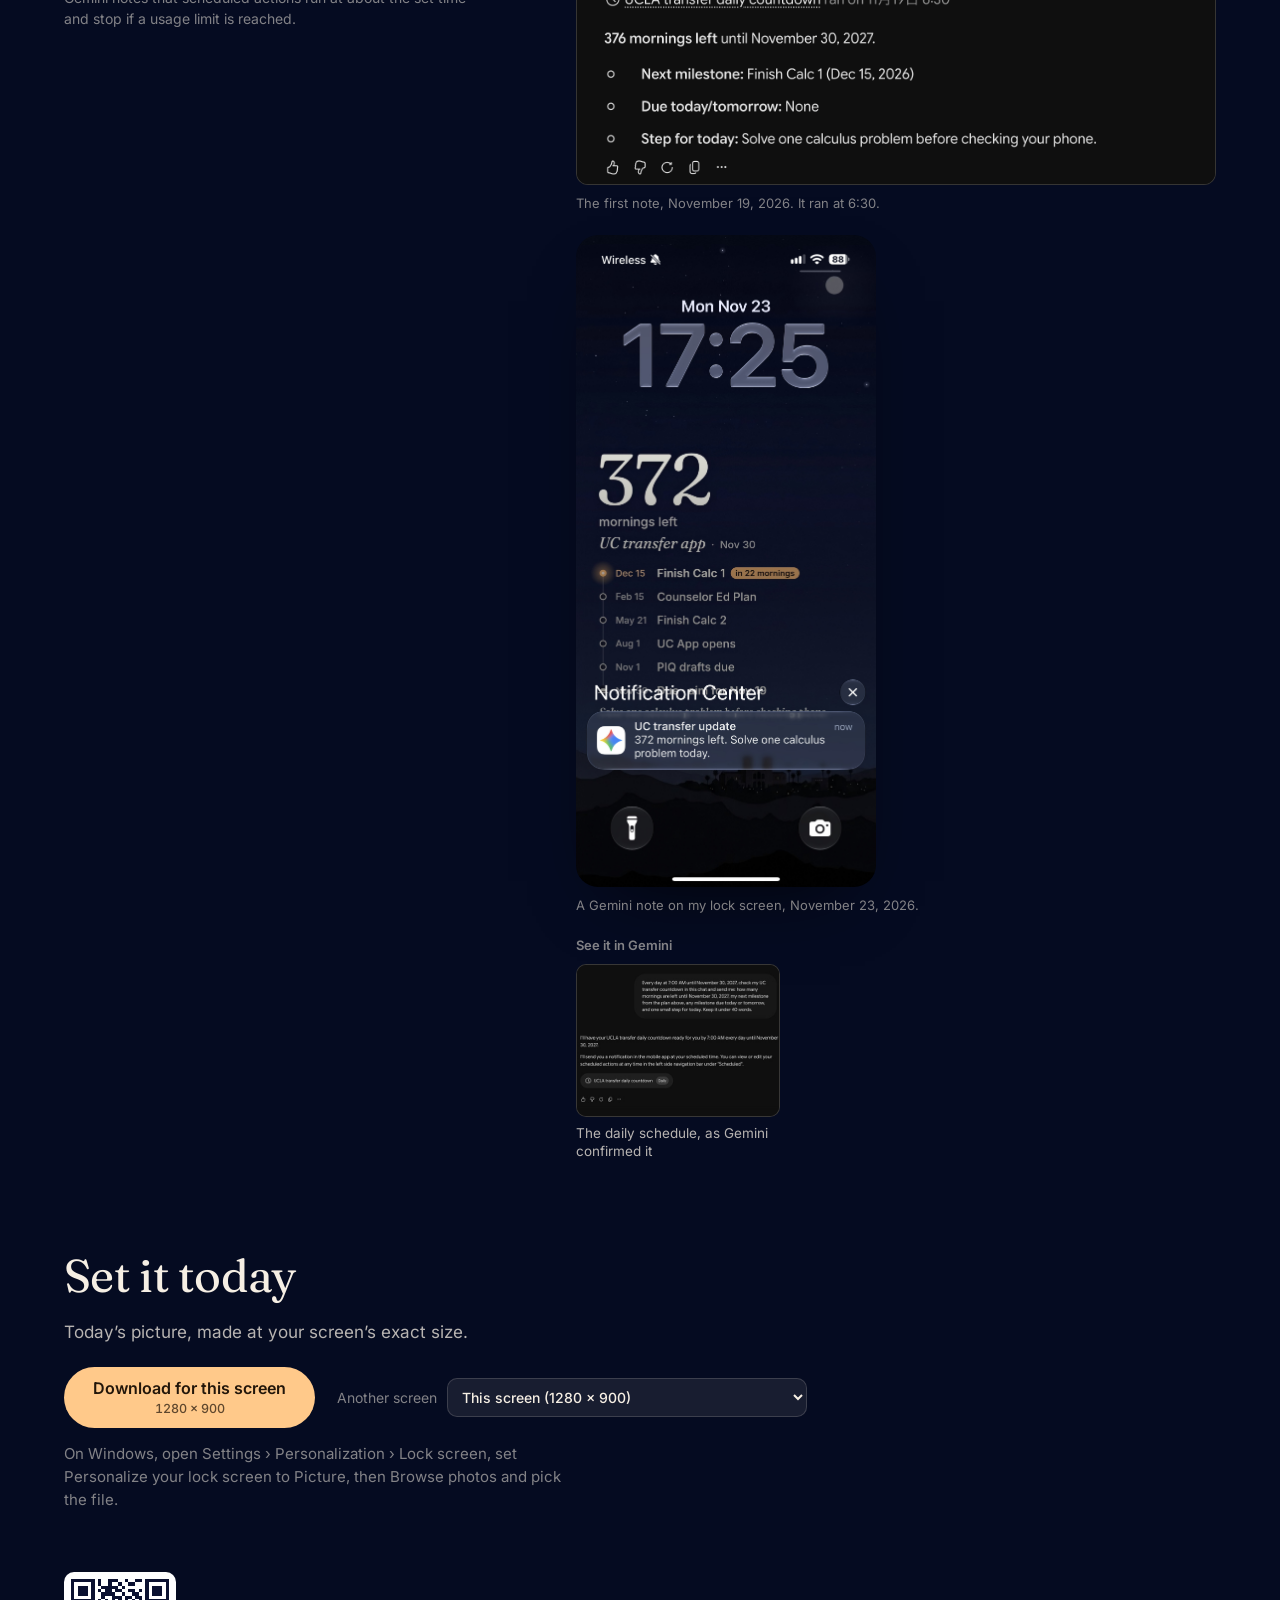
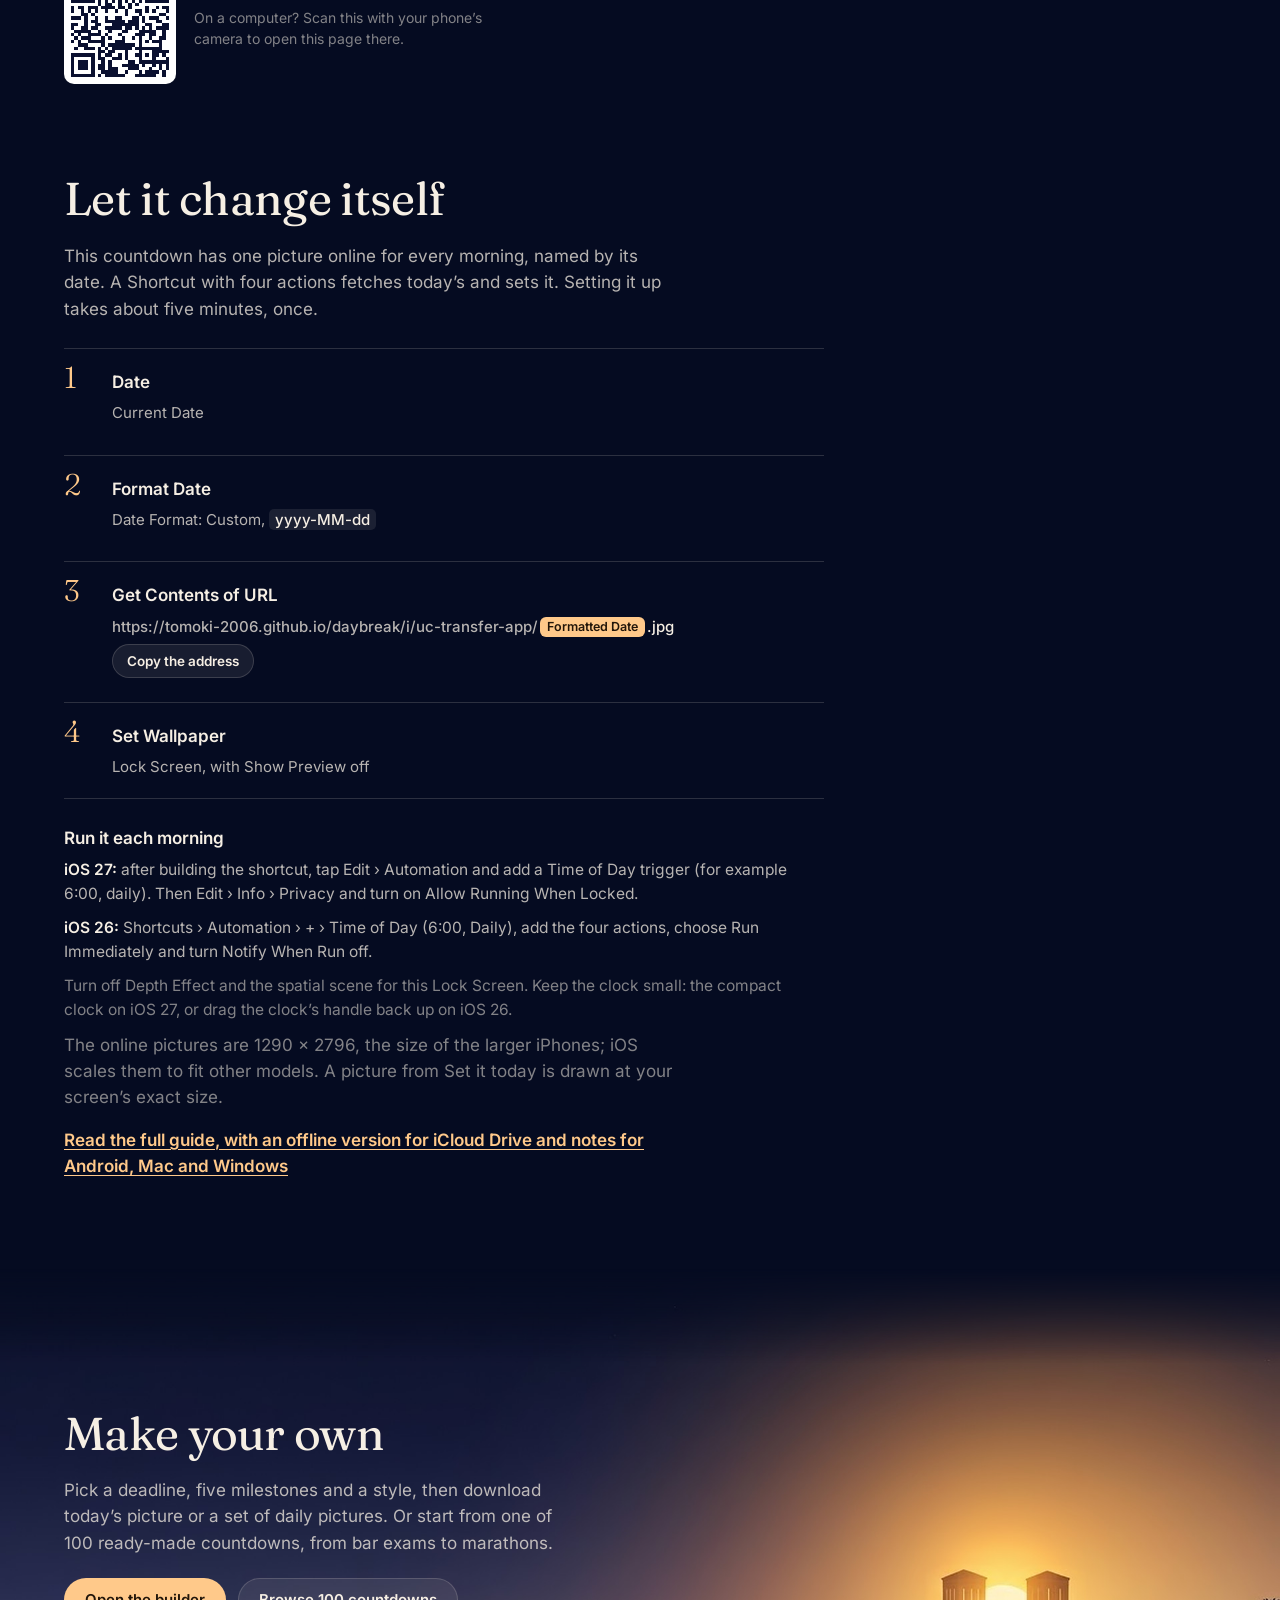
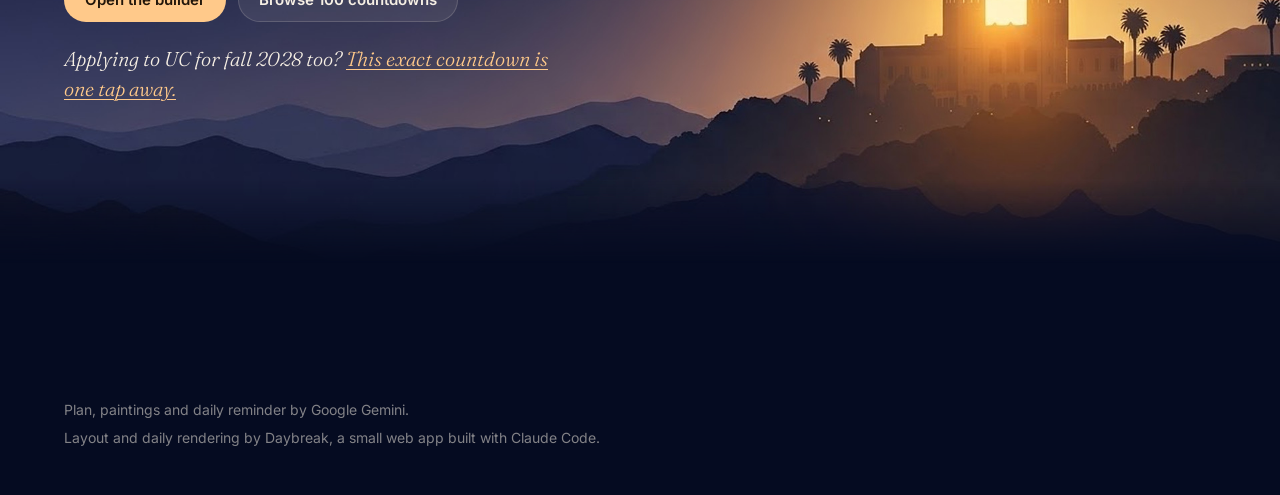
==== commit 0a463f39: "Daybreak: pages and assets Co-Authored-By: Claude Fable 5.2 <noreply@anthropic.com> Claude-Session: " ====
--- a/index.html
+++ b/index.html
@@ -18,13 +18,13 @@
     <meta name="twitter:description" content="A countdown lock screen for my UC transfer application. It changes every morning." />
     <meta name="twitter:image" content="https://tomoki-2006.github.io/daybreak/cover/og.png" />
     <link rel="icon" href="./favicon.svg" type="image/svg+xml" />
-    <script type="module" crossorigin src="./assets/index-DphizSJa.js"></script>
+    <script type="module" crossorigin src="./assets/index-C5RCkVs4.js"></script>
     <link rel="modulepreload" crossorigin href="./assets/config-BmUlUjgi.js">
     <link rel="modulepreload" crossorigin href="./assets/draw-RCYFtzUq.js">
     <link rel="modulepreload" crossorigin href="./assets/timelapse-C5UbdaYE.js">
     <link rel="modulepreload" crossorigin href="./assets/site-BTsRiSAJ.js">
     <link rel="stylesheet" crossorigin href="./assets/config-Dy9Zaycy.css">
-    <link rel="stylesheet" crossorigin href="./assets/index-DZx956Wx.css">
+    <link rel="stylesheet" crossorigin href="./assets/index-CZeKbvbk.css">
   </head>
   <body class="landing">
     <div class="sky" aria-hidden="true"></div>
@@ -63,11 +63,11 @@
         </figure>
       </section>
 
-      <section class="story" id="story" aria-labelledby="storyTitle">
+      <section class="story with-shot" id="story" aria-labelledby="storyTitle">
   <div class="story-main">
   <h2 id="storyTitle">A deadline a year away</h2>
   <p class="story-text">I’m in my first semester at a community college in California, studying math. In November 2027 I’ll apply to transfer to UCLA. That was <span data-start-count>377</span> mornings away when I made this: too far to feel real, too important to forget. I wanted a countdown that would still be right tomorrow morning, so I built one that changes every morning.</p>
-  </div>
+  </div><figure class="phone-shot"><img src="./proof/phone-lock-screen.jpg" alt="Screenshot of the lock screen on my iPhone, November 23, 2026" loading="lazy" decoding="async" /><figcaption>On my iPhone, November 23, 2026</figcaption></figure>
 </section>
 
       <section class="gemini" id="gemini" aria-labelledby="geminiTitle">
@@ -225,6 +225,7 @@
 I&#39;ll send you a notification in the mobile app at your scheduled time. You can view or edit your scheduled actions at any time in the left side navigation bar under &quot;Scheduled&quot;.</blockquote>
       </figure>
       <figure class="first-note"><img src="./proof/first-note.png" alt="" width="1500" height="510" loading="lazy" decoding="async" /><ul class="sr-only" aria-label="The first note from Gemini"><li>376 mornings left until November 30, 2027.</li><li>Next milestone: Finish Calc 1 (Dec 15, 2026)</li><li>Due today/tomorrow: None</li><li>Step for today: Solve one calculus problem before checking your phone.</li></ul><figcaption>The first note, November 19, 2026. It ran at 6:30.</figcaption></figure>
+      <figure class="phone-note-shot"><img src="./proof/phone-note.jpg" alt="Screenshot of my iPhone lock screen, November 23, 2026, with one notification from Gemini: UC transfer update. 372 mornings left. Solve one calculus problem today." loading="lazy" decoding="async" /><figcaption>A Gemini note on my lock screen, November 23, 2026.</figcaption></figure>
       <figure class="in-gemini"><figcaption>See it in Gemini</figcaption><ul class="shots"><li><a class="shot-link" href="./gemini/shots/05-reminder-confirmation.jpg" data-caption="The daily schedule, as Gemini confirmed it"><img src="./gemini/shots/thumb/05-reminder-confirmation.jpg" alt="Screenshot in Gemini: The daily schedule, as Gemini confirmed it" width="480" height="360" loading="lazy" decoding="async" /><span>The daily schedule, as Gemini confirmed it</span></a></li></ul></figure>
     </div>
   </li></ol>
--- a/assets/index-CZeKbvbk.css
+++ b/assets/index-CZeKbvbk.css
@@ -0,0 +1 @@
+:root{--night:#0a1030;--dusk:#1c2b5e;--ember:#f0987f;--sun:#ffc98a;--sun-ink:#22160a;--paper:#f6efe4;--ink-2:#f6efe4bd;--ink-3:#f6efe485;--line:#f6efe429;--sky-top:#070b22;--sky-mid:#0d1536;--sky-low:#1a2450;--serif:Fraunces, Georgia, "Times New Roman", serif;--sans:Inter, system-ui, -apple-system, "Segoe UI", Roboto, sans-serif;--gutter:clamp(16px, 5vw, 64px);--lightningcss-light: ;--lightningcss-dark:initial;color-scheme:dark}*{box-sizing:border-box}[hidden]{display:none!important}html{-webkit-text-size-adjust:100%;scroll-behavior:smooth}@media (prefers-reduced-motion:reduce){html{scroll-behavior:auto}}body.landing{background:var(--sky-top);min-height:100vh;color:var(--paper);font:400 17px/1.55 var(--sans);-webkit-font-smoothing:antialiased;margin:0;overflow-x:hidden}.sky{z-index:-1;background:radial-gradient(120% 55% at 70% 108%, var(--sky-low) 0%, transparent 72%), linear-gradient(180deg, var(--sky-top) 0%, var(--sky-mid) 100%);position:fixed;inset:0}a{color:var(--sun);text-underline-offset:3px;text-decoration-thickness:1px}a:hover{color:#ffe2b8}:focus-visible{outline:2px solid var(--sun);outline-offset:3px;border-radius:4px}.skip{position:absolute;top:8px;left:-999px}.skip:focus{z-index:10;background:var(--night);padding:8px 12px;left:12px}.bar{padding:20px var(--gutter) 0;justify-content:space-between;align-items:baseline;gap:16px;max-width:1280px;margin:0 auto;display:flex}.mark{font:italic 400 22px/1 var(--serif);color:var(--paper);letter-spacing:-.01em;text-decoration:none}.bar nav{flex-wrap:wrap;justify-content:flex-end;gap:22px;display:flex}.bar nav a{color:var(--ink-2);font-size:14px;text-decoration:none}.bar nav a:hover{color:var(--paper)}main{max-width:1280px;padding:0 var(--gutter);margin:0 auto}.hero{grid-template:".phone"1fr"head phone""meta phone"".phone"1.15fr/minmax(0,1fr) auto;align-items:start;column-gap:clamp(32px,6vw,96px);min-height:min(860px,100vh - 60px);padding:clamp(28px,7vh,72px) 0 clamp(40px,8vh,96px);display:grid}.hero-head{grid-area:head}.hero-meta{grid-area:meta;padding-top:clamp(28px,5vh,56px)}.wordmark{font:italic 300 clamp(72px, 10.5vw, 150px)/.92 var(--serif);letter-spacing:-.035em;margin:0 0 0 -.04em}.tagline{font:300 clamp(22px, 2.3vw, 31px)/1.25 var(--serif);color:var(--paper);max-width:19em;margin:clamp(16px,2.3vw,34px) 0 0}.hero-sub{color:var(--ink-2);max-width:25em;margin:10px 0 0;font-size:17px;line-height:1.5}.today-label{color:var(--ink-2);max-width:30em;min-height:3em;margin:0 0 22px;font-size:18px;line-height:1.5}.today-label strong{color:var(--paper);font-weight:600}.hero-actions{flex-wrap:wrap;gap:12px;display:flex}.phone-wrap{grid-area:phone;justify-self:end;justify-items:center;gap:14px;margin:0;display:grid}.landing .bar{justify-content:flex-end}.landing .bar .mark{display:none}.phone{--pw:clamp(250px, min(27vw, 38vh), 340px);--bz:calc(var(--pw) * .032);width:var(--pw);aspect-ratio:1206/2622;border-radius:calc(var(--pw) * .16);background:linear-gradient(150deg,#7a7c86 0%,#2a2b33 38%,#1a1b21 60%,#5a5c66 100%);height:auto;transition:opacity .4s;position:relative;box-shadow:0 50px 120px -40px #000c,inset 0 0 0 1px #ffffff12}.phone:before{content:"";inset:calc(var(--bz) * .45);border-radius:calc(var(--pw) * .15);background:#000;position:absolute}.phone canvas{left:var(--bz);top:var(--bz);width:calc(100% - var(--bz) * 2);height:calc(100% - var(--bz) * 2);border-radius:calc(var(--pw) * .13);display:block;position:absolute}.phone canvas#screen{background-color:#0b0f1e;background-position:50%;background-size:cover}.phone.fade canvas#screen{animation:.5s ease-out settle}@keyframes settle{0%{opacity:.35}to{opacity:1}}.phone-cap{color:var(--ink-3);font-variant-numeric:tabular-nums;min-height:1.4em;margin:0;font-size:13px}.phone-note{color:var(--ink-3);margin:-10px 0 0;font-size:13px}.btn{min-height:44px;font:600 15px/1.2 var(--sans);color:var(--paper);cursor:pointer;border:1px solid var(--line);background:#f6efe414;border-radius:999px;justify-content:center;align-items:center;gap:8px;padding:10px 20px;text-decoration:none;transition:background .15s,transform 50ms;display:inline-flex}.btn:hover{color:var(--paper);background:#f6efe424}.btn:active{transform:translateY(1px)}.btn.primary{background:var(--sun);color:var(--sun-ink);border-color:#0000}.btn.primary:hover{color:var(--sun-ink);background:#ffd8a6}.btn.small{min-height:34px;padding:6px 14px;font-size:13.5px}.btn.big{min-height:54px;padding:14px 26px;font-size:16px}.btn.dl{flex-direction:column;gap:2px;padding:11px 28px;line-height:1.2}.dl-size{font:500 12.5px/1.2 var(--sans);opacity:.72;font-variant-numeric:tabular-nums}.dl-size:empty{display:none}.add-shortcut{flex-wrap:wrap;align-items:center;gap:10px 16px;display:flex;margin:6px 0 18px!important}.add-shortcut span{color:var(--ink-2);font-size:15px}.btn:disabled{opacity:.6;cursor:progress}main>section{padding:clamp(56px,10vh,120px) 0 0}h2{font:400 clamp(32px, 3.6vw, 46px)/1.1 var(--serif);letter-spacing:-.015em;margin:0 0 18px}h3{font:600 17px/1.3 var(--sans);margin:0 0 8px}section>p,.lede{max-width:36em;color:var(--ink-2);margin:0 0 16px}.story.with-shot{grid-template-columns:minmax(0,1fr) minmax(0,.36fr);align-items:start;gap:clamp(28px,5vw,72px);display:grid}.phone-shot{margin:0}.phone-shot img{aspect-ratio:auto 1206/2622;border-radius:22px;width:100%;max-width:300px;height:auto;display:block;box-shadow:0 30px 70px -36px #000c}.phone-shot figcaption,.first-note figcaption{color:var(--ink-3);margin-top:8px;font-size:13px}.first-note{margin:18px 0 0}.first-note img{border:1px solid var(--line);background:#111;border-radius:12px;width:100%;max-width:750px;height:auto;display:block}.phone-note-shot{margin:22px 0 0}.phone-note-shot img{aspect-ratio:auto 1206/2622;background:#0a0a10;border-radius:22px;width:100%;max-width:300px;height:auto;display:block;box-shadow:0 30px 70px -36px #000c}.phone-note-shot figcaption{color:var(--ink-3);margin-top:8px;font-size:13px}.sr-only{clip:rect(0 0 0 0);white-space:nowrap;border:0;width:1px;height:1px;margin:-1px;padding:0;position:absolute;overflow:hidden}.story-text{font:300 clamp(21px, 2vw, 26px)/1.62 var(--serif);color:var(--paper);max-width:30em;margin:0}.gemini .steps{gap:clamp(48px,8vh,88px);margin:36px 0 0;padding:0;list-style:none;display:grid}.step{grid-template-columns:minmax(0,.9fr) minmax(0,1.25fr);align-items:start;gap:clamp(24px,4vw,56px);display:grid}.step-text p{color:var(--ink-2);max-width:30em;margin:0 0 12px}.step h3{font:400 28px/1.15 var(--serif);align-items:baseline;gap:12px;margin-bottom:12px;display:flex}.step-n{font:600 14px/1 var(--sans);color:var(--sun-ink);background:var(--sun);border-radius:50%;place-items:center;width:26px;height:26px;display:inline-grid;transform:translateY(-3px)}.step-art{grid-template-columns:minmax(0,1fr);gap:16px;min-width:0;display:grid}.step-art figure{margin:0}.step-art figcaption{color:var(--ink-3);margin-bottom:6px;font-size:13px}blockquote{white-space:pre-line;color:var(--ink-2);border-left:2px solid var(--line);margin:0;padding:2px 0 2px 14px;font-size:15px;line-height:1.5}blockquote.reply{color:var(--paper);font:400 18px/1.45 var(--serif)}details summary{cursor:pointer;color:var(--ink-3);margin-top:8px;font-size:13.5px}details pre{white-space:pre-wrap;overflow-wrap:anywhere;font:13px/1.5 var(--sans);color:var(--ink-2);margin:8px 0 0}.plan-lines{gap:4px;margin:0;padding:0;list-style:none;display:grid}.plan-lines li{font:400 19px/1.35 var(--serif);grid-template-columns:4.6em 1fr;gap:10px;display:grid}.plan-lines time{font:500 14px/1.9 var(--sans);color:var(--sun);font-variant-numeric:tabular-nums}.plan-habit{font:italic 300 18px/1.4 var(--serif);color:var(--ink-2);margin:10px 0 0}.chat-link{font-size:15px;font-weight:600}.step-paint{grid-template-columns:minmax(0,1fr);row-gap:26px}.step-paint .step-text p{max-width:40em}.paint-stage{grid-template-columns:minmax(0,.8fr) minmax(0,3.6fr) minmax(0,1fr);align-items:start;gap:clamp(18px,2.6vw,36px);display:grid}.paint-stage figure{margin:0}.paint-stage figcaption{color:var(--ink-3);margin-top:8px;font-size:13px}.paintings ol{grid-template-columns:repeat(4,minmax(0,1fr));gap:12px;margin:0;padding:0;list-style:none;display:grid}.paintings li{gap:7px;display:grid}.paintings .pname{color:var(--ink-2);font-size:14px;transition:color .15s}.paintings li.on .pname{color:var(--paper)}.paintings img,.draft img,.draft .ph-box{aspect-ratio:9/16;object-fit:cover;background:#0b0f1e;border-radius:12px;width:100%;display:block}.pw{background:var(--line);border-radius:2px;height:3px;display:block;overflow:hidden}.pw i{height:100%;width:calc(var(--w,0) * 100%);background:var(--sun);display:block}.year{grid-template-columns:auto minmax(0,1fr);align-items:center;gap:18px;margin-top:14px;display:grid}.paintings-wide{margin:20px 0 0!important}.paintings-wide ol{grid-template-columns:repeat(4,minmax(0,1fr));gap:12px;margin:0;padding:0;list-style:none;display:grid}.paintings-wide li{gap:6px;display:grid}.paintings-wide img{aspect-ratio:640/398;object-fit:cover;background:#0b0f1e;border-radius:8px;width:100%;height:auto;display:block}.paintings-wide .pname{color:var(--ink-2);font-size:13px}.year label{font:600 15px/1.2 var(--sans);color:var(--paper)}.year input[type=range]{width:100%;min-height:44px;accent-color:var(--sun);cursor:pointer;touch-action:pan-y;margin:0}.blend canvas{aspect-ratio:1206/2622;background:#0b0f1e;border-radius:14px;width:100%;display:block;box-shadow:0 30px 60px -32px #000000bf}.blend figcaption{font:400 14px/1.45 var(--sans);font-variant-numeric:tabular-nums;min-height:2.9em;color:var(--ink-2)!important}.blend figcaption span{color:var(--ink-3)}.blend figcaption b{color:var(--paper);font-weight:600}.in-gemini{min-width:0;margin:18px 0 0}.in-gemini>figcaption{font:600 13px/1.3 var(--sans);color:var(--ink-3);margin-bottom:10px}.shots{grid-template-columns:repeat(auto-fill,minmax(150px,1fr));gap:14px;max-width:900px;margin:0;padding:0;list-style:none;display:grid}.shot-link{color:var(--ink-2);gap:7px;font-size:13.5px;line-height:1.35;text-decoration:none;display:grid}.shot-link img{aspect-ratio:4/3;object-fit:cover;border:1px solid var(--line);background:#131314;border-radius:10px;width:100%;height:auto;transition:border-color .15s;display:block}.shot-link:hover{color:var(--paper)}.shot-link:hover img{border-color:#ffc98ab3}.step-paint>.in-gemini .shots{max-width:720px}dialog.lightbox{color:var(--paper);background:0 0;border:0;max-width:min(1200px,94vw);max-height:94vh;padding:0;overflow:visible}dialog.lightbox::backdrop{background:#040612e0}.lightbox figure{justify-items:center;gap:10px;margin:0;display:grid}.lightbox img{border-radius:10px;width:auto;max-width:min(1200px,94vw);height:auto;max-height:calc(94vh - 48px);display:block}.lightbox figcaption{color:var(--ink-2);text-align:center;font-size:14px}.lb-btn{border:1px solid var(--line);width:44px;height:44px;color:var(--paper);font:400 26px/1 var(--sans);cursor:pointer;background:#0a0e22cc;border-radius:50%;place-items:center;display:grid;position:fixed}.lb-btn:hover{background:#282e50e6}.lb-close{top:16px;right:16px}.lb-prev{top:50%;left:16px;transform:translateY(-50%)}.lb-next{top:50%;right:16px;transform:translateY(-50%)}@media (width<=900px){.lightbox img{max-width:94vw;max-height:calc(94vh - 120px)}.lightbox figure{padding-bottom:60px}.lb-prev,.lb-next{top:auto;bottom:14px;transform:none}.lb-prev{left:calc(50% - 64px)}.lb-next{right:calc(50% - 64px)}.lightbox figcaption{margin-bottom:4px}}.brief-line{color:var(--ink-2)}details.briefs{max-width:44em;margin:4px 0 0}details.briefs summary{color:var(--sun);font-size:14.5px}.briefs-note{color:var(--ink-3)!important;margin:10px 0 0!important;font-size:13px!important}details.briefs h4{font:600 14px/1.3 var(--sans);color:var(--paper);margin:18px 0 6px}.brief{white-space:pre-line;color:var(--ink-2);border-left:2px solid var(--line);padding-left:14px;font-size:14px;line-height:1.55}.schedule{color:var(--paper)!important}.small-note{font-size:14px;color:var(--ink-3)!important}.ph-badge{font:600 11px/1 var(--sans);letter-spacing:.02em;color:#2a1600;vertical-align:2px;background:repeating-linear-gradient(-45deg,#ffd27a 0 6px,#ffbe4d 6px 12px);border-radius:4px;padding:4px 7px;display:inline-block}.ph-box{text-align:center;color:var(--ink-2);border:2px dashed #ffd27a99;place-items:center;padding:10px;font-size:14px;display:grid!important}.ph-box small{color:var(--ink-3)}.ph-note{color:#ffd27a}.set-row{flex-wrap:wrap;align-items:center;gap:14px 22px;margin:22px 0 14px;display:flex}.other{color:var(--ink-3);align-items:center;gap:10px;font-size:14px;display:flex}.other select{font:500 14px var(--sans);color:var(--paper);border:1px solid var(--line);background:#f6efe414;border-radius:10px;max-width:min(360px,70vw);padding:9px 10px}.set-fits{font-size:14px;color:var(--ink-3)!important;margin:-4px 0 14px!important}.set-how{font-size:15px;color:var(--ink-3)!important}.set-status{min-height:1.5em;color:var(--ink-2);font-size:14px}.qr{align-items:center;gap:18px;margin-top:24px;display:flex}.qr-code{border-radius:10px;flex:none;width:112px;height:112px;overflow:hidden}.qr-code svg{width:100%;height:100%;display:block}.qr p{color:var(--ink-3);max-width:22em;margin:0;font-size:14px}.recipe{counter-reset:a;gap:10px;max-width:760px;margin:26px 0 28px;padding:0;list-style:none;display:grid}.recipe li{counter-increment:a;border-top:1px solid var(--line);grid-template-columns:34px minmax(0,1fr);align-items:baseline;gap:6px 14px;padding:14px 0;display:grid}.recipe li:last-child{border-bottom:1px solid var(--line)}.recipe li:before{content:counter(a);font:300 30px/1 var(--serif);color:var(--sun);grid-row:span 3}.recipe b{font-size:17px;font-weight:600}.recipe span,.recipe code{color:var(--ink-2);font-size:15px}.recipe code{font:500 15px var(--sans);color:var(--paper);background:#f6efe417;border-radius:5px;padding:1px 6px}.url{overflow-wrap:anywhere;font-weight:500;color:var(--paper)!important}.recipe .tok,.tok{font:600 12.5px/1 var(--sans);background:var(--sun);vertical-align:1px;border-radius:6px;margin:0 2px;padding:4px 7px;display:inline-block;color:var(--sun-ink)!important}.recipe .btn{grid-column:2;justify-self:start}.when{max-width:760px}.when p{color:var(--ink-2);margin:0 0 10px;font-size:15.5px}.when b{color:var(--paper)}.tip{color:var(--ink-3)!important}.more{font-weight:600}.make-links{flex-wrap:wrap;gap:12px;margin:22px 0;display:flex}.same-deadline{font:italic 300 20px/1.5 var(--serif);color:var(--paper)!important}.make.band{isolation:isolate;min-height:clamp(520px,66vh,760px);padding:clamp(72px, 12vh, 132px) max(var(--gutter), calc(50vw - 640px + var(--gutter)));align-items:center;margin:clamp(56px,10vh,120px) calc(50% - 50vw) 0;display:flex;position:relative}.band-text{max-width:min(560px,44%);position:relative}.band-text>p:not(.same-deadline){color:var(--ink-2);max-width:36em;margin:0 0 16px}.band-art{z-index:-1;pointer-events:none;position:absolute;inset:0;overflow:hidden;-webkit-mask-image:linear-gradient(#0000,#000 16% 86%,#0000);mask-image:linear-gradient(#0000,#000 16% 86%,#0000)}.band-art img{object-fit:cover;object-position:72% 58%;width:100%;height:100%;display:block}.credits{max-width:1280px;padding:28px var(--gutter) 40px;color:var(--ink-3);margin:clamp(72px,12vh,140px) auto 0;font-size:14px}.credits p{max-width:48em;margin:0 0 6px}.credit-note{font-style:italic}@media (width<=860px){.hero{grid-template:"head""phone""meta"/minmax(0,1fr);row-gap:18px;min-height:0;padding-top:6px}.hero-meta{padding-top:0}.phone-wrap{justify-self:center;gap:8px}.phone{--pw:clamp(200px, min(52vw, 30vh), 300px)}.wordmark{font-size:clamp(56px,16vw,96px)}.tagline{margin-top:12px;font-size:21px}.hero-sub{margin-top:6px;font-size:16px}.today-label{min-height:0;margin-bottom:14px;font-size:16.5px}.step{grid-template-columns:minmax(0,1fr)}.paint-stage{grid-template-columns:minmax(0,1.55fr) minmax(0,1fr);align-items:end;row-gap:14px}.paint-main{display:contents}.paint-stage .blend{order:1}.paint-stage .draft{order:2}.paint-stage .paintings{order:3;grid-column:1/-1}.paint-stage .year{order:4;grid-column:1/-1;margin-top:0}.paint-stage .shot{order:5;grid-column:1/-1}.paintings ol{grid-template-columns:repeat(4,minmax(0,1fr));gap:8px}.paintings .pname{font-size:12px}.paint-stage .paintings-wide{order:4;grid-column:1/-1;margin-top:2px!important}.paintings-wide ol{gap:8px}.paintings-wide .pname{font-size:12px}.make.band{min-height:0;padding:clamp(56px, 10vh, 120px) var(--gutter) 0;display:block}.band-text{max-width:none}.band-art{z-index:0;margin:26px calc(-1 * var(--gutter)) 0;aspect-ratio:6/5;position:relative;inset:auto;-webkit-mask-image:linear-gradient(#0000,#000 22% 84%,#0000);mask-image:linear-gradient(#0000,#000 22% 84%,#0000)}.band-art img{object-position:85% 57%;transform-origin:77% 57%;transform:scale(1.7)}.story.with-shot{grid-template-columns:minmax(0,1fr)}.phone-shot img,.phone-note-shot img{max-width:240px}.bar{padding-top:14px}.bar nav{gap:14px}.bar nav a:not(:first-child):not(:nth-child(2)){display:none}.landing .bar{padding-top:12px}}@media (width<=480px){body.landing{font-size:16px}.year{grid-template-columns:minmax(0,1fr);gap:2px}.btn.big{white-space:normal;text-align:center;width:100%}.other{width:100%}.other select{flex:1;min-width:0;max-width:none}}.quotes p{color:var(--ink-2);margin:0 0 10px}blockquote.gq{border-left:2px solid var(--sun);color:var(--paper);font:italic 300 21px/1.45 var(--serif);white-space:normal;margin:0 0 12px;padding:2px 0 2px 16px}.lesson{font:400 22px/1.45 var(--serif)!important;color:var(--paper)!important;margin:20px 0 18px!important}.plan-lines li.dropped span,.plan-lines li.dropped time{color:var(--ink-3);text-decoration:line-through;text-decoration-thickness:1px}blockquote.mine{color:var(--ink-2);white-space:normal;border-left-color:#9fb4ff80;margin-top:10px;font-size:14px}.first-answer .plan-lines li{font-size:16px}.first-answer .plan-lines time{font-size:13px}.today-label,.story-text,.step-text p,section>p{text-wrap:pretty}h2,.tagline{text-wrap:balance}
